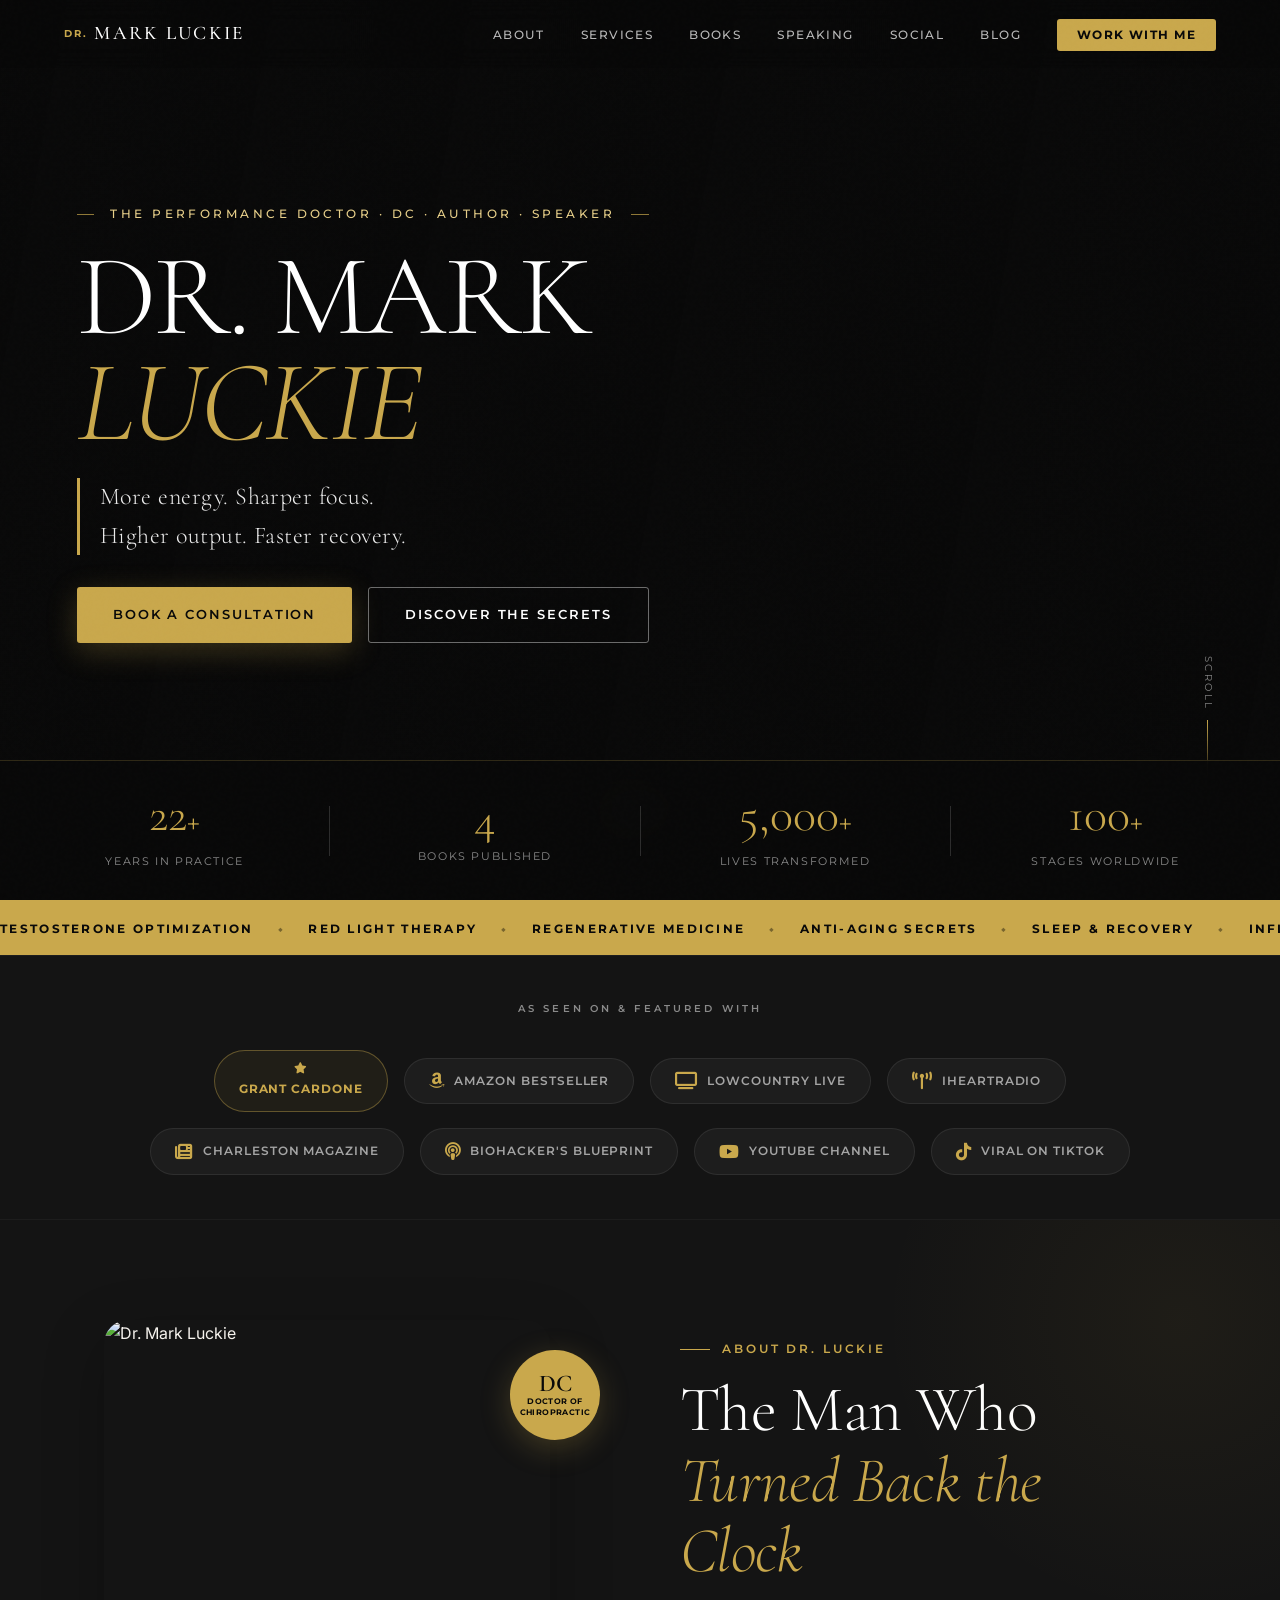
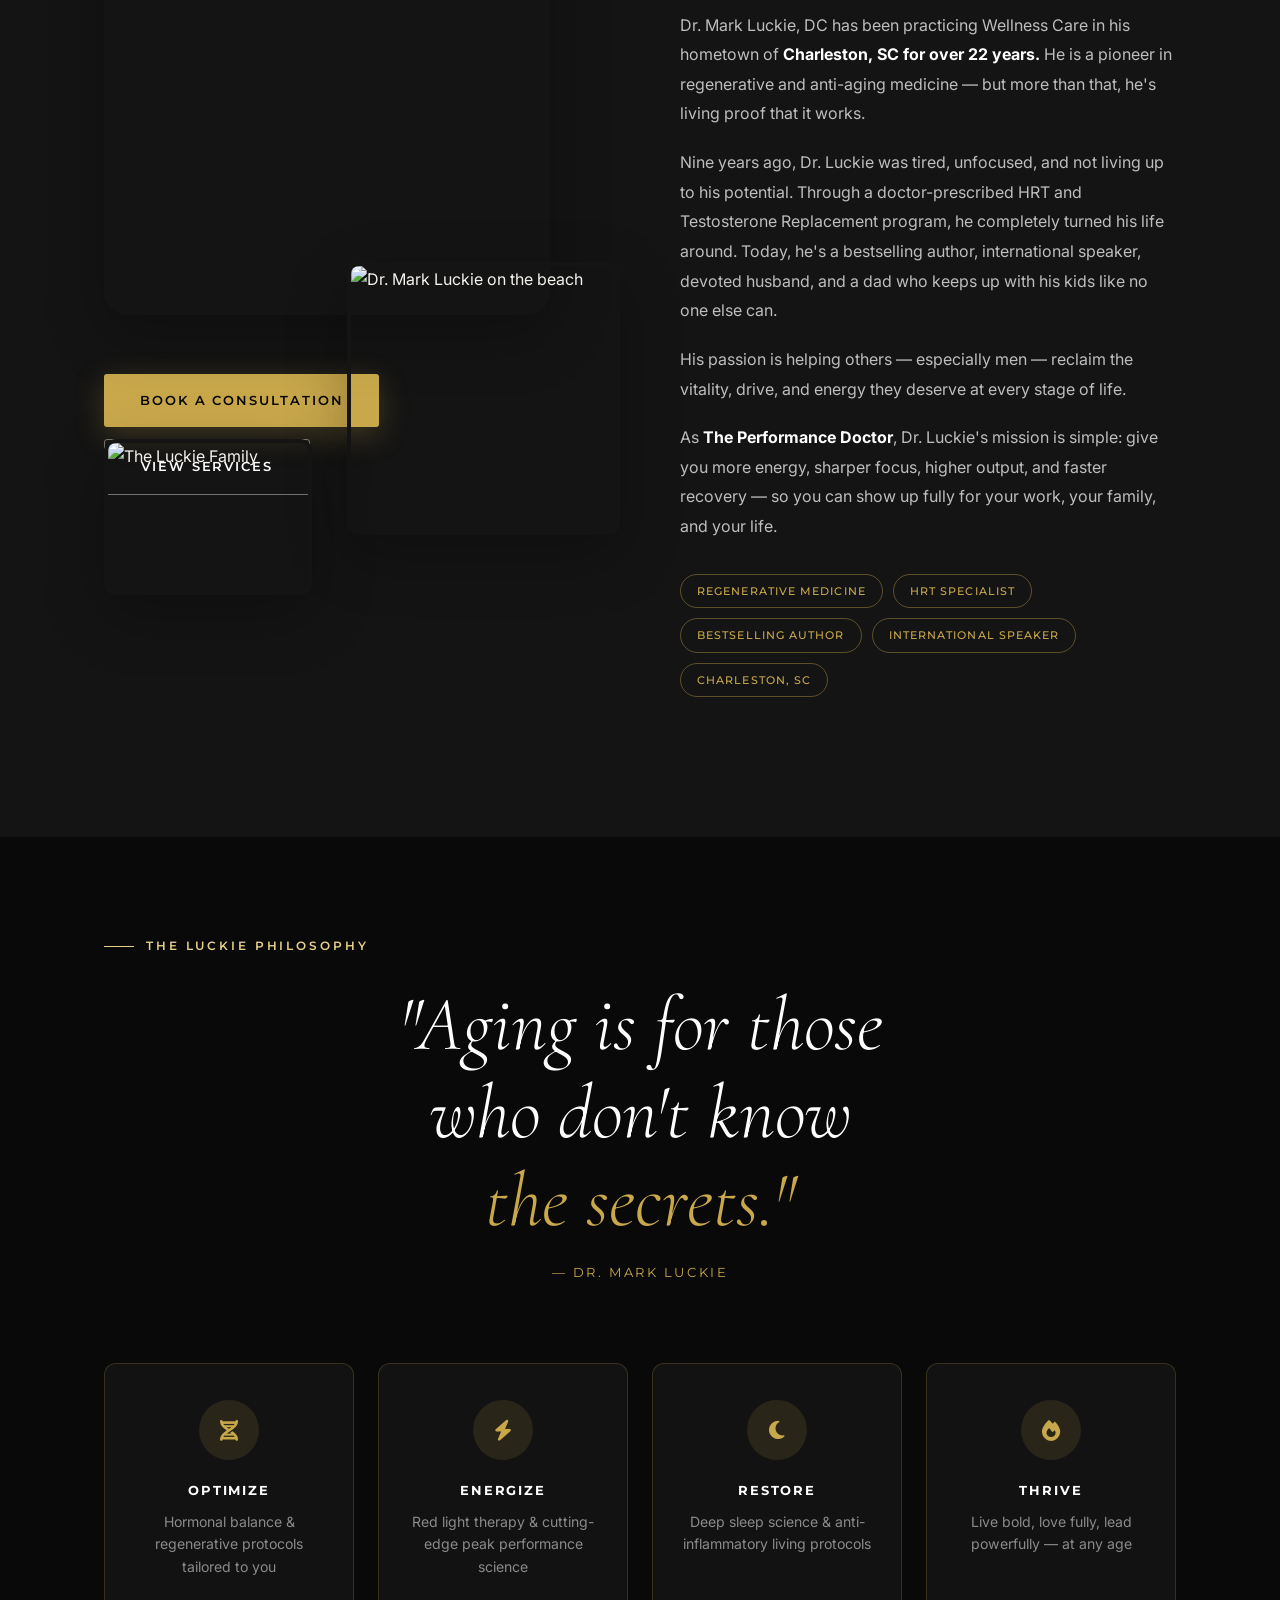
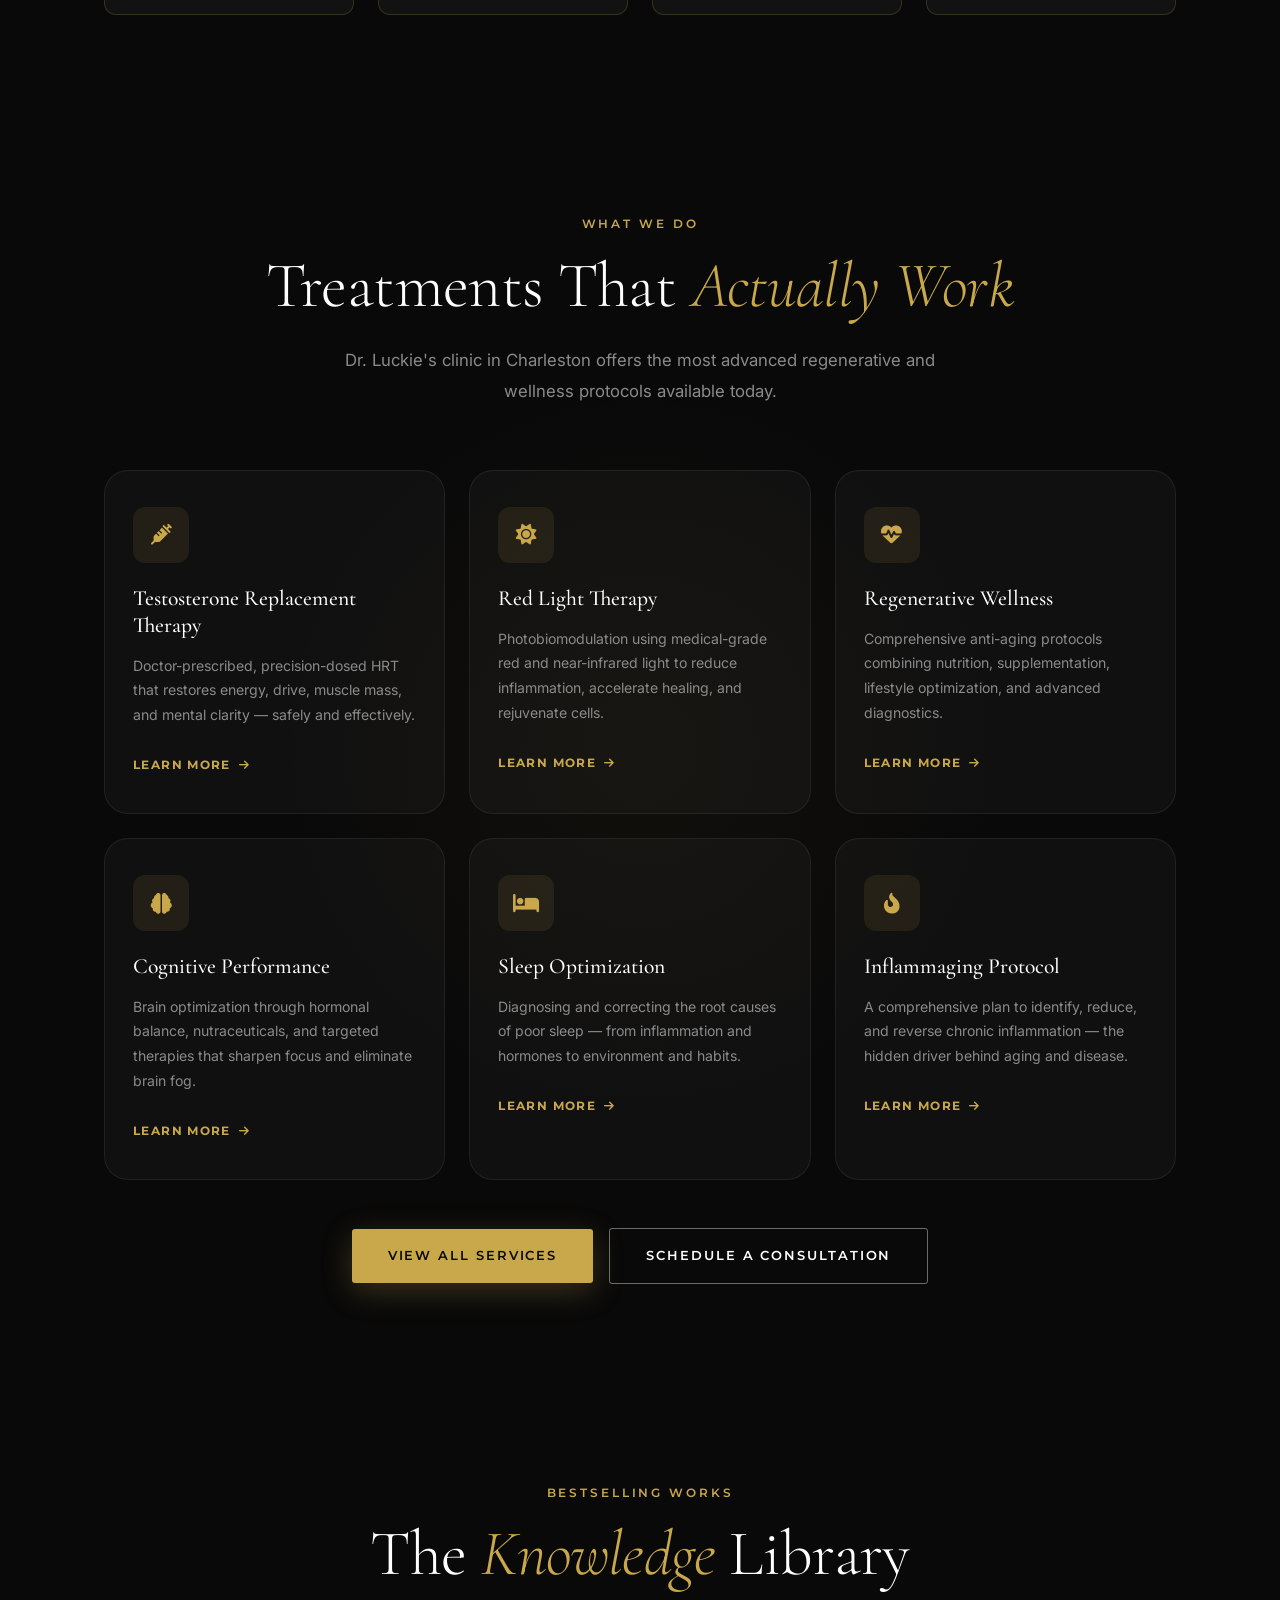
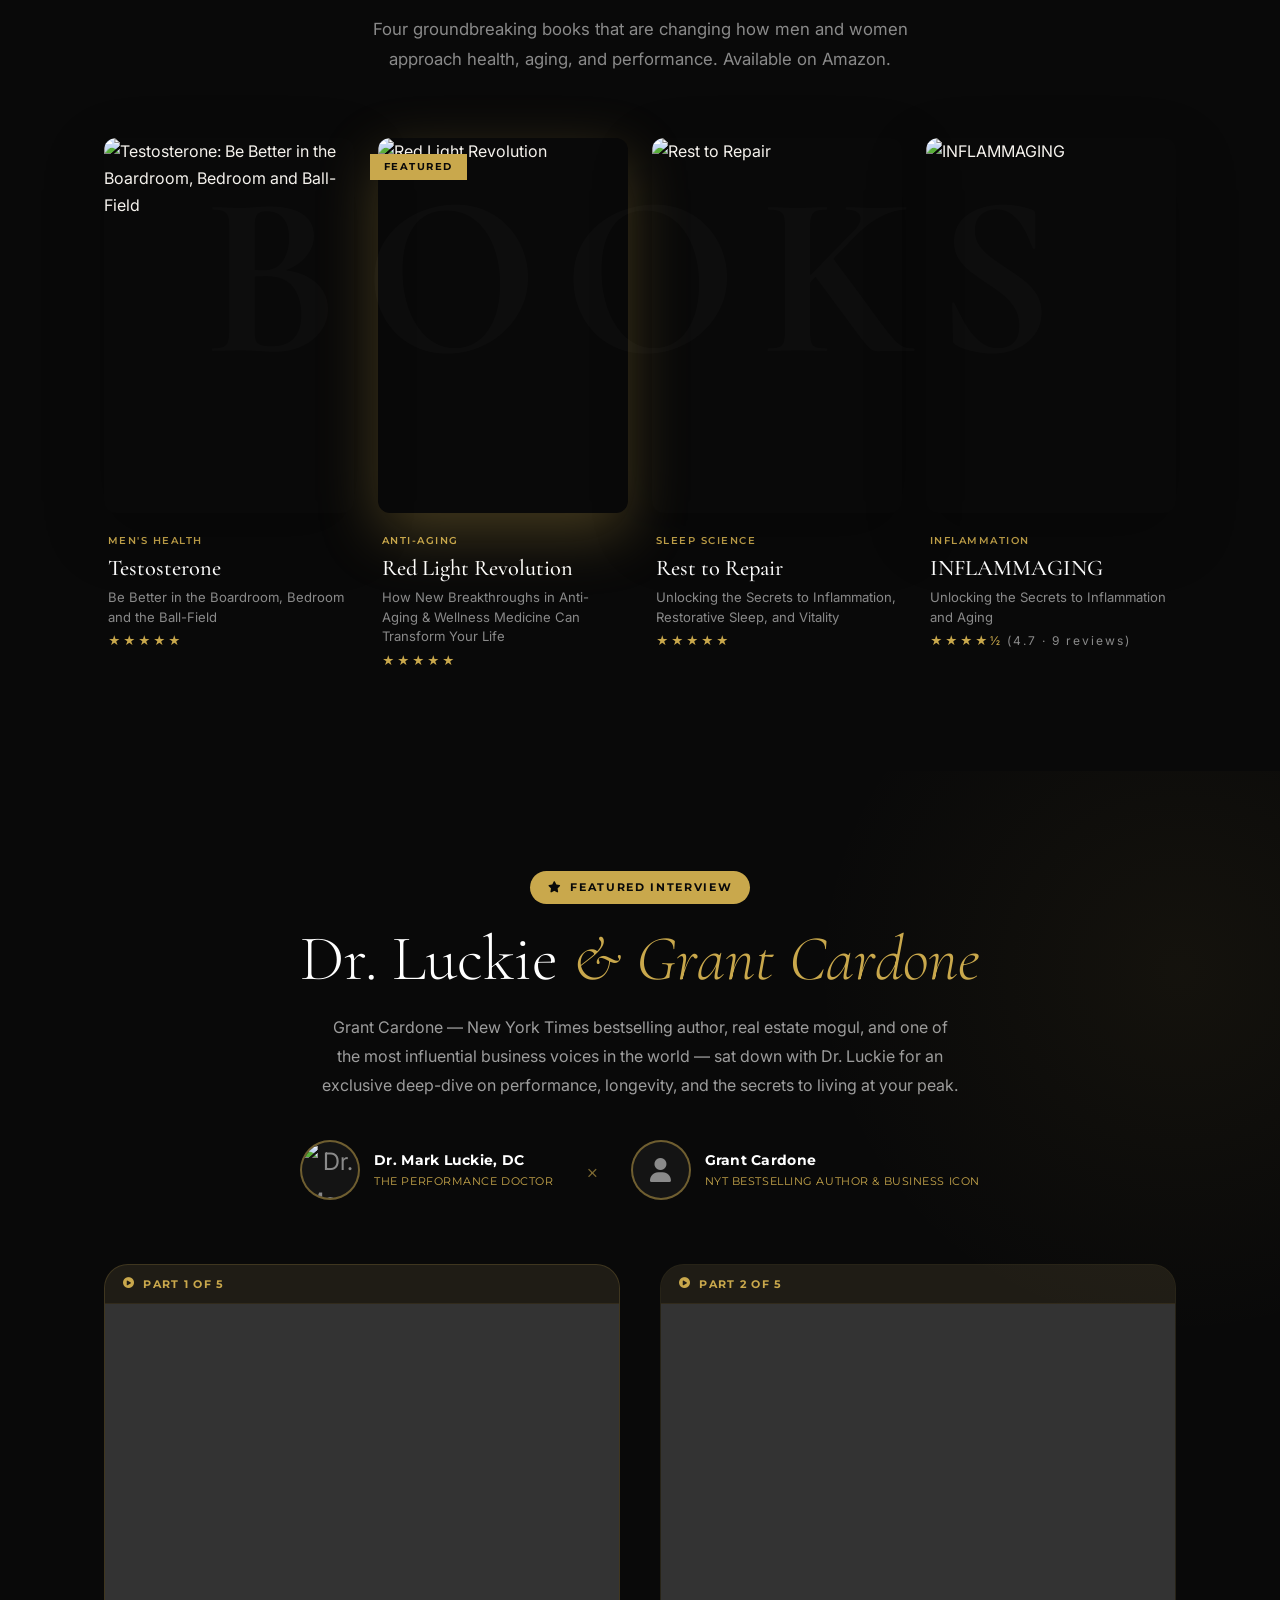
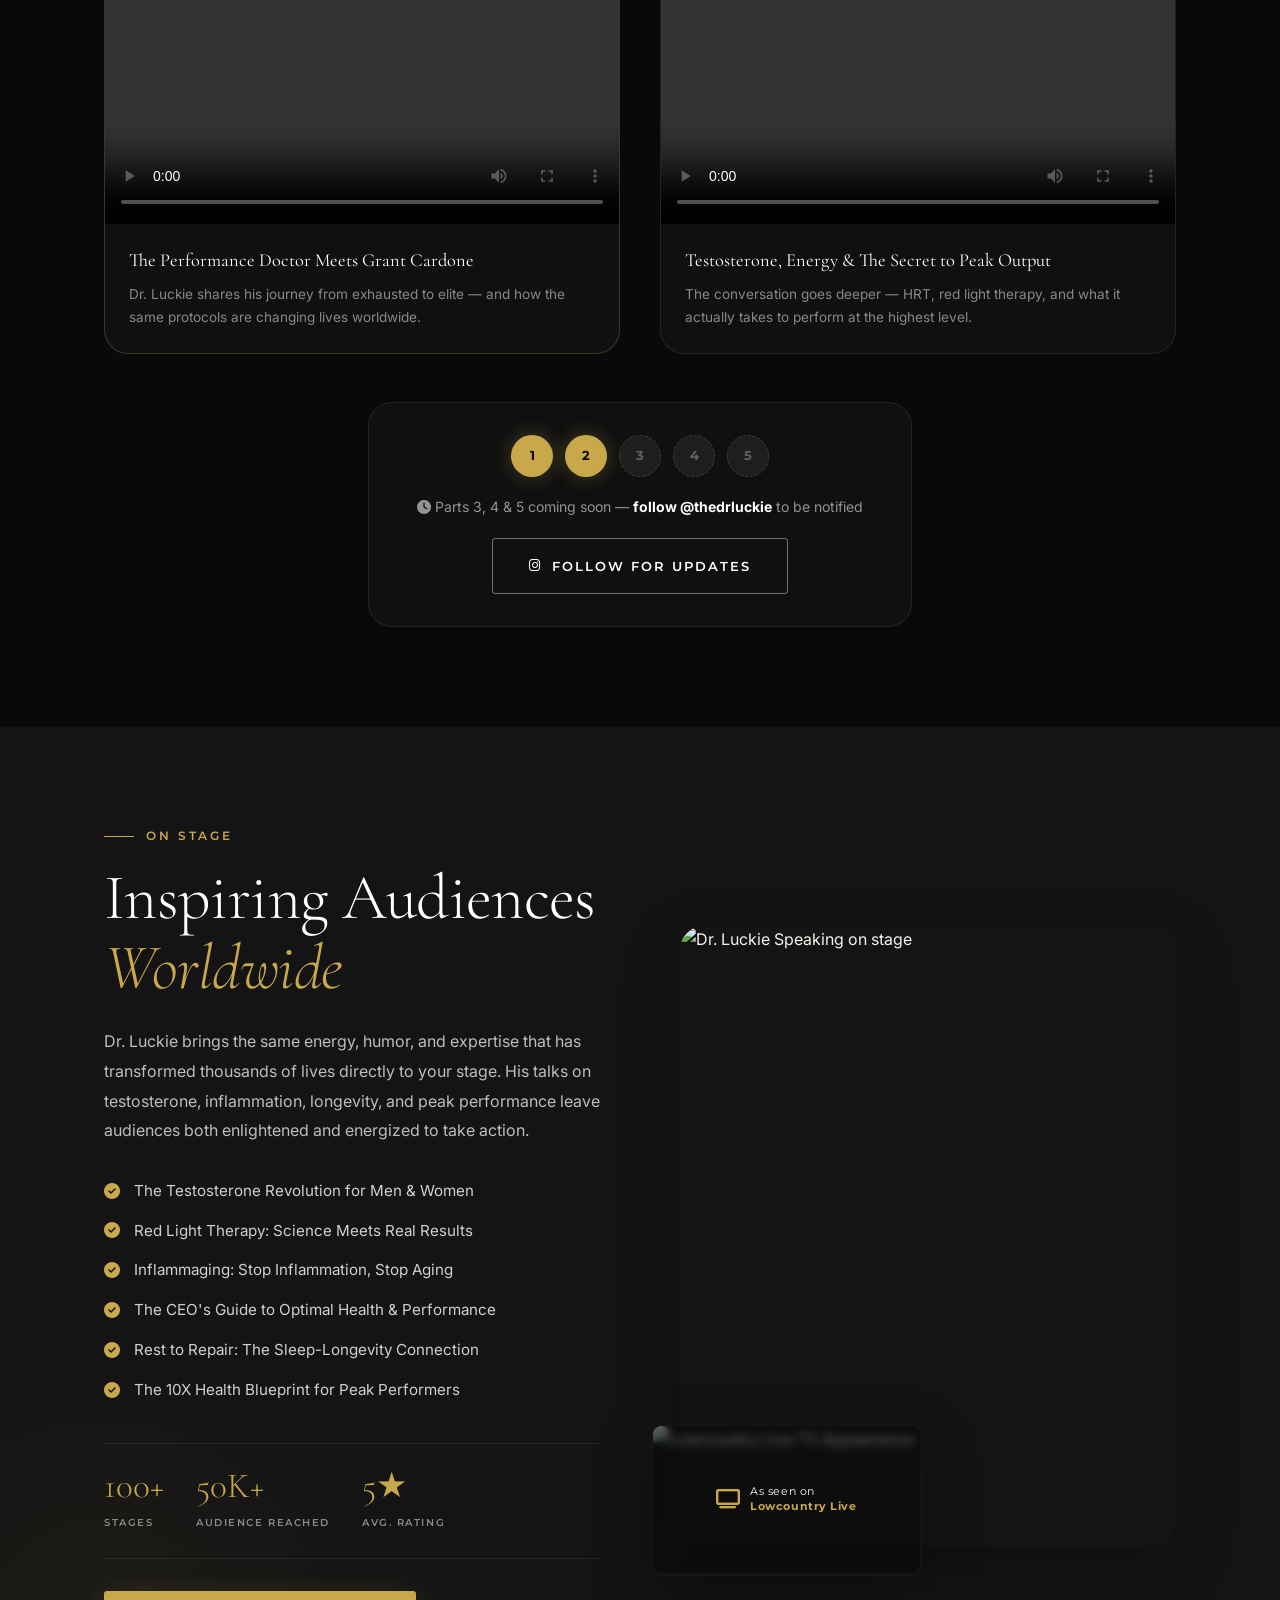
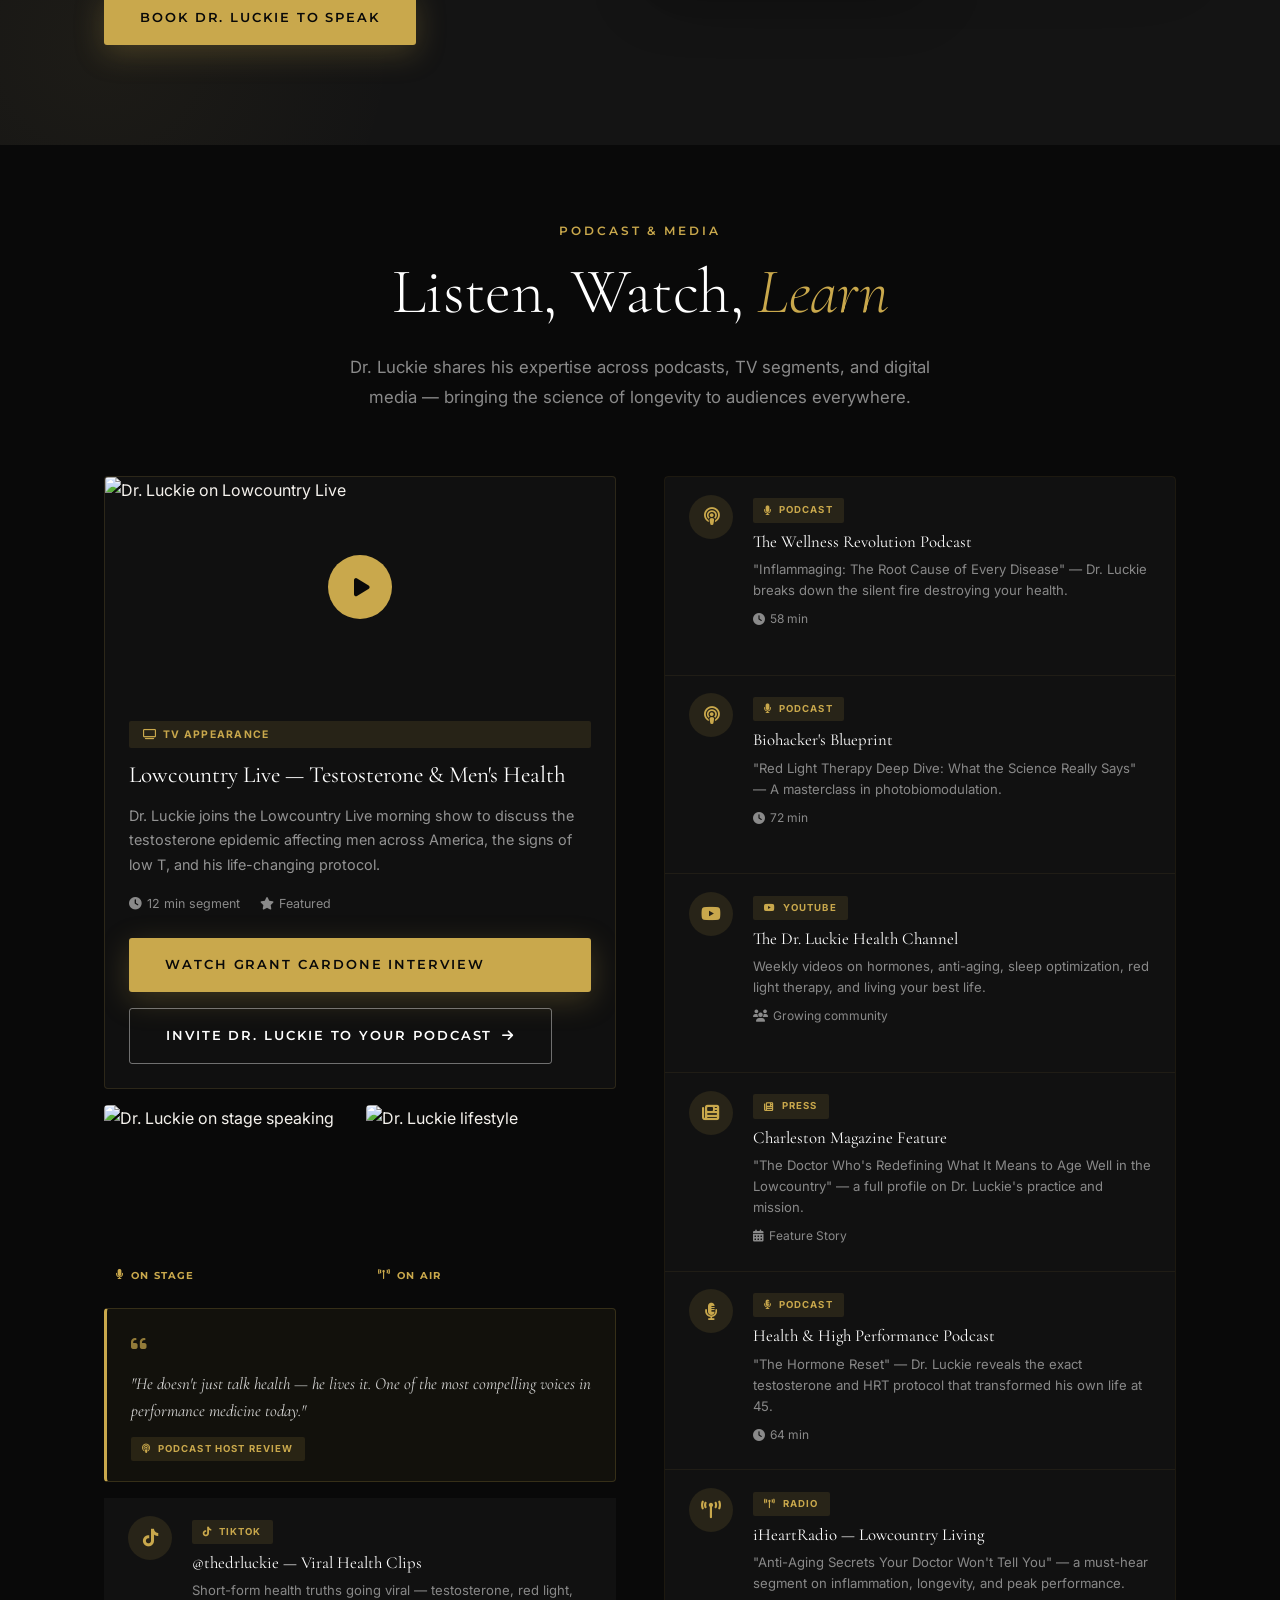
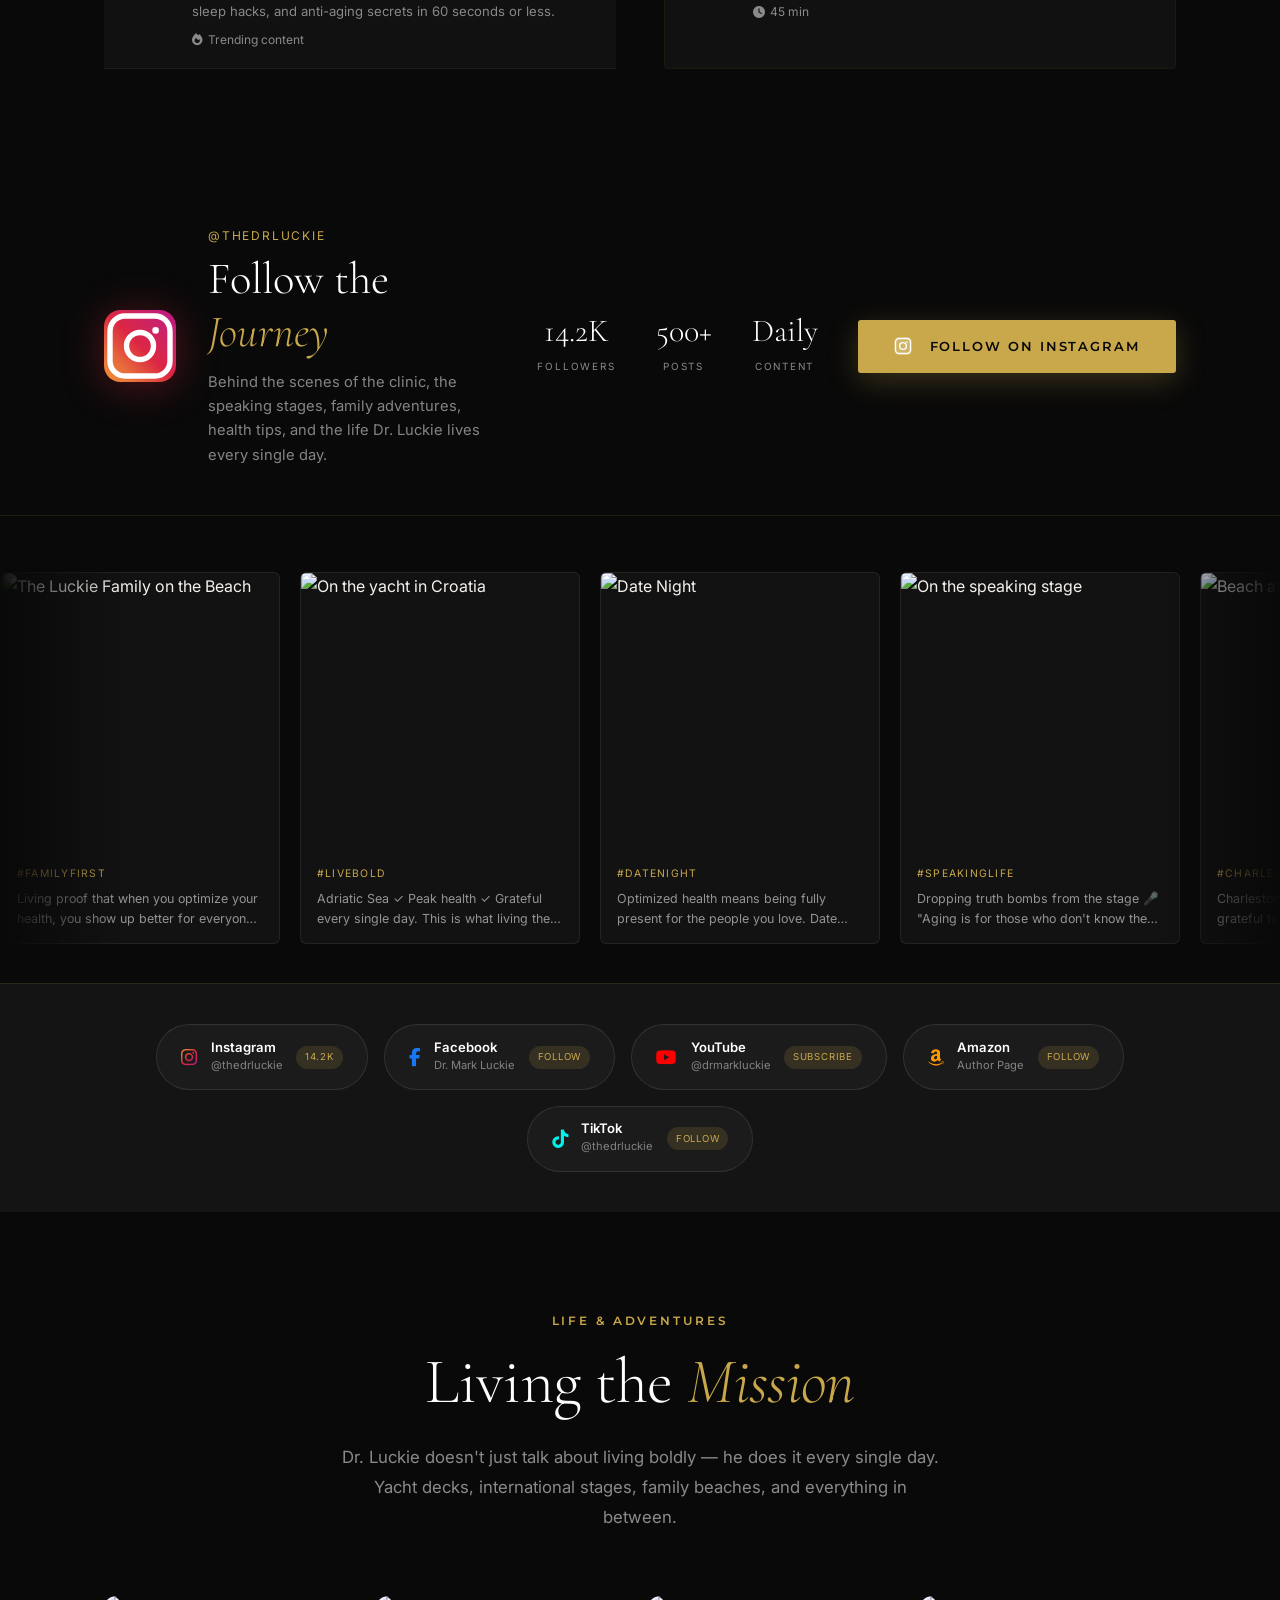
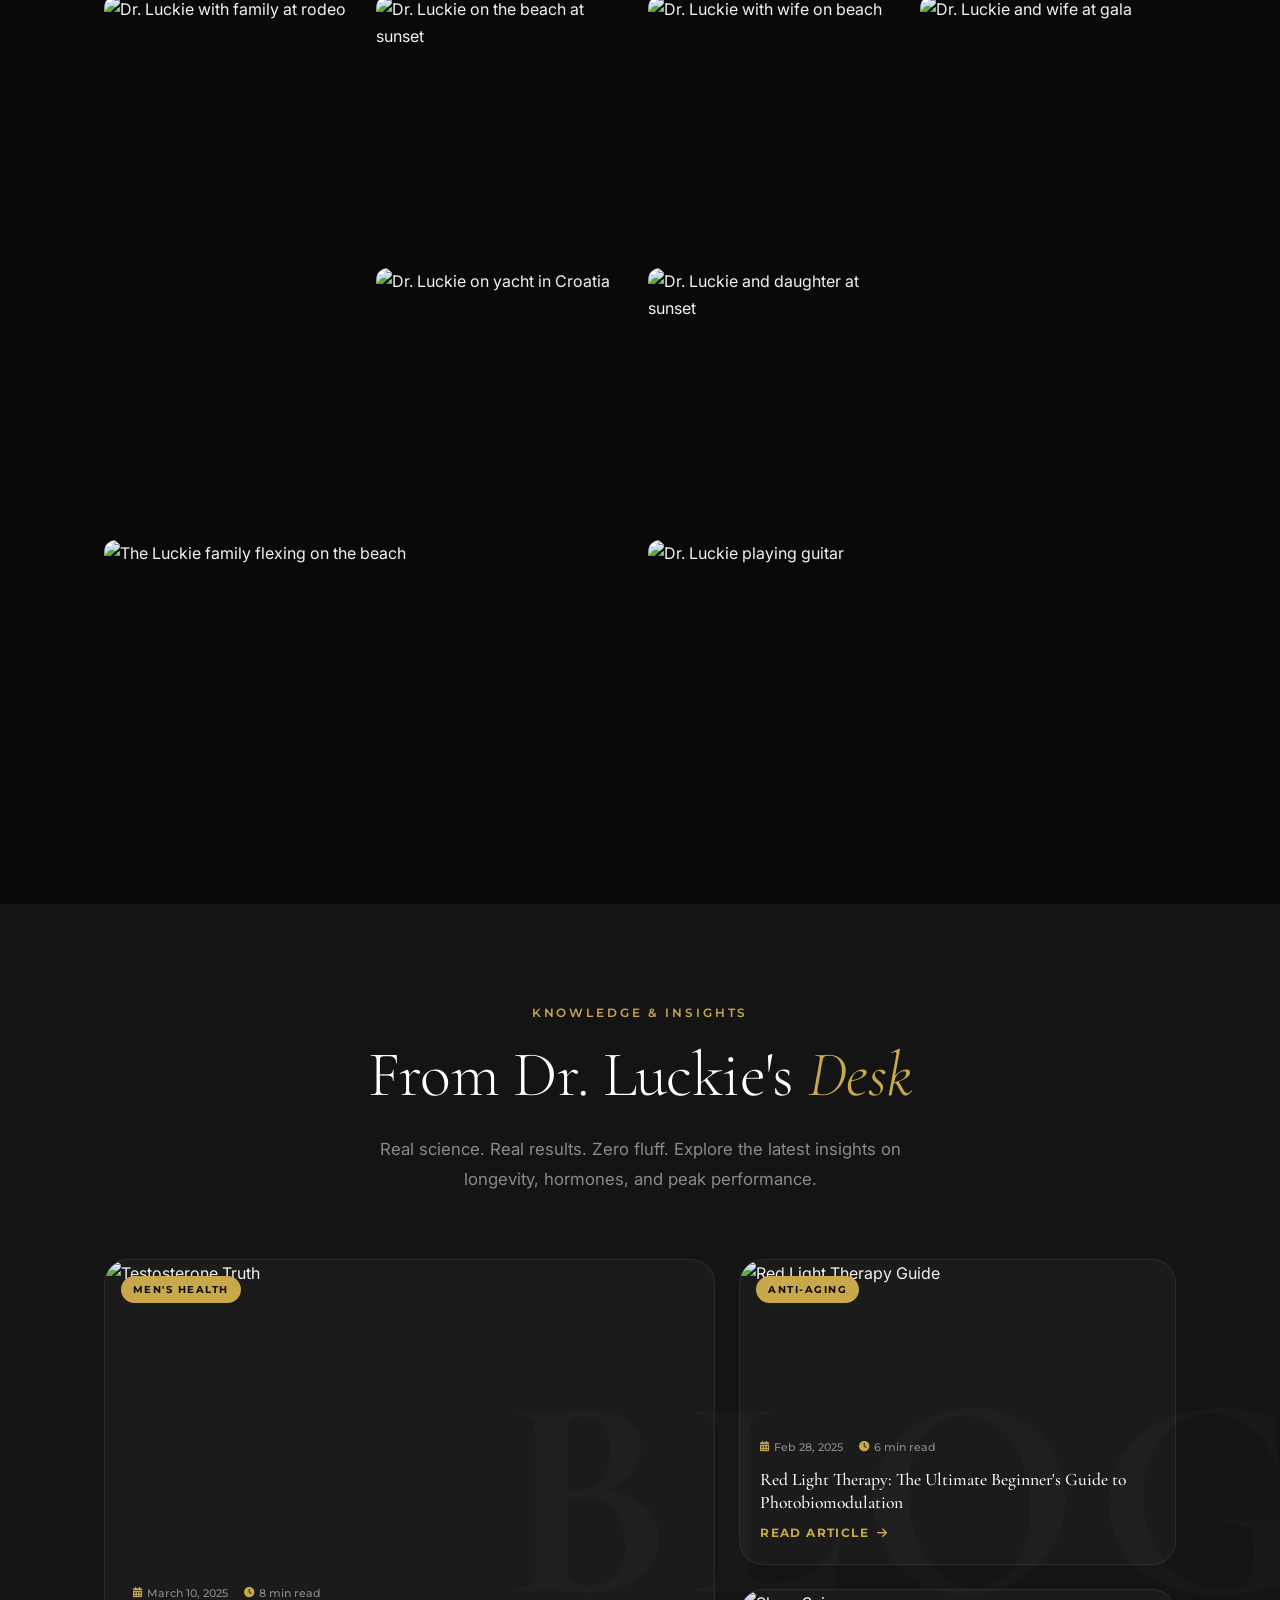
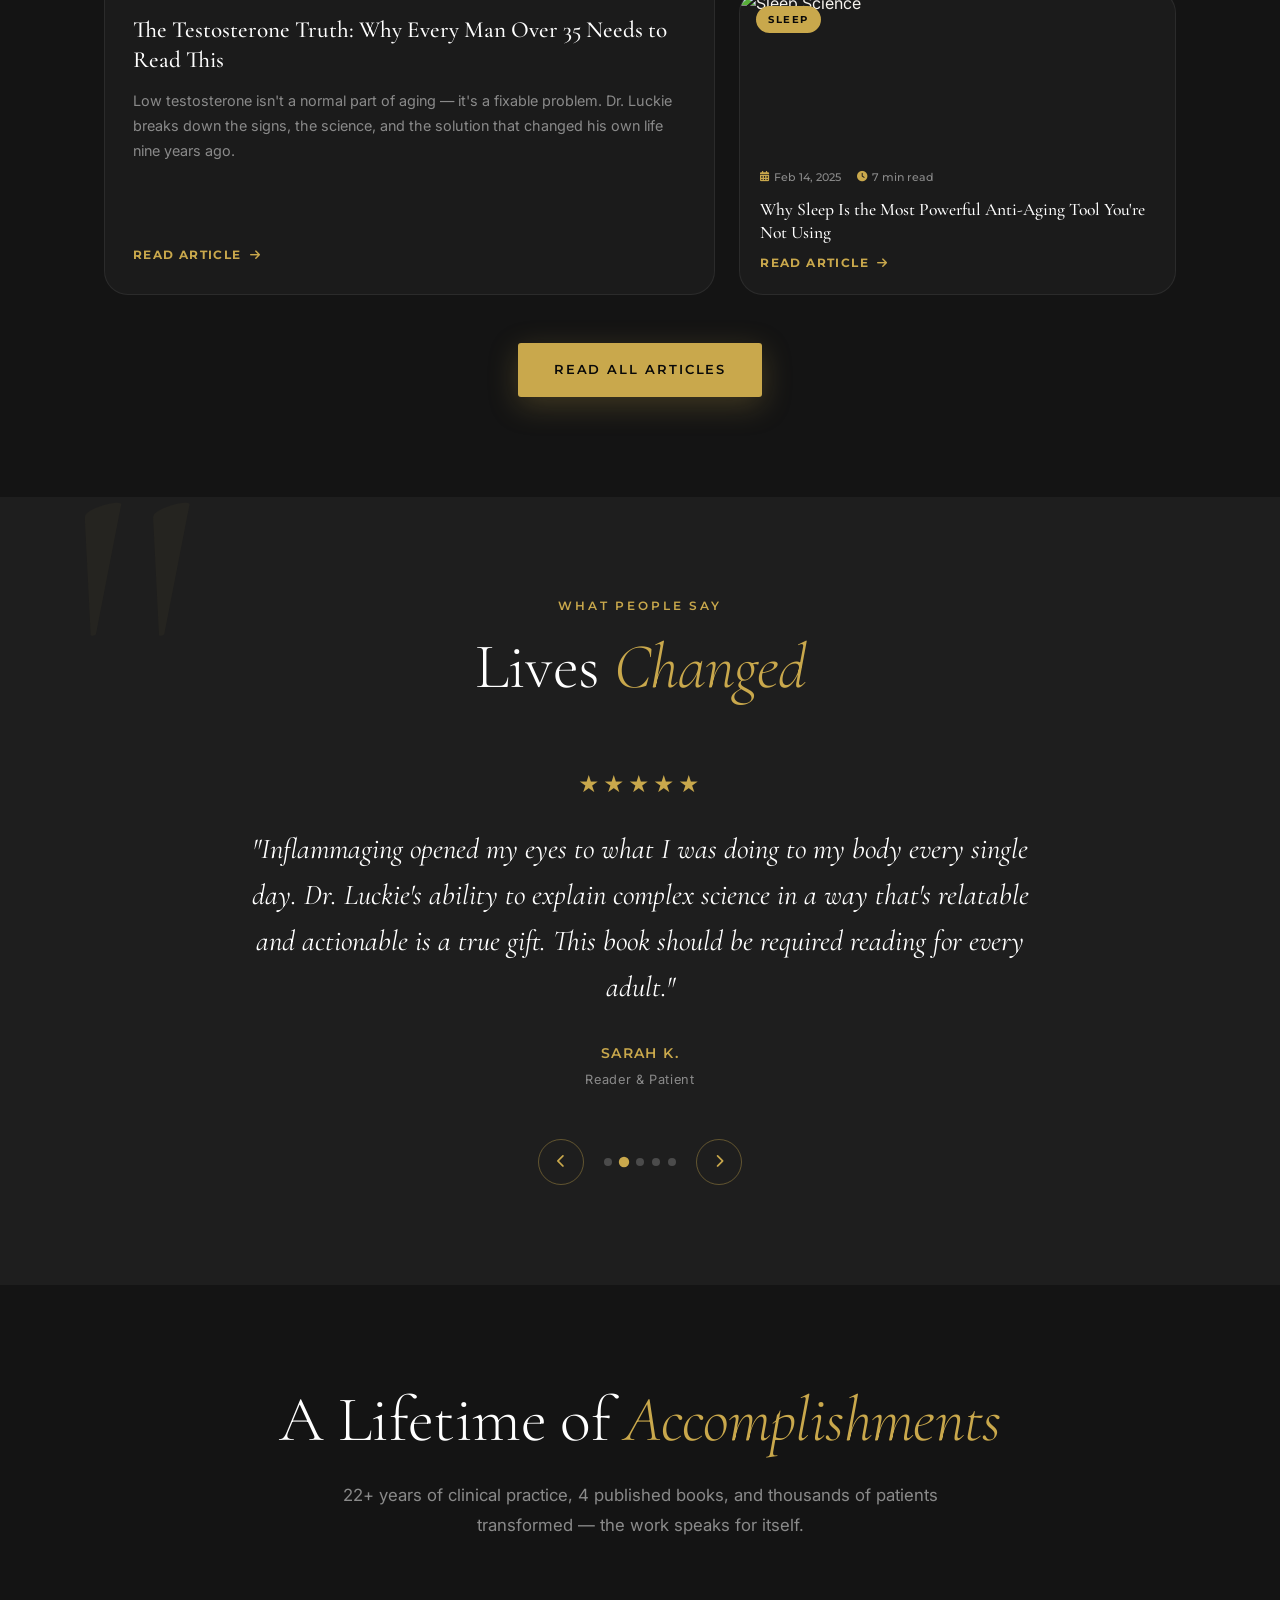
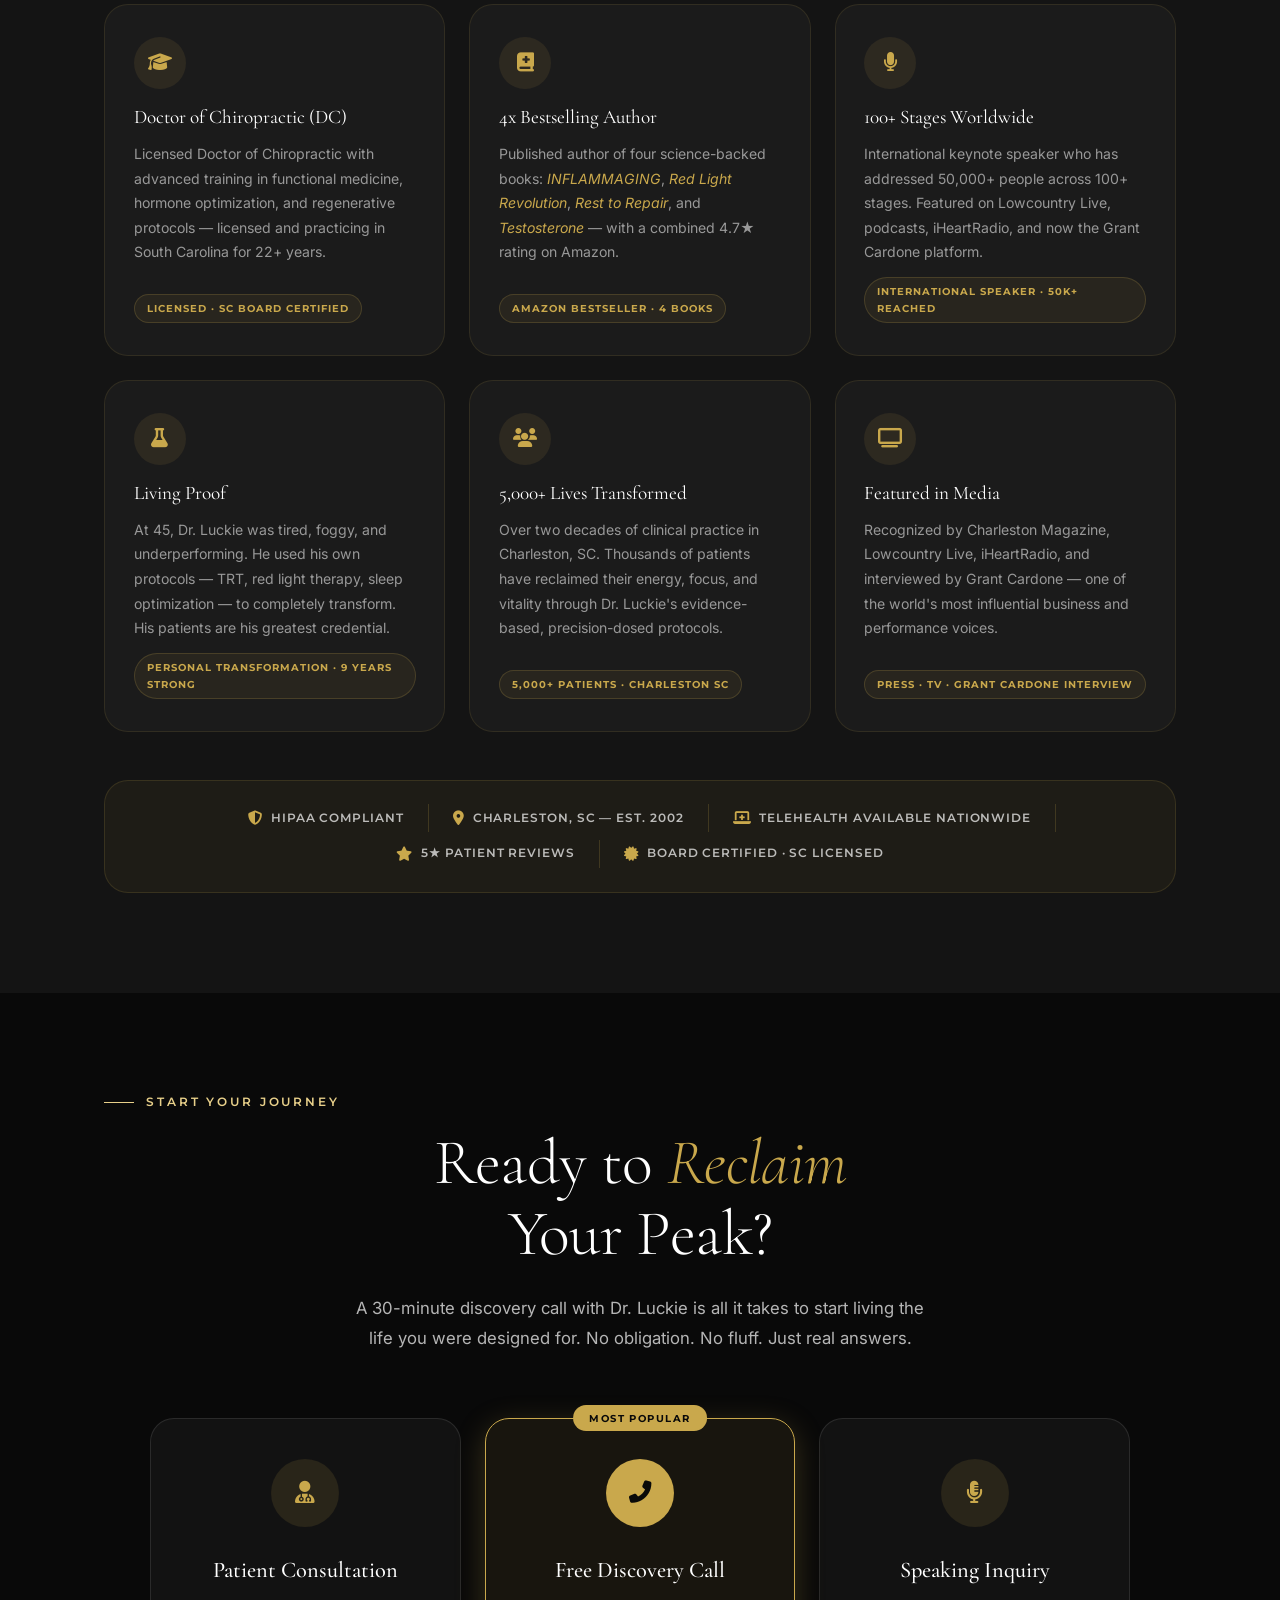
==== index.html @ be4bec5b "Add files via upload" ====
<!DOCTYPE html>
<html lang="en">
<head>
  <meta charset="UTF-8" />
  <meta name="viewport" content="width=device-width, initial-scale=1.0" />

  <!-- ═══ PRIMARY SEO — INTERNATIONAL PERSONAL BRAND ═══ -->
  <title>Dr. Mark Luckie, DC — The Performance Doctor | Testosterone · Anti-Aging · Speaker · Author</title>
  <meta name="description" content="Dr. Mark Luckie, DC — The Performance Doctor. Bestselling author of 4 books, international keynote speaker, and regenerative medicine expert. Helping high-performers worldwide reclaim energy, focus & vitality through testosterone optimization, red light therapy & anti-aging science." />
  <meta name="keywords" content="Dr Mark Luckie, performance doctor, testosterone optimization, anti-aging expert, regenerative medicine, red light therapy, inflammaging, HRT specialist, health speaker, wellness author, Dr Luckie books, INFLAMMAGING, Grant Cardone interview" />
  <meta name="author" content="Dr. Mark Luckie, DC" />
  <meta name="robots" content="index, follow, max-snippet:-1, max-image-preview:large, max-video-preview:-1" />
  <meta name="theme-color" content="#090909" />

  <!-- ═══ OPEN GRAPH ═══ -->
  <meta property="og:type" content="website" />
  <meta property="og:url" content="https://www.drmarkluckie.com/" />
  <meta property="og:title" content="Dr. Mark Luckie, DC — The Performance Doctor" />
  <meta property="og:description" content="Bestselling author · International speaker · Regenerative medicine expert. Helping high-performers worldwide get more energy, sharper focus, higher output & faster recovery." />
  <meta property="og:image" content="https://www.genspark.ai/api/files/s/E9tn7e26" />
  <meta property="og:image:width" content="1200" />
  <meta property="og:image:height" content="630" />
  <meta property="og:image:alt" content="Dr. Mark Luckie, DC — The Performance Doctor" />
  <meta property="og:site_name" content="Dr. Mark Luckie — The Performance Doctor" />
  <meta property="og:locale" content="en_US" />

  <!-- ═══ TWITTER CARD ═══ -->
  <meta name="twitter:card" content="summary_large_image" />
  <meta name="twitter:site" content="@thedrluckie" />
  <meta name="twitter:creator" content="@thedrluckie" />
  <meta name="twitter:title" content="Dr. Mark Luckie, DC — The Performance Doctor" />
  <meta name="twitter:description" content="More energy. Sharper focus. Higher output. Faster recovery. 4 bestselling books · 100+ international stages · Featured with Grant Cardone. @thedrluckie" />
  <meta name="twitter:image" content="https://www.genspark.ai/api/files/s/E9tn7e26" />
  <meta name="twitter:image:alt" content="Dr. Mark Luckie, DC — The Performance Doctor" />

  <!-- ═══ CANONICAL ═══ -->
  <link rel="canonical" href="https://www.drmarkluckie.com/" />

  <!-- ═══ FAVICON & ICONS ═══ -->
  <link rel="icon" type="image/svg+xml" href="data:image/svg+xml,<svg xmlns='http://www.w3.org/2000/svg' viewBox='0 0 100 100'><rect width='100' height='100' rx='12' fill='%23090909'/><text y='.9em' font-size='80' x='10' fill='%23C9A84C' font-family='serif' font-style='italic'>L</text></svg>" />
  <link rel="apple-touch-icon" href="data:image/svg+xml,<svg xmlns='http://www.w3.org/2000/svg' viewBox='0 0 100 100'><rect width='100' height='100' rx='12' fill='%23090909'/><text y='.9em' font-size='80' x='10' fill='%23C9A84C' font-family='serif' font-style='italic'>L</text></svg>" />

  <!-- ═══ STRUCTURED DATA — PERSON (International Personal Brand / EEAT) ═══ -->
  <script type="application/ld+json">
  {
    "@context": "https://schema.org",
    "@type": "Person",
    "@id": "https://www.drmarkluckie.com/#person",
    "name": "Dr. Mark Luckie",
    "givenName": "Mark",
    "familyName": "Luckie",
    "honorificPrefix": "Dr.",
    "honorificSuffix": "DC",
    "jobTitle": "Performance Doctor, Bestselling Author & International Keynote Speaker",
    "description": "Dr. Mark Luckie, DC is a Doctor of Chiropractic, bestselling author of 4 books, and an international keynote speaker who has addressed 50,000+ people across 100+ stages worldwide. He specializes in testosterone optimization, hormone replacement therapy, red light therapy, regenerative medicine, and anti-aging science. Featured by Grant Cardone and recognized globally as The Performance Doctor.",
    "url": "https://www.drmarkluckie.com",
    "image": {
      "@type": "ImageObject",
      "url": "https://www.genspark.ai/api/files/s/E9tn7e26",
      "width": 800,
      "height": 1000
    },
    "address": {
      "@type": "PostalAddress",
      "addressLocality": "Charleston",
      "addressRegion": "SC",
      "addressCountry": "US"
    },
    "knowsAbout": [
      "Testosterone Replacement Therapy",
      "Hormone Replacement Therapy",
      "Red Light Therapy",
      "Photobiomodulation",
      "Regenerative Medicine",
      "Anti-Aging Medicine",
      "Inflammaging",
      "Sleep Optimization",
      "Cognitive Performance",
      "Longevity Science",
      "Peak Performance",
      "Biohacking",
      "Chiropractic Care"
    ],
    "hasCredential": [
      {
        "@type": "EducationalOccupationalCredential",
        "credentialCategory": "Doctor of Chiropractic (DC)",
        "recognizedBy": { "@type": "Organization", "name": "State of South Carolina Board of Chiropractic Examiners" }
      }
    ],
    "hasOccupation": [
      {
        "@type": "Occupation",
        "name": "Keynote Speaker",
        "description": "International keynote speaker on testosterone optimization, anti-aging, longevity, and peak performance. 100+ stages, 50,000+ audience members worldwide."
      },
      {
        "@type": "Occupation",
        "name": "Author",
        "description": "Bestselling author of 4 books on regenerative medicine, inflammaging, red light therapy, and sleep science."
      },
      {
        "@type": "Occupation",
        "name": "Doctor of Chiropractic",
        "description": "22+ years clinical practice specializing in performance medicine, hormone optimization, and regenerative wellness."
      }
    ],
    "sameAs": [
      "https://www.instagram.com/thedrluckie/",
      "https://www.tiktok.com/@thedrluckie",
      "https://www.youtube.com/@thedrluckie",
      "https://www.facebook.com/thedrluckie",
      "https://www.amazon.com/author/markluckie",
      "https://www.drmarkluckie.com"
    ]
  }
  </script>

  <!-- ═══ STRUCTURED DATA — WEBSITE (enables Sitelinks search box) ═══ -->
  <script type="application/ld+json">
  {
    "@context": "https://schema.org",
    "@type": "WebSite",
    "@id": "https://www.drmarkluckie.com/#website",
    "name": "Dr. Mark Luckie — The Performance Doctor",
    "url": "https://www.drmarkluckie.com",
    "description": "Official website of Dr. Mark Luckie, DC — The Performance Doctor. Bestselling author, international speaker, regenerative medicine expert.",
    "author": { "@id": "https://www.drmarkluckie.com/#person" },
    "potentialAction": {
      "@type": "SearchAction",
      "target": { "@type": "EntryPoint", "urlTemplate": "https://www.drmarkluckie.com/blog.html?search={search_term_string}" },
      "query-input": "required name=search_term_string"
    }
  }
  </script>

  <!-- ═══ STRUCTURED DATA — LOCAL MEDICAL BUSINESS ═══ -->
  <script type="application/ld+json">
  {
    "@context": "https://schema.org",
    "@type": "MedicalBusiness",
    "@id": "https://www.drmarkluckie.com/#practice",
    "name": "Dr. Mark Luckie — The Performance Doctor",
    "description": "Charleston's premier regenerative medicine and performance health practice. Specializing in testosterone optimization, HRT, red light therapy, anti-aging protocols, and cognitive performance.",
    "url": "https://www.drmarkluckie.com",
    "telephone": "",
    "email": "hello@drmarkluckie.com",
    "image": "https://www.genspark.ai/api/files/s/E9tn7e26",
    "priceRange": "$$-$$$",
    "address": {
      "@type": "PostalAddress",
      "addressLocality": "Charleston",
      "addressRegion": "SC",
      "postalCode": "29401",
      "addressCountry": "US"
    },
    "geo": {
      "@type": "GeoCoordinates",
      "latitude": 32.7765,
      "longitude": -79.9311
    },
    "areaServed": [
      { "@type": "City", "name": "Charleston" },
      { "@type": "State", "name": "South Carolina" },
      { "@type": "Country", "name": "United States" }
    ],
    "medicalSpecialty": [
      "Regenerative Medicine",
      "Hormone Replacement Therapy",
      "Anti-Aging Medicine",
      "Chiropractic"
    ],
    "hasOfferCatalog": {
      "@type": "OfferCatalog",
      "name": "Performance Medicine Services",
      "itemListElement": [
        { "@type": "Offer", "itemOffered": { "@type": "MedicalProcedure", "name": "Testosterone Replacement Therapy (TRT)" } },
        { "@type": "Offer", "itemOffered": { "@type": "MedicalProcedure", "name": "Red Light Therapy" } },
        { "@type": "Offer", "itemOffered": { "@type": "MedicalProcedure", "name": "Regenerative Wellness Protocols" } },
        { "@type": "Offer", "itemOffered": { "@type": "MedicalProcedure", "name": "Cognitive Performance Optimization" } },
        { "@type": "Offer", "itemOffered": { "@type": "MedicalProcedure", "name": "Sleep Optimization" } },
        { "@type": "Offer", "itemOffered": { "@type": "MedicalProcedure", "name": "Inflammaging Protocol" } }
      ]
    },
    "openingHoursSpecification": [
      { "@type": "OpeningHoursSpecification", "dayOfWeek": ["Monday","Tuesday","Wednesday","Thursday","Friday"], "opens": "09:00", "closes": "17:00" }
    ]
  }
  </script>

  <!-- ═══ STRUCTURED DATA — BOOKS ═══ -->
  <script type="application/ld+json">
  {
    "@context": "https://schema.org",
    "@type": "ItemList",
    "name": "Books by Dr. Mark Luckie",
    "itemListElement": [
      {
        "@type": "ListItem", "position": 1,
        "item": {
          "@type": "Book",
          "name": "INFLAMMAGING: Unlocking the Secrets to Inflammation and Aging",
          "author": { "@type": "Person", "name": "Dr. Mark Luckie" },
          "url": "https://www.amazon.com/INFLAMMAGING-Unlocking-Secrets-Inflammation-Aging/dp/B0CW1GF8LG",
          "aggregateRating": { "@type": "AggregateRating", "ratingValue": "4.7", "reviewCount": "9" }
        }
      },
      {
        "@type": "ListItem", "position": 2,
        "item": { "@type": "Book", "name": "Red Light Revolution", "author": { "@type": "Person", "name": "Dr. Mark Luckie" } }
      },
      {
        "@type": "ListItem", "position": 3,
        "item": { "@type": "Book", "name": "Rest to Repair", "author": { "@type": "Person", "name": "Dr. Mark Luckie" } }
      },
      {
        "@type": "ListItem", "position": 4,
        "item": { "@type": "Book", "name": "Testosterone: Be Better in the Boardroom, Bedroom & Beyond", "author": { "@type": "Person", "name": "Dr. Mark Luckie" } }
      }
    ]
  }
  </script>

  <!-- ═══ STRUCTURED DATA — FAQ (boosts search rich results) ═══ -->
  <script type="application/ld+json">
  {
    "@context": "https://schema.org",
    "@type": "FAQPage",
    "mainEntity": [
      {
        "@type": "Question",
        "name": "What does Dr. Mark Luckie specialize in?",
        "acceptedAnswer": { "@type": "Answer", "text": "Dr. Mark Luckie, DC specializes in testosterone replacement therapy (TRT), hormone replacement therapy (HRT), red light therapy, regenerative medicine, anti-aging protocols, sleep optimization, and cognitive performance enhancement. He practices in Charleston, SC with 22+ years of experience." }
      },
      {
        "@type": "Question",
        "name": "Where is Dr. Mark Luckie located?",
        "acceptedAnswer": { "@type": "Answer", "text": "Dr. Mark Luckie's practice is located in Charleston, South Carolina. He also offers telehealth consultations for patients across the United States." }
      },
      {
        "@type": "Question",
        "name": "What is Inflammaging?",
        "acceptedAnswer": { "@type": "Answer", "text": "Inflammaging is the chronic, low-grade inflammation that silently accelerates aging. Dr. Luckie coined the connection in his bestselling book INFLAMMAGING and has developed a comprehensive protocol to identify, reduce, and reverse its effects on energy, cognition, and longevity." }
      },
      {
        "@type": "Question",
        "name": "Has Dr. Mark Luckie written any books?",
        "acceptedAnswer": { "@type": "Answer", "text": "Yes — Dr. Luckie is the bestselling author of 4 books: INFLAMMAGING, Red Light Revolution, Rest to Repair, and Testosterone: Be Better in the Boardroom, Bedroom & Beyond. All are available on Amazon." }
      },
      {
        "@type": "Question",
        "name": "How can I book a consultation with Dr. Luckie?",
        "acceptedAnswer": { "@type": "Answer", "text": "You can book a consultation directly through his website at drmarkluckie.com, by emailing hello@drmarkluckie.com, or by calling his Charleston, SC office. Telehealth appointments are also available." }
      }
    ]
  }
  </script>

  <!-- ═══ STRUCTURED DATA — BREADCRUMB ═══ -->
  <script type="application/ld+json">
  {
    "@context": "https://schema.org",
    "@type": "BreadcrumbList",
    "itemListElement": [
      { "@type": "ListItem", "position": 1, "name": "Home", "item": "https://www.drmarkluckie.com/" }
    ]
  }
  </script>

  <!-- ═══ PERFORMANCE & PRELOADS ═══ -->
  <link rel="preconnect" href="https://fonts.googleapis.com" />
  <link rel="preconnect" href="https://fonts.gstatic.com" crossorigin />
  <link rel="preconnect" href="https://cdn.jsdelivr.net" crossorigin />
  <link rel="dns-prefetch" href="https://www.genspark.ai" />

  <!-- ═══ FONTS ═══ -->
  <link href="https://fonts.googleapis.com/css2?family=Cormorant+Garamond:ital,wght@0,300;0,400;0,500;0,600;1,300;1,400&family=Inter:wght@300;400;500;600&family=Montserrat:wght@300;400;500;600;700;800;900&display=swap" rel="stylesheet" />

  <!-- ═══ ICONS ═══ -->
  <link rel="stylesheet" href="https://cdn.jsdelivr.net/npm/@fortawesome/fontawesome-free@6.4.0/css/all.min.css" />

  <!-- ═══ STYLES ═══ -->
  <link rel="stylesheet" href="css/style.css" />
  <link rel="stylesheet" href="css/extras.css" />
  <link rel="stylesheet" href="css/sections.css" />

  <!-- ═══ GA4 — replace G-XXXXXXXXXX with real Measurement ID ═══ -->
  <!-- <script async src="https://www.googletagmanager.com/gtag/js?id=G-XXXXXXXXXX"></script>
  <script>window.dataLayer=window.dataLayer||[];function gtag(){dataLayer.push(arguments);}gtag('js',new Date());gtag('config','G-XXXXXXXXXX');</script> -->

  <noscript><style>.page-loader{display:none!important;} body{overflow:auto!important;} [data-reveal]{opacity:1!important;transform:none!important;}</style></noscript>
</head>
<body>

  <!-- Page Loader -->
  <div class="page-loader" id="pageLoader">
    <div class="loader-logo">
      <span class="logo-dr">DR.</span>
      <span class="logo-name">MARK LUCKIE</span>
    </div>
    <div class="loader-line"></div>
    <span class="loader-text">Loading Experience...</span>
  </div>

  <!-- Custom Cursor -->
  <div class="cursor-dot" id="cursorDot"></div>
  <div class="cursor-ring" id="cursorRing"></div>

  <!-- Reading Progress Bar -->
  <div class="progress-bar" id="progressBar"></div>

  <!-- Back to Top -->
  <a href="#hero" class="back-to-top" id="backToTop" aria-label="Back to top">
    <i class="fas fa-chevron-up"></i>
  </a>

  <!-- ══════════════════════════════════════
       NAVIGATION
  ══════════════════════════════════════ -->
  <nav id="navbar">
    <div class="nav-inner">
      <a href="index.html" class="nav-logo">
        <span class="logo-dr">DR.</span>
        <span class="logo-name">MARK LUCKIE</span>
      </a>
      <button class="hamburger" id="hamburger" aria-label="Menu">
        <span></span><span></span><span></span>
      </button>
      <ul class="nav-links" id="navLinks">
        <li><a href="#about" class="nav-link">About</a></li>
        <li><a href="services.html" class="nav-link">Services</a></li>
        <li><a href="#books" class="nav-link">Books</a></li>
        <li><a href="#speaking" class="nav-link">Speaking</a></li>
        <li><a href="#social" class="nav-link">Social</a></li>
        <li><a href="blog.html" class="nav-link">Blog</a></li>
        <li><a href="#contact" class="nav-link nav-cta">Work With Me</a></li>
      </ul>
    </div>
  </nav>

  <!-- ══════════════════════════════════════
       HERO
  ══════════════════════════════════════ -->
  <section id="hero">
    <div class="hero-bg-slider">
      <div class="hero-slide active"  style="background-image: url('https://www.genspark.ai/api/files/s/V58eDbTd'); background-position: center 35%;"></div>
      <div class="hero-slide"         style="background-image: url('https://www.genspark.ai/api/files/s/iq3dw4zw'); background-position: center 30%;"></div>
      <div class="hero-slide"         style="background-image: url('https://www.genspark.ai/api/files/s/j1sz9nSj'); background-position: center 25%;"></div>
    </div>
    <div class="hero-overlay"></div>

    <div class="hero-content">
      <div class="hero-eyebrow">
        <span class="eyebrow-line"></span>
        <span class="eyebrow-text">The Performance Doctor · DC · Author · Speaker</span>
        <span class="eyebrow-line"></span>
      </div>
      <h1 class="hero-title">
        <span class="title-line line-1">DR. MARK</span>
        <span class="title-line line-2">LUCKIE</span>
      </h1>
      <p class="hero-quote">More energy. Sharper focus.<br>Higher output. Faster recovery.</p>
      <div class="hero-actions">
        <a href="#booking" class="btn btn-primary">Book a Consultation</a>
        <a href="#about" class="btn btn-ghost">Discover the Secrets</a>
      </div>
    </div>

    <div class="hero-scroll-indicator">
      <span>SCROLL</span>
      <div class="scroll-line"></div>
    </div>

    <!-- Slide dots -->
    <div class="hero-slide-dots" id="heroSlideDots">
      <span class="hero-dot active"></span>
      <span class="hero-dot"></span>
      <span class="hero-dot"></span>
    </div>

    <div class="hero-stats">
      <div class="stat-item">
        <span class="stat-num" data-target="22">0</span><span class="stat-suffix">+</span>
        <span class="stat-label">Years in Practice</span>
      </div>
      <div class="stat-divider"></div>
      <div class="stat-item">
        <span class="stat-num" data-target="4">0</span>
        <span class="stat-label">Books Published</span>
      </div>
      <div class="stat-divider"></div>
      <div class="stat-item">
        <span class="stat-num" data-target="5000">0</span><span class="stat-suffix">+</span>
        <span class="stat-label">Lives Transformed</span>
      </div>
      <div class="stat-divider"></div>
      <div class="stat-item">
        <span class="stat-num" data-target="100">0</span><span class="stat-suffix">+</span>
        <span class="stat-label">Stages Worldwide</span>
      </div>
    </div>
  </section>

  <!-- ══════════════════════════════════════
       MARQUEE TICKER
  ══════════════════════════════════════ -->
  <div class="marquee-bar">
    <div class="marquee-track">
      <span>Testosterone Optimization</span><span class="dot">◆</span>
      <span>Red Light Therapy</span><span class="dot">◆</span>
      <span>Regenerative Medicine</span><span class="dot">◆</span>
      <span>Anti-Aging Secrets</span><span class="dot">◆</span>
      <span>Sleep &amp; Recovery</span><span class="dot">◆</span>
      <span>Inflammaging</span><span class="dot">◆</span>
      <span>Peak Performance</span><span class="dot">◆</span>
      <span>HRT Specialist</span><span class="dot">◆</span>
      <span>Charleston SC</span><span class="dot">◆</span>
      <span>Testosterone Optimization</span><span class="dot">◆</span>
      <span>Red Light Therapy</span><span class="dot">◆</span>
      <span>Regenerative Medicine</span><span class="dot">◆</span>
      <span>Anti-Aging Secrets</span><span class="dot">◆</span>
      <span>Sleep &amp; Recovery</span><span class="dot">◆</span>
      <span>Inflammaging</span><span class="dot">◆</span>
      <span>Peak Performance</span><span class="dot">◆</span>
      <span>HRT Specialist</span><span class="dot">◆</span>
      <span>Charleston SC</span><span class="dot">◆</span>
    </div>
  </div>

  <!-- ══════════════════════════════════════
       PRESS / AS SEEN IN BAR
  ══════════════════════════════════════ -->
  <section id="press">
    <div class="container">
      <p class="press-label">As Seen On &amp; Featured With</p>
      <div class="press-logos">
        <div class="press-logo-item press-logo-featured">
          <i class="fas fa-star" style="color:var(--gold);font-size:0.7rem;margin-bottom:2px;"></i>
          <span>Grant Cardone</span>
        </div>
        <div class="press-logo-item">
          <i class="fab fa-amazon"></i>
          <span>Amazon Bestseller</span>
        </div>
        <div class="press-logo-item">
          <i class="fas fa-tv"></i>
          <span>Lowcountry Live</span>
        </div>
        <div class="press-logo-item">
          <i class="fas fa-broadcast-tower"></i>
          <span>iHeartRadio</span>
        </div>
        <div class="press-logo-item">
          <i class="fas fa-newspaper"></i>
          <span>Charleston Magazine</span>
        </div>
        <div class="press-logo-item">
          <i class="fas fa-podcast"></i>
          <span>Biohacker's Blueprint</span>
        </div>
        <div class="press-logo-item">
          <i class="fab fa-youtube"></i>
          <span>YouTube Channel</span>
        </div>
        <div class="press-logo-item">
          <i class="fab fa-tiktok"></i>
          <span>Viral on TikTok</span>
        </div>
      </div>
    </div>
  </section>

  <!-- ══════════════════════════════════════
       ABOUT
  ══════════════════════════════════════ -->
  <section id="about">
    <div class="container">
      <div class="about-grid">
        <div class="about-images" data-reveal="left">
          <div class="about-img-main">
            <img src="https://www.genspark.ai/api/files/s/E9tn7e26" alt="Dr. Mark Luckie" loading="lazy" />
          </div>
          <div class="about-img-accent">
            <img src="https://www.genspark.ai/api/files/s/ddJz3WIt" alt="Dr. Mark Luckie on the beach" loading="lazy" />
          </div>
          <div class="about-img-third">
            <img src="https://www.genspark.ai/api/files/s/334FqKIB" alt="The Luckie Family" loading="lazy" />
          </div>
          <div class="about-img-badge">
            <span>DC</span>
            <span class="badge-label">Doctor of<br>Chiropractic</span>
          </div>
          <div class="about-img-actions">
            <a href="#booking" class="btn btn-primary">Book a Consultation</a>
            <a href="services.html" class="btn btn-ghost">View Services</a>
          </div>
        </div>

        <div class="about-content" data-reveal="right">
          <div class="section-label">About Dr. Luckie</div>
          <h2 class="section-title">The Man Who<br /><em>Turned Back the Clock</em></h2>
          <div class="about-body">
            <p>Dr. Mark Luckie, DC has been practicing Wellness Care in his hometown of <strong>Charleston, SC for over 22 years.</strong> He is a pioneer in regenerative and anti-aging medicine — but more than that, he's living proof that it works.</p>
            <p>Nine years ago, Dr. Luckie was tired, unfocused, and not living up to his potential. Through a doctor-prescribed HRT and Testosterone Replacement program, he completely turned his life around. Today, he's a bestselling author, international speaker, devoted husband, and a dad who keeps up with his kids like no one else can.</p>
            <p>His passion is helping others — especially men — reclaim the vitality, drive, and energy they deserve at every stage of life.</p>
            <p>As <strong>The Performance Doctor</strong>, Dr. Luckie's mission is simple: give you more energy, sharper focus, higher output, and faster recovery — so you can show up fully for your work, your family, and your life.</p>
          </div>
          <div class="about-tags">
            <span class="tag">Regenerative Medicine</span>
            <span class="tag">HRT Specialist</span>
            <span class="tag">Bestselling Author</span>
            <span class="tag">International Speaker</span>
            <span class="tag">Charleston, SC</span>
          </div>
        </div>
      </div>
    </div>
  </section>

  <!-- ══════════════════════════════════════
       PHILOSOPHY / QUOTE BREAK
  ══════════════════════════════════════ -->
  <section id="philosophy">
    <div class="philosophy-bg" style="background-image: url('https://www.genspark.ai/api/files/s/4VgGio6P')"></div>
    <div class="philosophy-overlay"></div>
    <div class="container">
      <div class="philosophy-content" data-reveal="up">
        <div class="section-label light">The Luckie Philosophy</div>
        <blockquote class="mega-quote">
          "Aging is for those<br />who don't know<br /><em>the secrets."</em>
        </blockquote>
        <p class="philosophy-sub">— Dr. Mark Luckie</p>
        <div class="philosophy-pillars">
          <div class="pillar">
            <div class="pillar-icon"><i class="fas fa-dna"></i></div>
            <h4>Optimize</h4>
            <p>Hormonal balance &amp; regenerative protocols tailored to you</p>
          </div>
          <div class="pillar">
            <div class="pillar-icon"><i class="fas fa-bolt"></i></div>
            <h4>Energize</h4>
            <p>Red light therapy &amp; cutting-edge peak performance science</p>
          </div>
          <div class="pillar">
            <div class="pillar-icon"><i class="fas fa-moon"></i></div>
            <h4>Restore</h4>
            <p>Deep sleep science &amp; anti-inflammatory living protocols</p>
          </div>
          <div class="pillar">
            <div class="pillar-icon"><i class="fas fa-fire"></i></div>
            <h4>Thrive</h4>
            <p>Live bold, love fully, lead powerfully — at any age</p>
          </div>
        </div>
      </div>
    </div>
  </section>

  <!-- ══════════════════════════════════════
       SERVICES SNAPSHOT
  ══════════════════════════════════════ -->
  <section id="services-snap">
    <div class="container">
      <div class="section-header" data-reveal="up">
        <div class="section-label">What We Do</div>
        <h2 class="section-title">Treatments That <em>Actually Work</em></h2>
        <p class="section-sub">Dr. Luckie's clinic in Charleston offers the most advanced regenerative and wellness protocols available today.</p>
      </div>
      <div class="services-grid">
        <div class="service-card" data-reveal="up" data-delay="0">
          <div class="service-icon"><i class="fas fa-syringe"></i></div>
          <h3>Testosterone Replacement Therapy</h3>
          <p>Doctor-prescribed, precision-dosed HRT that restores energy, drive, muscle mass, and mental clarity — safely and effectively.</p>
          <a href="services.html#trt" class="service-link">Learn More <i class="fas fa-arrow-right"></i></a>
        </div>
        <div class="service-card" data-reveal="up" data-delay="80">
          <div class="service-icon"><i class="fas fa-sun"></i></div>
          <h3>Red Light Therapy</h3>
          <p>Photobiomodulation using medical-grade red and near-infrared light to reduce inflammation, accelerate healing, and rejuvenate cells.</p>
          <a href="services.html#rlt" class="service-link">Learn More <i class="fas fa-arrow-right"></i></a>
        </div>
        <div class="service-card" data-reveal="up" data-delay="160">
          <div class="service-icon"><i class="fas fa-heartbeat"></i></div>
          <h3>Regenerative Wellness</h3>
          <p>Comprehensive anti-aging protocols combining nutrition, supplementation, lifestyle optimization, and advanced diagnostics.</p>
          <a href="services.html#regenerative" class="service-link">Learn More <i class="fas fa-arrow-right"></i></a>
        </div>
        <div class="service-card" data-reveal="up" data-delay="240">
          <div class="service-icon"><i class="fas fa-brain"></i></div>
          <h3>Cognitive Performance</h3>
          <p>Brain optimization through hormonal balance, nutraceuticals, and targeted therapies that sharpen focus and eliminate brain fog.</p>
          <a href="services.html#cognitive" class="service-link">Learn More <i class="fas fa-arrow-right"></i></a>
        </div>
        <div class="service-card" data-reveal="up" data-delay="320">
          <div class="service-icon"><i class="fas fa-bed"></i></div>
          <h3>Sleep Optimization</h3>
          <p>Diagnosing and correcting the root causes of poor sleep — from inflammation and hormones to environment and habits.</p>
          <a href="services.html#sleep" class="service-link">Learn More <i class="fas fa-arrow-right"></i></a>
        </div>
        <div class="service-card" data-reveal="up" data-delay="400">
          <div class="service-icon"><i class="fas fa-fire-alt"></i></div>
          <h3>Inflammaging Protocol</h3>
          <p>A comprehensive plan to identify, reduce, and reverse chronic inflammation — the hidden driver behind aging and disease.</p>
          <a href="services.html#inflammaging" class="service-link">Learn More <i class="fas fa-arrow-right"></i></a>
        </div>
      </div>
      <div class="services-cta" data-reveal="up">
        <a href="services.html" class="btn btn-primary">View All Services</a>
        <a href="#booking" class="btn btn-ghost">Schedule a Consultation</a>
      </div>
    </div>
  </section>

  <!-- ══════════════════════════════════════
       BOOKS
  ══════════════════════════════════════ -->
  <section id="books">
    <div class="container">
      <div class="section-header" data-reveal="up">
        <div class="section-label">Bestselling Works</div>
        <h2 class="section-title">The <em>Knowledge</em> Library</h2>
        <p class="section-sub">Four groundbreaking books that are changing how men and women approach health, aging, and performance. Available on Amazon.</p>
      </div>

      <div class="books-grid">
        <div class="book-card" data-reveal="up" data-delay="0">
          <div class="book-cover-wrap">
            <img src="https://www.genspark.ai/api/files/s/WQ1BdKvq" alt="Testosterone: Be Better in the Boardroom, Bedroom and Ball-Field" class="book-cover" loading="lazy" />
            <div class="book-overlay">
              <a href="https://amazon.com" target="_blank" rel="noopener" class="btn btn-sm btn-white"><i class="fab fa-amazon"></i> Buy on Amazon</a>
            </div>
          </div>
          <div class="book-info">
            <span class="book-tag">Men's Health</span>
            <h3>Testosterone</h3>
            <p>Be Better in the Boardroom, Bedroom and the Ball-Field</p>
            <div class="book-stars">★★★★★</div>
          </div>
        </div>

        <div class="book-card featured" data-reveal="up" data-delay="100">
          <div class="book-cover-wrap">
            <img src="https://www.genspark.ai/api/files/s/Rq657iJz" alt="Red Light Revolution" class="book-cover" loading="lazy" />
            <div class="book-overlay">
              <a href="https://amazon.com" target="_blank" rel="noopener" class="btn btn-sm btn-white"><i class="fab fa-amazon"></i> Buy on Amazon</a>
            </div>
          </div>
          <div class="book-info">
            <span class="book-tag">Anti-Aging</span>
            <h3>Red Light Revolution</h3>
            <p>How New Breakthroughs in Anti-Aging &amp; Wellness Medicine Can Transform Your Life</p>
            <div class="book-stars">★★★★★</div>
          </div>
        </div>

        <div class="book-card" data-reveal="up" data-delay="200">
          <div class="book-cover-wrap">
            <img src="https://www.genspark.ai/api/files/s/2E8Xk0Lb" alt="Rest to Repair" class="book-cover" loading="lazy" />
            <div class="book-overlay">
              <a href="https://amazon.com" target="_blank" rel="noopener" class="btn btn-sm btn-white"><i class="fab fa-amazon"></i> Buy on Amazon</a>
            </div>
          </div>
          <div class="book-info">
            <span class="book-tag">Sleep Science</span>
            <h3>Rest to Repair</h3>
            <p>Unlocking the Secrets to Inflammation, Restorative Sleep, and Vitality</p>
            <div class="book-stars">★★★★★</div>
          </div>
        </div>

        <div class="book-card" data-reveal="up" data-delay="300">
          <div class="book-cover-wrap">
            <img src="https://www.genspark.ai/api/files/s/qoc3GZsZ" alt="INFLAMMAGING" class="book-cover" loading="lazy" />
            <div class="book-overlay">
              <a href="https://www.amazon.com/INFLAMMAGING-Unlocking-Secrets-Inflammation-Aging/dp/B0CW1GF8LG" target="_blank" rel="noopener" class="btn btn-sm btn-white"><i class="fab fa-amazon"></i> Buy on Amazon</a>
            </div>
          </div>
          <div class="book-info">
            <span class="book-tag">Inflammation</span>
            <h3>INFLAMMAGING</h3>
            <p>Unlocking the Secrets to Inflammation and Aging</p>
            <div class="book-stars">★★★★½ <span style="color:var(--grey);font-size:0.75rem;">(4.7 · 9 reviews)</span></div>
          </div>
        </div>
      </div>
    </div>
  </section>

  <!-- ══════════════════════════════════════
       GRANT CARDONE INTERVIEW
  ══════════════════════════════════════ -->
  <section class="cardone-section" id="video">
    <div class="cardone-bg-accent"></div>
    <div class="container">

      <!-- Header -->
      <div class="cardone-header" data-reveal="up">
        <div class="cardone-eyebrow">
          <span class="cardone-badge"><i class="fas fa-star"></i> Featured Interview</span>
        </div>
        <h2 class="cardone-title">Dr. Luckie <em>&amp; Grant Cardone</em></h2>
        <p class="cardone-sub">Grant Cardone — New York Times bestselling author, real estate mogul, and one of the most influential business voices in the world — sat down with Dr. Luckie for an exclusive deep-dive on performance, longevity, and the secrets to living at your peak.</p>
        <div class="cardone-guest-strip">
          <div class="cardone-guest">
            <div class="cardone-guest-avatar cardone-avatar-luckie">
              <img src="https://www.genspark.ai/api/files/s/E9tn7e26" alt="Dr. Mark Luckie" />
            </div>
            <div class="cardone-guest-info">
              <strong>Dr. Mark Luckie, DC</strong>
              <span>The Performance Doctor</span>
            </div>
          </div>
          <div class="cardone-vs">×</div>
          <div class="cardone-guest">
            <div class="cardone-guest-avatar cardone-avatar-cardone">
              <i class="fas fa-user"></i>
            </div>
            <div class="cardone-guest-info">
              <strong>Grant Cardone</strong>
              <span>NYT Bestselling Author &amp; Business Icon</span>
            </div>
          </div>
        </div>
      </div>

      <!-- Video Grid -->
      <div class="cardone-videos" data-reveal="up">

        <!-- Video 1 -->
        <div class="cardone-video-card featured" data-reveal="left">
          <div class="cardone-video-label"><i class="fas fa-play-circle"></i> Part 1 of 5</div>
          <div class="cardone-video-wrap">
            <video controls playsinline webkit-playsinline preload="metadata">
              <source src="https://www.genspark.ai/api/files/s/xqT0lr5L" type="video/quicktime" />
              <source src="https://www.genspark.ai/api/files/s/xqT0lr5L" type="video/mp4" />
              Your browser does not support the video tag.
            </video>
          </div>
          <div class="cardone-video-meta">
            <h3>The Performance Doctor Meets Grant Cardone</h3>
            <p>Dr. Luckie shares his journey from exhausted to elite — and how the same protocols are changing lives worldwide.</p>
          </div>
        </div>

        <!-- Video 2 -->
        <div class="cardone-video-card" data-reveal="right">
          <div class="cardone-video-label"><i class="fas fa-play-circle"></i> Part 2 of 5</div>
          <div class="cardone-video-wrap">
            <video controls playsinline webkit-playsinline preload="metadata">
              <source src="https://www.genspark.ai/api/files/s/6ckR5Ae4" type="video/quicktime" />
              <source src="https://www.genspark.ai/api/files/s/6ckR5Ae4" type="video/mp4" />
              Your browser does not support the video tag.
            </video>
          </div>
          <div class="cardone-video-meta">
            <h3>Testosterone, Energy &amp; The Secret to Peak Output</h3>
            <p>The conversation goes deeper — HRT, red light therapy, and what it actually takes to perform at the highest level.</p>
          </div>
        </div>

      </div>

      <!-- More Coming -->
      <div class="cardone-more" data-reveal="up">
        <div class="cardone-more-inner">
          <div class="cardone-more-parts">
            <div class="cardone-part-dot active"><span>1</span></div>
            <div class="cardone-part-dot active"><span>2</span></div>
            <div class="cardone-part-dot coming"><span>3</span></div>
            <div class="cardone-part-dot coming"><span>4</span></div>
            <div class="cardone-part-dot coming"><span>5</span></div>
          </div>
          <p class="cardone-more-text"><i class="fas fa-clock"></i> Parts 3, 4 &amp; 5 coming soon — <strong>follow @thedrluckie</strong> to be notified</p>
          <a href="https://www.instagram.com/thedrluckie/" target="_blank" rel="noopener" class="btn btn-ghost cardone-ig-btn">
            <i class="fab fa-instagram"></i> Follow for Updates
          </a>
        </div>
      </div>

    </div>
  </section>

  <!-- ══════════════════════════════════════
       SPEAKING
  ══════════════════════════════════════ -->
  <section id="speaking">
    <div class="container">
      <div class="speaking-grid">
        <div class="speaking-content" data-reveal="left">
          <div class="section-label">On Stage</div>
          <h2 class="section-title">Inspiring Audiences<br /><em>Worldwide</em></h2>
          <p>Dr. Luckie brings the same energy, humor, and expertise that has transformed thousands of lives directly to your stage. His talks on testosterone, inflammation, longevity, and peak performance leave audiences both enlightened and energized to take action.</p>

          <div class="speaking-topics">
            <div class="topic-item"><i class="fas fa-check-circle"></i><span>The Testosterone Revolution for Men &amp; Women</span></div>
            <div class="topic-item"><i class="fas fa-check-circle"></i><span>Red Light Therapy: Science Meets Real Results</span></div>
            <div class="topic-item"><i class="fas fa-check-circle"></i><span>Inflammaging: Stop Inflammation, Stop Aging</span></div>
            <div class="topic-item"><i class="fas fa-check-circle"></i><span>The CEO's Guide to Optimal Health &amp; Performance</span></div>
            <div class="topic-item"><i class="fas fa-check-circle"></i><span>Rest to Repair: The Sleep-Longevity Connection</span></div>
            <div class="topic-item"><i class="fas fa-check-circle"></i><span>The 10X Health Blueprint for Peak Performers</span></div>
          </div>

          <div class="speaking-stats">
            <div class="speaking-stat"><span class="s-num">100+</span><span class="s-label">Stages</span></div>
            <div class="speaking-stat"><span class="s-num">50K+</span><span class="s-label">Audience Reached</span></div>
            <div class="speaking-stat"><span class="s-num">5★</span><span class="s-label">Avg. Rating</span></div>
          </div>

          <a href="#contact" class="btn btn-primary">Book Dr. Luckie to Speak</a>
        </div>

        <div class="speaking-images" data-reveal="right">
          <div class="speaking-img-main">
            <img src="https://www.genspark.ai/api/files/s/4VgGio6P" alt="Dr. Luckie Speaking on stage" loading="lazy" />
          </div>
          <div class="speaking-img-media">
            <img src="https://www.genspark.ai/api/files/s/dIsd02kc" alt="Lowcountry Live TV Appearance" loading="lazy" />
            <div class="media-badge">
              <i class="fas fa-tv"></i>
              <span>As seen on<br /><strong>Lowcountry Live</strong></span>
            </div>
          </div>
        </div>
      </div>
    </div>
  </section>

  <!-- ══════════════════════════════════════
       PODCAST / MEDIA APPEARANCES
  ══════════════════════════════════════ -->
  <section id="podcast">
    <div class="container">
      <div class="section-header" data-reveal="up">
        <div class="section-label">Podcast &amp; Media</div>
        <h2 class="section-title">Listen, Watch, <em>Learn</em></h2>
        <p class="section-sub">Dr. Luckie shares his expertise across podcasts, TV segments, and digital media — bringing the science of longevity to audiences everywhere.</p>
      </div>
      <div class="podcast-grid">

        <!-- LEFT: Featured TV card + media photo strip + CTA -->
        <div class="podcast-left-col" data-reveal="left">

          <!-- Featured TV Appearance -->
          <div class="podcast-featured">
            <div class="podcast-featured-img">
              <img src="https://www.genspark.ai/api/files/s/dIsd02kc" alt="Dr. Luckie on Lowcountry Live" loading="lazy" />
              <div class="podcast-play-btn"><i class="fas fa-play"></i></div>
            </div>
            <div class="podcast-featured-body">
              <span class="podcast-platform-badge"><i class="fas fa-tv"></i> TV Appearance</span>
              <h3>Lowcountry Live — Testosterone & Men's Health</h3>
              <p>Dr. Luckie joins the Lowcountry Live morning show to discuss the testosterone epidemic affecting men across America, the signs of low T, and his life-changing protocol.</p>
              <div class="podcast-meta">
                <span><i class="fas fa-clock"></i> 12 min segment</span>
                <span><i class="fas fa-star"></i> Featured</span>
              </div>
              <a href="#video" class="btn btn-primary">Watch Grant Cardone Interview</a>
              <a href="#contact" class="btn btn-ghost" style="margin-top:1rem;">Invite Dr. Luckie to Your Podcast <i class="fas fa-arrow-right"></i></a>
            </div>
          </div>

          <!-- On-Air Photo Strip: 2 side-by-side lifestyle/media shots -->
          <div class="podcast-photo-strip">
            <div class="podcast-photo-cell">
              <img src="https://www.genspark.ai/api/files/s/4VgGio6P" alt="Dr. Luckie on stage speaking" loading="lazy" />
              <div class="podcast-photo-label"><i class="fas fa-microphone"></i> On Stage</div>
            </div>
            <div class="podcast-photo-cell">
              <img src="https://www.genspark.ai/api/files/s/iq3dw4zw" alt="Dr. Luckie lifestyle" loading="lazy" />
              <div class="podcast-photo-label"><i class="fas fa-broadcast-tower"></i> On Air</div>
            </div>
          </div>

          <!-- Pull Quote / Social Proof Card -->
          <div class="podcast-quote-card">
            <div class="podcast-quote-icon"><i class="fas fa-quote-left"></i></div>
            <p>"He doesn't just talk health — he lives it. One of the most compelling voices in performance medicine today."</p>
            <div class="podcast-quote-source">
              <span class="podcast-platform-badge small"><i class="fas fa-podcast"></i> Podcast Host Review</span>
            </div>
          </div>

          <!-- TikTok + social reach bar -->
          <div class="podcast-item podcast-item-tiktok">
            <div class="podcast-item-icon"><i class="fab fa-tiktok"></i></div>
            <div class="podcast-item-body">
              <span class="podcast-platform-badge small"><i class="fab fa-tiktok"></i> TikTok</span>
              <h4>@thedrluckie — Viral Health Clips</h4>
              <p>Short-form health truths going viral — testosterone, red light, sleep hacks, and anti-aging secrets in 60 seconds or less.</p>
              <div class="podcast-item-meta"><span><i class="fas fa-fire"></i> Trending content</span></div>
            </div>
          </div>

        </div>

        <!-- RIGHT: 6 podcast/media items filling the column -->
        <div class="podcast-list" data-reveal="right">
          <div class="podcast-item">
            <div class="podcast-item-icon"><i class="fas fa-podcast"></i></div>
            <div class="podcast-item-body">
              <span class="podcast-platform-badge small"><i class="fas fa-microphone"></i> Podcast</span>
              <h4>The Wellness Revolution Podcast</h4>
              <p>"Inflammaging: The Root Cause of Every Disease" — Dr. Luckie breaks down the silent fire destroying your health.</p>
              <div class="podcast-item-meta"><span><i class="fas fa-clock"></i> 58 min</span></div>
            </div>
          </div>
          <div class="podcast-item">
            <div class="podcast-item-icon"><i class="fas fa-podcast"></i></div>
            <div class="podcast-item-body">
              <span class="podcast-platform-badge small"><i class="fas fa-microphone"></i> Podcast</span>
              <h4>Biohacker's Blueprint</h4>
              <p>"Red Light Therapy Deep Dive: What the Science Really Says" — A masterclass in photobiomodulation.</p>
              <div class="podcast-item-meta"><span><i class="fas fa-clock"></i> 72 min</span></div>
            </div>
          </div>
          <div class="podcast-item">
            <div class="podcast-item-icon"><i class="fab fa-youtube"></i></div>
            <div class="podcast-item-body">
              <span class="podcast-platform-badge small"><i class="fab fa-youtube"></i> YouTube</span>
              <h4>The Dr. Luckie Health Channel</h4>
              <p>Weekly videos on hormones, anti-aging, sleep optimization, red light therapy, and living your best life.</p>
              <div class="podcast-item-meta"><span><i class="fas fa-users"></i> Growing community</span></div>
            </div>
          </div>
          <div class="podcast-item">
            <div class="podcast-item-icon"><i class="fas fa-newspaper"></i></div>
            <div class="podcast-item-body">
              <span class="podcast-platform-badge small"><i class="fas fa-newspaper"></i> Press</span>
              <h4>Charleston Magazine Feature</h4>
              <p>"The Doctor Who's Redefining What It Means to Age Well in the Lowcountry" — a full profile on Dr. Luckie's practice and mission.</p>
              <div class="podcast-item-meta"><span><i class="fas fa-calendar-alt"></i> Feature Story</span></div>
            </div>
          </div>
          <div class="podcast-item">
            <div class="podcast-item-icon"><i class="fas fa-microphone-alt"></i></div>
            <div class="podcast-item-body">
              <span class="podcast-platform-badge small"><i class="fas fa-microphone-alt"></i> Podcast</span>
              <h4>Health &amp; High Performance Podcast</h4>
              <p>"The Hormone Reset" — Dr. Luckie reveals the exact testosterone and HRT protocol that transformed his own life at 45.</p>
              <div class="podcast-item-meta"><span><i class="fas fa-clock"></i> 64 min</span></div>
            </div>
          </div>
          <div class="podcast-item">
            <div class="podcast-item-icon"><i class="fas fa-broadcast-tower"></i></div>
            <div class="podcast-item-body">
              <span class="podcast-platform-badge small"><i class="fas fa-broadcast-tower"></i> Radio</span>
              <h4>iHeartRadio — Lowcountry Living</h4>
              <p>"Anti-Aging Secrets Your Doctor Won't Tell You" — a must-hear segment on inflammation, longevity, and peak performance.</p>
              <div class="podcast-item-meta"><span><i class="fas fa-clock"></i> 45 min</span></div>
            </div>
          </div>
        </div>

      </div>
    </div>
  </section>

  <!-- ══════════════════════════════════════
       INSTAGRAM / SOCIAL WALL
  ══════════════════════════════════════ -->
  <section id="social">
    <div class="social-wall-header">
      <div class="container">
        <div class="social-wall-top" data-reveal="up">
          <div class="social-wall-brand">
            <div class="social-wall-ig-logo">
              <svg viewBox="0 0 24 24" fill="none" xmlns="http://www.w3.org/2000/svg"><rect width="24" height="24" rx="5.5" fill="url(#ig-grad)"/><circle cx="12" cy="12" r="4.5" stroke="white" stroke-width="1.8"/><circle cx="17.2" cy="6.8" r="1.1" fill="white"/><rect x="2" y="2" width="20" height="20" rx="5" stroke="white" stroke-width="1.8"/><defs><linearGradient id="ig-grad" x1="0" y1="24" x2="24" y2="0" gradientUnits="userSpaceOnUse"><stop offset="0%" stop-color="#f09433"/><stop offset="25%" stop-color="#e6683c"/><stop offset="50%" stop-color="#dc2743"/><stop offset="75%" stop-color="#cc2366"/><stop offset="100%" stop-color="#bc1888"/></linearGradient></defs></svg>
            </div>
            <div class="social-wall-info">
              <span class="social-wall-handle">@thedrluckie</span>
              <h2>Follow the <em>Journey</em></h2>
              <p>Behind the scenes of the clinic, the speaking stages, family adventures, health tips, and the life Dr. Luckie lives every single day.</p>
            </div>
          </div>
          <div class="social-wall-stats">
            <div class="sw-stat">
              <span class="sw-num" id="igFollowers">14.2K</span>
              <span class="sw-label">Followers</span>
            </div>
            <div class="sw-stat">
              <span class="sw-num">500+</span>
              <span class="sw-label">Posts</span>
            </div>
            <div class="sw-stat">
              <span class="sw-num">Daily</span>
              <span class="sw-label">Content</span>
            </div>
            <a href="https://www.instagram.com/thedrluckie/" target="_blank" rel="noopener" class="btn btn-primary sw-follow-btn">
              <svg width="18" height="18" viewBox="0 0 24 24" fill="none" style="margin-right:8px;flex-shrink:0;"><rect width="24" height="24" rx="5.5" fill="white" fill-opacity="0.15"/><circle cx="12" cy="12" r="4.5" stroke="white" stroke-width="1.8"/><circle cx="17.2" cy="6.8" r="1.1" fill="white"/><rect x="2" y="2" width="20" height="20" rx="5" stroke="white" stroke-width="1.8"/></svg>
              Follow on Instagram
            </a>
          </div>
        </div>
      </div>
    </div>

    <!-- ─── Live Feed Attempt (Behold widget — free, no backend needed) ─── -->
    <!-- 
      TO ACTIVATE THE LIVE FEED:
      1. Go to https://behold.so (free plan available)
      2. Connect @thedrluckie Instagram account
      3. Get your Feed ID
      4. Replace 'YOUR_FEED_ID' below with the actual ID
      5. The live scrolling grid will automatically populate
    -->
    <div class="ig-live-feed-wrap" id="igLiveFeed">
      <!-- Behold.so embed — replace YOUR_FEED_ID with real ID from behold.so -->
      <div id="behold-feed-placeholder" style="display:none;">
        <script src="https://w.behold.so/widget.js" type="module"></script>
        <behold-widget feed-id="YOUR_FEED_ID"></behold-widget>
      </div>

      <!-- Curated Post Grid (always visible, live feed overlays when active) -->
      <div class="ig-posts-scroll-track" id="igScrollTrack">
        <div class="ig-posts-row" id="igRow1">
          <!-- Row 1 — 8 cards, auto-scrolling left -->
          <div class="ig-post-card" data-reveal="up">
            <div class="ig-post-img-wrap">
              <img src="https://www.genspark.ai/api/files/s/334FqKIB" alt="The Luckie Family on the Beach" loading="lazy" />
              <div class="ig-post-overlay">
                <div class="ig-post-actions">
                  <span><i class="fas fa-heart"></i> 847</span>
                  <span><i class="fas fa-comment"></i> 62</span>
                </div>
              </div>
            </div>
            <div class="ig-post-caption">
              <span class="ig-post-tag">#FamilyFirst</span>
              <p>Living proof that when you optimize your health, you show up better for everyone who matters. 💪❤️ #thedrluckie</p>
            </div>
          </div>

          <div class="ig-post-card ig-post-reel">
            <div class="ig-post-img-wrap">
              <img src="https://www.genspark.ai/api/files/s/V58eDbTd" alt="On the yacht in Croatia" loading="lazy" />
              <div class="ig-post-overlay">
                <div class="ig-reel-badge"><i class="fas fa-play"></i> Reel</div>
                <div class="ig-post-actions">
                  <span><i class="fas fa-heart"></i> 1.2K</span>
                  <span><i class="fas fa-comment"></i> 94</span>
                </div>
              </div>
            </div>
            <div class="ig-post-caption">
              <span class="ig-post-tag">#LiveBold</span>
              <p>Adriatic Sea ✓ Peak health ✓ Grateful every single day. This is what living the mission looks like. 🌊 #AgingBackwards</p>
            </div>
          </div>

          <div class="ig-post-card">
            <div class="ig-post-img-wrap">
              <img src="https://www.genspark.ai/api/files/s/dg5qXtqM" alt="Date Night" loading="lazy" />
              <div class="ig-post-overlay">
                <div class="ig-post-actions">
                  <span><i class="fas fa-heart"></i> 956</span>
                  <span><i class="fas fa-comment"></i> 78</span>
                </div>
              </div>
            </div>
            <div class="ig-post-caption">
              <span class="ig-post-tag">#DateNight</span>
              <p>Optimized health means being fully present for the people you love. Date nights hit different when you're living your best life. ❤️</p>
            </div>
          </div>

          <div class="ig-post-card ig-post-reel">
            <div class="ig-post-img-wrap">
              <img src="https://www.genspark.ai/api/files/s/4VgGio6P" alt="On the speaking stage" loading="lazy" />
              <div class="ig-post-overlay">
                <div class="ig-reel-badge"><i class="fas fa-play"></i> Reel</div>
                <div class="ig-post-actions">
                  <span><i class="fas fa-heart"></i> 2.1K</span>
                  <span><i class="fas fa-comment"></i> 143</span>
                </div>
              </div>
            </div>
            <div class="ig-post-caption">
              <span class="ig-post-tag">#SpeakingLife</span>
              <p>Dropping truth bombs from the stage 🎤 "Aging is for those who don't know the SECRETS!" — @thedrluckie</p>
            </div>
          </div>

          <div class="ig-post-card">
            <div class="ig-post-img-wrap">
              <img src="https://www.genspark.ai/api/files/s/SrXiR5ZA" alt="Beach at sunset" loading="lazy" />
              <div class="ig-post-overlay">
                <div class="ig-post-actions">
                  <span><i class="fas fa-heart"></i> 718</span>
                  <span><i class="fas fa-comment"></i> 41</span>
                </div>
              </div>
            </div>
            <div class="ig-post-caption">
              <span class="ig-post-tag">#Charleston</span>
              <p>Charleston sunsets are unmatched. So grateful to call this beautiful place home. 🌅 #CharlestonSC #LowcountryLife</p>
            </div>
          </div>

          <div class="ig-post-card ig-post-carousel">
            <div class="ig-post-img-wrap">
              <img src="https://www.genspark.ai/api/files/s/E9tn7e26" alt="Dr. Luckie headshot" loading="lazy" />
              <div class="ig-post-overlay">
                <div class="ig-carousel-badge"><i class="fas fa-images"></i></div>
                <div class="ig-post-actions">
                  <span><i class="fas fa-heart"></i> 1.4K</span>
                  <span><i class="fas fa-comment"></i> 112</span>
                </div>
              </div>
            </div>
            <div class="ig-post-caption">
              <span class="ig-post-tag">#TRT</span>
              <p>9 years ago I was exhausted, foggy, and running on empty. Today I'm living proof that hormonal optimization WORKS. Swipe for my story 👉</p>
            </div>
          </div>

          <div class="ig-post-card">
            <div class="ig-post-img-wrap">
              <img src="https://www.genspark.ai/api/files/s/ogwz3s8H" alt="Family at the rodeo" loading="lazy" />
              <div class="ig-post-overlay">
                <div class="ig-post-actions">
                  <span><i class="fas fa-heart"></i> 629</span>
                  <span><i class="fas fa-comment"></i> 55</span>
                </div>
              </div>
            </div>
            <div class="ig-post-caption">
              <span class="ig-post-tag">#FamilyAdventures</span>
              <p>Making memories that last a lifetime 🤠 Being present for these moments is WHY we optimize our health. #GratefulDad</p>
            </div>
          </div>

          <div class="ig-post-card ig-post-reel">
            <div class="ig-post-img-wrap">
              <img src="https://www.genspark.ai/api/files/s/gjEG2mzH" alt="Playing guitar" loading="lazy" />
              <div class="ig-post-overlay">
                <div class="ig-reel-badge"><i class="fas fa-play"></i> Reel</div>
                <div class="ig-post-actions">
                  <span><i class="fas fa-heart"></i> 883</span>
                  <span><i class="fas fa-comment"></i> 67</span>
                </div>
              </div>
            </div>
            <div class="ig-post-caption">
              <span class="ig-post-tag">#RockStarDoctor</span>
              <p>Doctors can shred too 🎸 Life is too short to do just one thing. Optimize everything — including your hobbies. #DrLuckie</p>
            </div>
          </div>

          <!-- Duplicate for seamless infinite scroll -->
          <div class="ig-post-card">
            <div class="ig-post-img-wrap">
              <img src="https://www.genspark.ai/api/files/s/j1sz9nSj" alt="Sunset with daughter" loading="lazy" />
              <div class="ig-post-overlay">
                <div class="ig-post-actions">
                  <span><i class="fas fa-heart"></i> 1.1K</span>
                  <span><i class="fas fa-comment"></i> 89</span>
                </div>
              </div>
            </div>
            <div class="ig-post-caption">
              <span class="ig-post-tag">#GoldenMoments</span>
              <p>Golden hour, golden girl 🌅 This right here is the whole point. #DadLife #LiveBold</p>
            </div>
          </div>

          <div class="ig-post-card">
            <div class="ig-post-img-wrap">
              <img src="https://www.genspark.ai/api/files/s/iq3dw4zw" alt="Couple on the beach" loading="lazy" />
              <div class="ig-post-overlay">
                <div class="ig-post-actions">
                  <span><i class="fas fa-heart"></i> 774</span>
                  <span><i class="fas fa-comment"></i> 48</span>
                </div>
              </div>
            </div>
            <div class="ig-post-caption">
              <span class="ig-post-tag">#LoveAndLife</span>
              <p>This is what peak vitality looks like ❤️ When your health is optimized, every moment is more vibrant. #AgingBackwards</p>
            </div>
          </div>

          <div class="ig-post-card ig-post-reel">
            <div class="ig-post-img-wrap">
              <img src="https://www.genspark.ai/api/files/s/ddJz3WIt" alt="Dr. Luckie on the beach" loading="lazy" />
              <div class="ig-post-overlay">
                <div class="ig-reel-badge"><i class="fas fa-play"></i> Reel</div>
                <div class="ig-post-actions">
                  <span><i class="fas fa-heart"></i> 1.8K</span>
                  <span><i class="fas fa-comment"></i> 156</span>
                </div>
              </div>
            </div>
            <div class="ig-post-caption">
              <span class="ig-post-tag">#AgingBackwards</span>
              <p>This is 50+. Let that sink in. 💥 "Aging is for those who don't know the secrets." — Book your free call today 🔗 in bio</p>
            </div>
          </div>

          <div class="ig-post-card">
            <div class="ig-post-img-wrap">
              <img src="https://www.genspark.ai/api/files/s/dIsd02kc" alt="TV Appearance Lowcountry Live" loading="lazy" />
              <div class="ig-post-overlay">
                <div class="ig-carousel-badge"><i class="fas fa-tv"></i></div>
                <div class="ig-post-actions">
                  <span><i class="fas fa-heart"></i> 523</span>
                  <span><i class="fas fa-comment"></i> 37</span>
                </div>
              </div>
            </div>
            <div class="ig-post-caption">
              <span class="ig-post-tag">#LowcountryLive</span>
              <p>Dropping testosterone truth bombs on live TV 📺 So honored to bring this message to the Lowcountry! #CharlestonTV</p>
            </div>
          </div>
        </div>
      </div>
    </div>

    <!-- Follow CTA Strip -->
    <div class="ig-follow-strip">
      <div class="container">
        <div class="ig-follow-strip-inner">
          <div class="ig-platform-links">
            <a href="https://www.instagram.com/thedrluckie/" target="_blank" rel="noopener" class="ig-platform-link instagram">
              <i class="fab fa-instagram"></i>
              <div><strong>Instagram</strong><span>@thedrluckie</span></div>
              <span class="follow-badge">14.2K</span>
            </a>
            <a href="https://facebook.com/drmarkluckie" target="_blank" rel="noopener" class="ig-platform-link facebook">
              <i class="fab fa-facebook-f"></i>
              <div><strong>Facebook</strong><span>Dr. Mark Luckie</span></div>
              <span class="follow-badge">Follow</span>
            </a>
            <a href="https://youtube.com/@drmarkluckie" target="_blank" rel="noopener" class="ig-platform-link youtube">
              <i class="fab fa-youtube"></i>
              <div><strong>YouTube</strong><span>@drmarkluckie</span></div>
              <span class="follow-badge">Subscribe</span>
            </a>
            <a href="https://www.amazon.com/author/markluckie" target="_blank" rel="noopener" class="ig-platform-link amazon">
              <i class="fab fa-amazon"></i>
              <div><strong>Amazon</strong><span>Author Page</span></div>
              <span class="follow-badge">Follow</span>
            </a>
            <a href="https://www.tiktok.com/@thedrluckie" target="_blank" rel="noopener" class="ig-platform-link tiktok">
              <i class="fab fa-tiktok"></i>
              <div><strong>TikTok</strong><span>@thedrluckie</span></div>
              <span class="follow-badge">Follow</span>
            </a>
          </div>
        </div>
      </div>
    </div>
  </section>

  <!-- ══════════════════════════════════════
       GALLERY / LIFE SECTION
  ══════════════════════════════════════ -->
  <section id="media">
    <div class="container">
      <div class="section-header" data-reveal="up">
        <div class="section-label">Life &amp; Adventures</div>
        <h2 class="section-title">Living the <em>Mission</em></h2>
        <p class="section-sub">Dr. Luckie doesn't just talk about living boldly — he does it every single day. Yacht decks, international stages, family beaches, and everything in between.</p>
      </div>

      <div class="gallery-masonry">
        <div class="gallery-item g-tall" data-reveal="up" data-delay="0">
          <img src="https://www.genspark.ai/api/files/s/ogwz3s8H" alt="Dr. Luckie with family at rodeo" loading="lazy" />
          <div class="gallery-caption">Family First</div>
        </div>
        <div class="gallery-item" data-reveal="up" data-delay="100">
          <img src="https://www.genspark.ai/api/files/s/SrXiR5ZA" alt="Dr. Luckie on the beach at sunset" loading="lazy" />
          <div class="gallery-caption">Sunset Vibes</div>
        </div>
        <div class="gallery-item" data-reveal="up" data-delay="150">
          <img src="https://www.genspark.ai/api/files/s/iq3dw4zw" alt="Dr. Luckie with wife on beach" loading="lazy" />
          <div class="gallery-caption">Love &amp; Life</div>
        </div>
        <div class="gallery-item g-tall" data-reveal="up" data-delay="200">
          <img src="https://www.genspark.ai/api/files/s/dg5qXtqM" alt="Dr. Luckie and wife at gala" loading="lazy" />
          <div class="gallery-caption">Date Night</div>
        </div>
        <div class="gallery-item" data-reveal="up" data-delay="250">
          <img src="https://www.genspark.ai/api/files/s/V58eDbTd" alt="Dr. Luckie on yacht in Croatia" loading="lazy" />
          <div class="gallery-caption">On the Water</div>
        </div>
        <div class="gallery-item" data-reveal="up" data-delay="300">
          <img src="https://www.genspark.ai/api/files/s/j1sz9nSj" alt="Dr. Luckie and daughter at sunset" loading="lazy" />
          <div class="gallery-caption">Golden Moments</div>
        </div>
        <div class="gallery-item g-wide" data-reveal="up" data-delay="350">
          <img src="https://www.genspark.ai/api/files/s/334FqKIB" alt="The Luckie family flexing on the beach" loading="lazy" />
          <div class="gallery-caption">The Luckie Family</div>
        </div>
        <div class="gallery-item" data-reveal="up" data-delay="400">
          <img src="https://www.genspark.ai/api/files/s/gjEG2mzH" alt="Dr. Luckie playing guitar" loading="lazy" />
          <div class="gallery-caption">Rock Star Doctor</div>
        </div>
      </div>
    </div>
  </section>

  <!-- ══════════════════════════════════════
       BLOG PREVIEW
  ══════════════════════════════════════ -->
  <section id="blog-preview">
    <div class="container">
      <div class="section-header" data-reveal="up">
        <div class="section-label">Knowledge &amp; Insights</div>
        <h2 class="section-title">From Dr. Luckie's <em>Desk</em></h2>
        <p class="section-sub">Real science. Real results. Zero fluff. Explore the latest insights on longevity, hormones, and peak performance.</p>
      </div>

      <div class="blog-preview-grid">
        <article class="blog-card blog-card--featured" data-reveal="left">
          <a href="blog/testosterone-truth.html" class="blog-card-img-wrap">
            <img src="https://www.genspark.ai/api/files/s/WQ1BdKvq" alt="Testosterone Truth" loading="lazy" />
            <span class="blog-card-category">Men's Health</span>
          </a>
          <div class="blog-card-body">
            <div class="blog-card-meta"><span><i class="fas fa-calendar-alt"></i> March 10, 2025</span><span><i class="fas fa-clock"></i> 8 min read</span></div>
            <h3><a href="blog/testosterone-truth.html">The Testosterone Truth: Why Every Man Over 35 Needs to Read This</a></h3>
            <p>Low testosterone isn't a normal part of aging — it's a fixable problem. Dr. Luckie breaks down the signs, the science, and the solution that changed his own life nine years ago.</p>
            <a href="blog/testosterone-truth.html" class="blog-read-more">Read Article <i class="fas fa-arrow-right"></i></a>
          </div>
        </article>

        <div class="blog-preview-sidebar">
          <article class="blog-card blog-card--small" data-reveal="right" data-delay="0">
            <a href="blog/red-light-therapy-guide.html" class="blog-card-img-wrap">
              <img src="https://www.genspark.ai/api/files/s/Rq657iJz" alt="Red Light Therapy Guide" loading="lazy" />
              <span class="blog-card-category">Anti-Aging</span>
            </a>
            <div class="blog-card-body">
              <div class="blog-card-meta"><span><i class="fas fa-calendar-alt"></i> Feb 28, 2025</span><span><i class="fas fa-clock"></i> 6 min read</span></div>
              <h3><a href="blog/red-light-therapy-guide.html">Red Light Therapy: The Ultimate Beginner's Guide to Photobiomodulation</a></h3>
              <a href="blog/red-light-therapy-guide.html" class="blog-read-more">Read Article <i class="fas fa-arrow-right"></i></a>
            </div>
          </article>

          <article class="blog-card blog-card--small" data-reveal="right" data-delay="100">
            <a href="blog/sleep-science.html" class="blog-card-img-wrap">
              <img src="https://www.genspark.ai/api/files/s/2E8Xk0Lb" alt="Sleep Science" loading="lazy" />
              <span class="blog-card-category">Sleep</span>
            </a>
            <div class="blog-card-body">
              <div class="blog-card-meta"><span><i class="fas fa-calendar-alt"></i> Feb 14, 2025</span><span><i class="fas fa-clock"></i> 7 min read</span></div>
              <h3><a href="blog/sleep-science.html">Why Sleep Is the Most Powerful Anti-Aging Tool You're Not Using</a></h3>
              <a href="blog/sleep-science.html" class="blog-read-more">Read Article <i class="fas fa-arrow-right"></i></a>
            </div>
          </article>
        </div>
      </div>

      <div class="blog-preview-cta" data-reveal="up">
        <a href="blog.html" class="btn btn-primary">Read All Articles</a>
      </div>
    </div>
  </section>

  <!-- ══════════════════════════════════════
       TESTIMONIALS
  ══════════════════════════════════════ -->
  <section id="testimonials">
    <div class="container">
      <div class="section-header" data-reveal="up">
        <div class="section-label">What People Say</div>
        <h2 class="section-title">Lives <em>Changed</em></h2>
      </div>
      <div class="testimonials-carousel">
        <div class="testimonial active">
          <div class="testimonial-stars">★★★★★</div>
          <p class="testimonial-text">"Dr. Luckie literally changed my life. I came to him exhausted, overweight, and feeling like I was 80 years old at 52. Today I feel better than I did at 35. His approach to HRT and regenerative medicine is unlike anything else out there."</p>
          <div class="testimonial-author">
            <strong>Michael R.</strong>
            <span>Patient · Charleston, SC</span>
          </div>
        </div>
        <div class="testimonial">
          <div class="testimonial-stars">★★★★★</div>
          <p class="testimonial-text">"Inflammaging opened my eyes to what I was doing to my body every single day. Dr. Luckie's ability to explain complex science in a way that's relatable and actionable is a true gift. This book should be required reading for every adult."</p>
          <div class="testimonial-author">
            <strong>Sarah K.</strong>
            <span>Reader &amp; Patient</span>
          </div>
        </div>
        <div class="testimonial">
          <div class="testimonial-stars">★★★★★</div>
          <p class="testimonial-text">"We booked Dr. Luckie to keynote our executive wellness retreat and the feedback was overwhelmingly positive. He was engaging, funny, science-backed, and left our 400 attendees wanting more. He is a truly phenomenal speaker."</p>
          <div class="testimonial-author">
            <strong>James W.</strong>
            <span>Event Organizer · Fortune 500 Company</span>
          </div>
        </div>
        <div class="testimonial">
          <div class="testimonial-stars">★★★★★</div>
          <p class="testimonial-text">"I was skeptical about TRT at first. Dr. Luckie took the time to educate me, run thorough labs, and design a protocol specifically for me. Six months later I've lost 24 pounds, my wife says I'm a new man, and I feel absolutely unstoppable."</p>
          <div class="testimonial-author">
            <strong>David T.</strong>
            <span>Patient · 48 years old</span>
          </div>
        </div>
        <div class="testimonial">
          <div class="testimonial-stars">★★★★★</div>
          <p class="testimonial-text">"Dr. Luckie's red light therapy protocol completely transformed my recovery after knee surgery. I was back on the golf course in half the expected time. The science is real and his passion for patient outcomes is unmatched."</p>
          <div class="testimonial-author">
            <strong>Robert M.</strong>
            <span>Patient · Golf Enthusiast</span>
          </div>
        </div>
        <div class="testimonial-nav">
          <button class="t-prev" aria-label="Previous"><i class="fas fa-chevron-left"></i></button>
          <div class="t-dots">
            <span class="t-dot active"></span>
            <span class="t-dot"></span>
            <span class="t-dot"></span>
            <span class="t-dot"></span>
            <span class="t-dot"></span>
          </div>
          <button class="t-next" aria-label="Next"><i class="fas fa-chevron-right"></i></button>
        </div>
      </div>
    </div>
  </section>


  <!-- ══════════════════════════════════════
       TRUST / EEAT CREDENTIALS SECTION
  ══════════════════════════════════════ -->
  <section id="credentials">
    <div class="container">
      <div class="section-header" data-reveal="up">
        <h2 class="section-title">A Lifetime of <em>Accomplishments</em></h2>
        <p class="section-sub">22+ years of clinical practice, 4 published books, and thousands of patients transformed — the work speaks for itself.</p>
      </div>

      <div class="cred-grid" data-reveal="up">

        <!-- Credential 1 -->
        <div class="cred-card">
          <div class="cred-icon"><i class="fas fa-graduation-cap"></i></div>
          <h3>Doctor of Chiropractic (DC)</h3>
          <p>Licensed Doctor of Chiropractic with advanced training in functional medicine, hormone optimization, and regenerative protocols — licensed and practicing in South Carolina for 22+ years.</p>
          <span class="cred-badge">Licensed · SC Board Certified</span>
        </div>

        <!-- Credential 2 -->
        <div class="cred-card">
          <div class="cred-icon"><i class="fas fa-book-medical"></i></div>
          <h3>4x Bestselling Author</h3>
          <p>Published author of four science-backed books: <em>INFLAMMAGING</em>, <em>Red Light Revolution</em>, <em>Rest to Repair</em>, and <em>Testosterone</em> — with a combined 4.7★ rating on Amazon.</p>
          <span class="cred-badge">Amazon Bestseller · 4 Books</span>
        </div>

        <!-- Credential 3 -->
        <div class="cred-card">
          <div class="cred-icon"><i class="fas fa-microphone"></i></div>
          <h3>100+ Stages Worldwide</h3>
          <p>International keynote speaker who has addressed 50,000+ people across 100+ stages. Featured on Lowcountry Live, podcasts, iHeartRadio, and now the Grant Cardone platform.</p>
          <span class="cred-badge">International Speaker · 50K+ Reached</span>
        </div>

        <!-- Credential 4 -->
        <div class="cred-card">
          <div class="cred-icon"><i class="fas fa-flask"></i></div>
          <h3>Living Proof</h3>
          <p>At 45, Dr. Luckie was tired, foggy, and underperforming. He used his own protocols — TRT, red light therapy, sleep optimization — to completely transform. His patients are his greatest credential.</p>
          <span class="cred-badge">Personal Transformation · 9 Years Strong</span>
        </div>

        <!-- Credential 5 -->
        <div class="cred-card">
          <div class="cred-icon"><i class="fas fa-users"></i></div>
          <h3>5,000+ Lives Transformed</h3>
          <p>Over two decades of clinical practice in Charleston, SC. Thousands of patients have reclaimed their energy, focus, and vitality through Dr. Luckie's evidence-based, precision-dosed protocols.</p>
          <span class="cred-badge">5,000+ Patients · Charleston SC</span>
        </div>

        <!-- Credential 6 -->
        <div class="cred-card">
          <div class="cred-icon"><i class="fas fa-tv"></i></div>
          <h3>Featured in Media</h3>
          <p>Recognized by Charleston Magazine, Lowcountry Live, iHeartRadio, and interviewed by Grant Cardone — one of the world's most influential business and performance voices.</p>
          <span class="cred-badge">Press · TV · Grant Cardone Interview</span>
        </div>

      </div>

      <!-- Trust Bar -->
      <div class="cred-trust-bar" data-reveal="up">
        <div class="cred-trust-item"><i class="fas fa-shield-alt"></i><span>HIPAA Compliant</span></div>
        <div class="cred-trust-divider"></div>
        <div class="cred-trust-item"><i class="fas fa-map-marker-alt"></i><span>Charleston, SC — Est. 2002</span></div>
        <div class="cred-trust-divider"></div>
        <div class="cred-trust-item"><i class="fas fa-laptop-medical"></i><span>Telehealth Available Nationwide</span></div>
        <div class="cred-trust-divider"></div>
        <div class="cred-trust-item"><i class="fas fa-star"></i><span>5★ Patient Reviews</span></div>
        <div class="cred-trust-divider"></div>
        <div class="cred-trust-item"><i class="fas fa-certificate"></i><span>Board Certified · SC Licensed</span></div>
      </div>
    </div>
  </section>

  <!-- ══════════════════════════════════════
       BOOKING / CTA SECTION
  ══════════════════════════════════════ -->
  <section id="booking">
    <div class="booking-bg" style="background-image: url('https://www.genspark.ai/api/files/s/E9tn7e26')"></div>
    <div class="booking-overlay"></div>
    <div class="container">
      <div class="booking-content" data-reveal="up">
        <div class="section-label light">Start Your Journey</div>
        <h2 class="section-title light">Ready to <em>Reclaim</em><br />Your Peak?</h2>
        <p class="booking-desc">A 30-minute discovery call with Dr. Luckie is all it takes to start living the life you were designed for. No obligation. No fluff. Just real answers.</p>
        <div class="booking-options">
          <div class="booking-option">
            <div class="booking-option-icon"><i class="fas fa-user-md"></i></div>
            <h4>Patient Consultation</h4>
            <p>For those seeking personalized regenerative medicine protocols in Charleston, SC or via telehealth.</p>
            <a href="#contact" class="btn btn-primary">Book Now</a>
          </div>
          <div class="booking-option booking-option--featured">
            <div class="booking-option-badge">Most Popular</div>
            <div class="booking-option-icon"><i class="fas fa-phone-alt"></i></div>
            <h4>Free Discovery Call</h4>
            <p>30 minutes with Dr. Luckie. Ask anything. Learn everything. Discover what's possible for your health.</p>
            <a href="#contact" class="btn btn-primary">Schedule Free Call</a>
          </div>
          <div class="booking-option">
            <div class="booking-option-icon"><i class="fas fa-microphone-alt"></i></div>
            <h4>Speaking Inquiry</h4>
            <p>Bring Dr. Luckie to your event, conference, or corporate wellness program for a keynote that moves people.</p>
            <a href="#contact" class="btn btn-primary">Inquire Now</a>
          </div>
        </div>
      </div>
    </div>
  </section>

  <!-- ══════════════════════════════════════
       CONTACT
  ══════════════════════════════════════ -->
  <section id="contact">
    <div class="contact-bg" style="background-image: url('https://www.genspark.ai/api/files/s/YuXa87Fn')"></div>
    <div class="contact-overlay"></div>
    <div class="container">
      <div class="contact-grid">
        <div class="contact-content" data-reveal="left">
          <div class="section-label light">Get In Touch</div>
          <h2 class="section-title light">Let's Start the<br /><em>Conversation</em></h2>
          <p class="contact-desc">Whether you're seeking a consultation, booking a speaking engagement, connecting about media — or simply want to learn more — Dr. Luckie personally responds to every message.</p>
          <div class="contact-details">
            <div class="contact-detail-item">
              <i class="fas fa-map-marker-alt"></i>
              <span>Charleston, South Carolina</span>
            </div>
            <div class="contact-detail-item">
              <i class="fas fa-envelope"></i>
              <span>hello@drmarkluckie.com</span>
            </div>
            <div class="contact-detail-item">
              <i class="fas fa-globe"></i>
              <span>Telehealth available nationwide</span>
            </div>
          </div>
          <div class="social-links">
            <a href="https://www.instagram.com/thedrluckie/" target="_blank" rel="noopener" class="social-link" aria-label="Instagram"><i class="fab fa-instagram"></i></a>
            <a href="https://www.facebook.com/thedrluckie" target="_blank" rel="noopener" class="social-link" aria-label="Facebook"><i class="fab fa-facebook-f"></i></a>
            <a href="https://www.youtube.com/@thedrluckie" target="_blank" rel="noopener" class="social-link" aria-label="YouTube"><i class="fab fa-youtube"></i></a>
            <a href="https://www.tiktok.com/@thedrluckie" target="_blank" rel="noopener" class="social-link" aria-label="TikTok"><i class="fab fa-tiktok"></i></a>
            <a href="https://www.amazon.com/author/markluckie" target="_blank" rel="noopener" class="social-link" aria-label="Amazon"><i class="fab fa-amazon"></i></a>
          </div>
        </div>

        <div class="contact-form-wrap" data-reveal="right">
          <form class="contact-form" id="contactForm">
            <div class="form-row">
              <div class="form-group">
                <label for="fname">First Name</label>
                <input type="text" id="fname" name="fname" placeholder="John" required />
              </div>
              <div class="form-group">
                <label for="lname">Last Name</label>
                <input type="text" id="lname" name="lname" placeholder="Smith" required />
              </div>
            </div>
            <div class="form-group">
              <label for="email">Email Address</label>
              <input type="email" id="email" name="email" placeholder="john@example.com" required />
            </div>
            <div class="form-group">
              <label for="phone">Phone Number</label>
              <input type="tel" id="phone" name="phone" placeholder="(843) 555-0000" />
            </div>
            <div class="form-group">
              <label for="interest">I'm interested in...</label>
              <select id="interest" name="interest">
                <option value="">Select an option</option>
                <option value="consultation">Patient Consultation</option>
                <option value="telehealth">Telehealth Appointment</option>
                <option value="speaking">Speaking Engagement</option>
                <option value="books">Books &amp; Resources</option>
                <option value="media">Media / Press</option>
                <option value="discovery">Free Discovery Call</option>
                <option value="other">Other</option>
              </select>
            </div>
            <div class="form-group">
              <label for="message">Your Message</label>
              <textarea id="message" name="message" placeholder="Tell me a bit about yourself and how I can help..." rows="4" required></textarea>
            </div>
            <button type="submit" class="btn btn-primary btn-full" id="submitBtn">
              Send Message <i class="fas fa-paper-plane"></i>
            </button>
            <div class="form-success" id="formSuccess">
              <i class="fas fa-check-circle"></i> Thank you! Dr. Luckie will personally be in touch within 24 hours.
            </div>
          </form>
        </div>
      </div>
    </div>
  </section>

  <!-- ══════════════════════════════════════
       FOOTER
  ══════════════════════════════════════ -->
  <footer id="footer">
    <div class="container">
      <div class="footer-grid">
        <div class="footer-brand">
          <a href="index.html" class="footer-logo">
            <span class="logo-dr">DR.</span>
            <span class="logo-name">MARK LUCKIE</span>
          </a>
          <p>Helping men and women perform at their peak through the science of hormones, recovery, and regenerative medicine. Based in Charleston, SC — serving patients worldwide.</p>
          <div class="social-links">
            <a href="https://www.instagram.com/thedrluckie/" target="_blank" rel="noopener" class="social-link" aria-label="Instagram"><i class="fab fa-instagram"></i></a>
            <a href="https://www.facebook.com/thedrluckie" target="_blank" rel="noopener" class="social-link" aria-label="Facebook"><i class="fab fa-facebook-f"></i></a>
            <a href="https://www.youtube.com/@thedrluckie" target="_blank" rel="noopener" class="social-link" aria-label="YouTube"><i class="fab fa-youtube"></i></a>
            <a href="https://www.tiktok.com/@thedrluckie" target="_blank" rel="noopener" class="social-link" aria-label="TikTok"><i class="fab fa-tiktok"></i></a>
            <a href="https://www.amazon.com/author/markluckie" target="_blank" rel="noopener" class="social-link" aria-label="Amazon"><i class="fab fa-amazon"></i></a>
          </div>
        </div>
        <div class="footer-links-col">
          <h4>Navigate</h4>
          <ul>
            <li><a href="#about">About</a></li>
            <li><a href="services.html">Services</a></li>
            <li><a href="#books">Books</a></li>
            <li><a href="#speaking">Speaking</a></li>
            <li><a href="blog.html">Blog</a></li>
            <li><a href="#contact">Contact</a></li>
          </ul>
        </div>
        <div class="footer-links-col">
          <h4>Books</h4>
          <ul>
            <li><a href="https://www.amazon.com/author/markluckie" target="_blank" rel="noopener">Testosterone</a></li>
            <li><a href="https://www.amazon.com/author/markluckie" target="_blank" rel="noopener">Red Light Revolution</a></li>
            <li><a href="https://www.amazon.com/author/markluckie" target="_blank" rel="noopener">Rest to Repair</a></li>
            <li><a href="https://www.amazon.com/INFLAMMAGING-Unlocking-Secrets-Inflammation-Aging/dp/B0CW1GF8LG" target="_blank" rel="noopener">INFLAMMAGING</a></li>
          </ul>
        </div>
        <div class="footer-newsletter">
          <h4>Join the Movement</h4>
          <p>Get Dr. Luckie's latest health insights, tips, and exclusive content — delivered to your inbox weekly.</p>
          <form class="newsletter-form" id="newsletterForm">
            <input type="email" placeholder="Your email address" required />
            <button type="submit"><i class="fas fa-arrow-right"></i></button>
          </form>
          <p class="newsletter-note">No spam. Unsubscribe anytime. Just pure value.</p>
        </div>
      </div>
      <div class="footer-bottom">
        <p>&copy; <span id="footerYear">2026</span> Dr. Mark Luckie. All rights reserved. Charleston, SC.</p>
        <div class="footer-bottom-links">
          <a href="#">Privacy Policy</a>
          <a href="#">Terms of Use</a>
          <a href="#">Disclaimer</a>
        </div>
        <p class="footer-disclaimer">Information provided is for educational purposes only and does not constitute medical advice. Always consult a qualified healthcare professional before making changes to your health regimen.</p>
      </div>
    </div>
  </footer>

  <!-- Lightbox -->
  <div class="lightbox" id="lightbox">
    <button class="lightbox-close" id="lightboxClose"><i class="fas fa-times"></i></button>
    <img src="" alt="" id="lightboxImg" />
  </div>

  <!-- EmailJS -->
  <script src="https://cdn.jsdelivr.net/npm/@emailjs/browser@4/dist/email.min.js"></script>
  <script src="js/main.js"></script>
</body>
</html>
---- css/style.css ----
/* ═══════════════════════════════════════════════════
   DR. MARK LUCKIE — LUXURY PERSONAL BRAND WEBSITE
   Design System: Apple-meets-luxury editorial
═══════════════════════════════════════════════════ */

/* ── DESIGN TOKENS ── */
:root {
  --gold:        #C9A84C;
  --gold-light:  #E8D08A;
  --gold-dark:   #8B6914;
  --black:       #090909;
  --charcoal:    #141414;
  --slate:       #1E1E1E;
  --mid-grey:    #3A3A3A;
  --grey:        #8A8A8A;
  --light-grey:  #D0D0D0;
  --off-white:   #F5F2ED;
  --white:       #FFFFFF;

  --font-display: 'Cormorant Garamond', serif;
  --font-ui:      'Montserrat', sans-serif;
  --font-body:    'Inter', sans-serif;

  --nav-h:       68px;
  --radius:      12px;
  --radius-lg:   24px;
  --transition:  0.45s cubic-bezier(0.25, 0.46, 0.45, 0.94);
  --transition-fast: 0.22s ease;

  --shadow-sm:   0 2px 12px rgba(0,0,0,0.08);
  --shadow-md:   0 8px 40px rgba(0,0,0,0.15);
  --shadow-lg:   0 20px 60px rgba(0,0,0,0.25);
  --shadow-gold: 0 8px 30px rgba(201,168,76,0.25);
}

/* ── RESET & BASE ── */
*, *::before, *::after { box-sizing: border-box; margin: 0; padding: 0; }

html {
  scroll-behavior: smooth;
  font-size: 16px;
  -webkit-font-smoothing: antialiased;
  -moz-osx-font-smoothing: grayscale;
}

body {
  background: var(--black);
  color: var(--off-white);
  font-family: var(--font-body);
  line-height: 1.7;
  overflow-x: hidden;
}

img { display: block; width: 100%; height: 100%; object-fit: cover; }
a  { text-decoration: none; color: inherit; }
ul { list-style: none; }
button { cursor: pointer; border: none; background: none; font-family: inherit; }
select, input, textarea { font-family: inherit; }

/* ── SCROLLBAR ── */
::-webkit-scrollbar { width: 6px; }
::-webkit-scrollbar-track { background: var(--black); }
::-webkit-scrollbar-thumb { background: var(--gold); border-radius: 3px; }

/* ── CONTAINER ── */
.container {
  width: min(100%, 1200px);
  margin-inline: auto;
  padding-inline: clamp(20px, 5vw, 80px);
}

/* ── TYPOGRAPHY ── */
.section-label {
  font-family: var(--font-ui);
  font-size: 0.72rem;
  font-weight: 600;
  letter-spacing: 0.25em;
  text-transform: uppercase;
  color: var(--gold);
  margin-bottom: 1rem;
  display: flex;
  align-items: center;
  gap: 12px;
}
.section-label::before {
  content: '';
  display: block;
  width: 30px;
  height: 1px;
  background: var(--gold);
}
.section-label.light { color: var(--gold-light); }
.section-label.light::before { background: var(--gold-light); }

.section-title {
  font-family: var(--font-display);
  font-size: clamp(2.4rem, 5vw, 4.2rem);
  font-weight: 300;
  line-height: 1.1;
  letter-spacing: -0.01em;
  color: var(--white);
  margin-bottom: 1.5rem;
}
.section-title em {
  font-style: italic;
  color: var(--gold);
}
.section-title.light { color: var(--white); }

.section-sub {
  font-size: 1.05rem;
  color: var(--grey);
  max-width: 600px;
  line-height: 1.8;
}

.section-header {
  text-align: center;
  margin-bottom: 4rem;
}
.section-header .section-label {
  justify-content: center;
}
.section-header .section-label::before { display: none; }
.section-header .section-sub { margin-inline: auto; }

/* ── BUTTONS ── */
.btn {
  display: inline-flex;
  align-items: center;
  gap: 10px;
  font-family: var(--font-ui);
  font-size: 0.8rem;
  font-weight: 600;
  letter-spacing: 0.15em;
  text-transform: uppercase;
  padding: 16px 36px;
  border-radius: 3px;
  transition: var(--transition);
  position: relative;
  overflow: hidden;
}
.btn::after {
  content: '';
  position: absolute;
  inset: 0;
  background: rgba(255,255,255,0.08);
  opacity: 0;
  transition: var(--transition-fast);
}
.btn:hover::after { opacity: 1; }

.btn-primary {
  background: var(--gold);
  color: var(--black);
  box-shadow: var(--shadow-gold);
}
.btn-primary:hover {
  background: var(--gold-light);
  transform: translateY(-2px);
  box-shadow: 0 12px 40px rgba(201,168,76,0.4);
}

.btn-ghost {
  background: transparent;
  color: var(--white);
  border: 1px solid rgba(255,255,255,0.4);
}
.btn-ghost:hover {
  border-color: var(--gold);
  color: var(--gold);
  transform: translateY(-2px);
}

.btn-white {
  background: var(--white);
  color: var(--black);
}
.btn-white:hover { background: var(--gold-light); }

.btn-sm { padding: 10px 22px; font-size: 0.72rem; }
.btn-full { width: 100%; justify-content: center; }

/* ══════════════════════════════════════
   NAVIGATION
══════════════════════════════════════ */
#navbar {
  position: fixed;
  top: 0; left: 0; right: 0;
  z-index: 1000;
  height: var(--nav-h);
  transition: background var(--transition), box-shadow var(--transition);
  background: rgba(9,9,9,0.65);
  backdrop-filter: blur(12px);
}
#navbar.scrolled {
  background: rgba(9,9,9,0.92);
  backdrop-filter: blur(20px);
  box-shadow: 0 1px 0 rgba(201,168,76,0.2);
}
.nav-inner {
  display: flex;
  align-items: center;
  justify-content: space-between;
  height: 100%;
  padding-inline: clamp(20px, 5vw, 80px);
}
.nav-logo {
  display: flex;
  align-items: center;
  gap: 6px;
  line-height: 1;
}
.logo-dr {
  font-family: var(--font-ui);
  font-size: 0.65rem;
  font-weight: 700;
  letter-spacing: 0.2em;
  color: var(--gold);
  line-height: 1;
}
.logo-name {
  font-family: var(--font-display);
  font-size: 1.2rem;
  font-weight: 500;
  letter-spacing: 0.12em;
  color: var(--white);
  line-height: 1;
}
.nav-links {
  display: flex;
  align-items: center;
  gap: 36px;
}
.nav-link {
  font-family: var(--font-ui);
  font-size: 0.74rem;
  font-weight: 500;
  letter-spacing: 0.12em;
  text-transform: uppercase;
  color: rgba(255,255,255,0.72);
  transition: color var(--transition-fast);
  position: relative;
}
.nav-link::after {
  content: '';
  position: absolute;
  bottom: -4px; left: 0;
  width: 0; height: 1px;
  background: var(--gold);
  transition: width var(--transition);
}
.nav-link:hover { color: var(--white); }
.nav-link:hover::after { width: 100%; }

.nav-link.nav-cta {
  background: var(--gold);
  color: var(--black);
  padding: 9px 20px;
  border-radius: 3px;
  font-weight: 700;
  white-space: nowrap;
  flex-shrink: 0;
}
.nav-link.nav-cta::after { display: none; }
.nav-link.nav-cta:hover {
  background: var(--gold-light);
  color: var(--black);
}

.hamburger {
  display: none;
  flex-direction: column;
  gap: 5px;
  padding: 8px;
}
.hamburger span {
  display: block;
  width: 24px; height: 1.5px;
  background: var(--white);
  transition: var(--transition);
}
.hamburger.active span:nth-child(1) { transform: translateY(6.5px) rotate(45deg); }
.hamburger.active span:nth-child(2) { opacity: 0; }
.hamburger.active span:nth-child(3) { transform: translateY(-6.5px) rotate(-45deg); }

/* ══════════════════════════════════════
   HERO
══════════════════════════════════════ */
#hero {
  position: relative;
  height: 100svh;
  min-height: 700px;
  display: flex;
  align-items: center;
  overflow: hidden;
}

.hero-bg-slider {
  position: absolute;
  inset: 0;
  z-index: 0;
}
.hero-slide {
  position: absolute;
  inset: 0;
  background-size: cover;
  background-position: center 30%;
  opacity: 0;
  transform: scale(1);
  transition: opacity 1.6s ease;
  will-change: opacity;
}
.hero-slide.active {
  opacity: 1;
  transform: scale(1);
}

.hero-overlay {
  position: absolute;
  inset: 0;
  background: linear-gradient(
    100deg,
    rgba(9,9,9,0.82) 0%,
    rgba(9,9,9,0.50) 40%,
    rgba(9,9,9,0.20) 100%
  );
  z-index: 1;
}

.hero-content {
  position: relative;
  z-index: 2;
  padding-inline: clamp(24px, 6vw, 120px);
  padding-top: calc(var(--nav-h) + 20px);
  padding-bottom: 140px;
  max-width: 900px;
}

.hero-eyebrow {
  display: flex;
  align-items: center;
  gap: 16px;
  margin-bottom: 1.2rem;
  opacity: 0;
  transform: translateY(20px);
  animation: fadeUp 0.9s ease 0.3s forwards;
}
.eyebrow-text {
  font-family: var(--font-ui);
  font-size: 0.72rem;
  font-weight: 500;
  letter-spacing: 0.3em;
  text-transform: uppercase;
  color: var(--gold-light);
  white-space: nowrap;
}
.eyebrow-line {
  flex: 1;
  max-width: 60px;
  height: 1px;
  background: var(--gold);
  opacity: 0.7;
}

.hero-title {
  font-family: var(--font-display);
  font-weight: 300;
  line-height: 0.92;
  margin-bottom: 1.4rem;
}
.title-line {
  display: block;
  color: var(--white);
  opacity: 0;
  transform: translateY(40px);
}
.title-line.line-1 {
  font-size: clamp(3.2rem, 9vw, 9rem);
  letter-spacing: -0.02em;
  animation: fadeUp 1s ease 0.5s forwards;
}
.title-line.line-2 {
  font-size: clamp(3.2rem, 9vw, 9rem);
  letter-spacing: -0.02em;
  color: var(--gold);
  font-style: italic;
  animation: fadeUp 1s ease 0.7s forwards;
}

.hero-quote {
  font-family: var(--font-display);
  font-style: normal;
  font-size: clamp(1rem, 2vw, 1.5rem);
  font-weight: 300;
  color: rgba(255,255,255,0.92);
  margin-bottom: 2rem;
  opacity: 0;
  transform: translateY(20px);
  animation: fadeUp 0.9s ease 0.9s forwards;
  border-left: 3px solid var(--gold);
  padding-left: 20px;
  line-height: 1.6;
  letter-spacing: 0.02em;
}

.hero-actions {
  display: flex;
  flex-wrap: wrap;
  gap: 16px;
  opacity: 0;
  transform: translateY(20px);
  animation: fadeUp 0.9s ease 1.1s forwards;
}

.hero-scroll-indicator {
  position: absolute;
  bottom: 120px;
  right: clamp(24px, 5vw, 80px);
  z-index: 2;
  display: flex;
  flex-direction: column;
  align-items: center;
  gap: 10px;
  opacity: 0;
  animation: fadeIn 0.9s ease 1.4s forwards;
}
.hero-scroll-indicator span {
  font-family: var(--font-ui);
  font-size: 0.6rem;
  letter-spacing: 0.25em;
  color: rgba(255,255,255,0.5);
  writing-mode: vertical-rl;
}
.scroll-line {
  width: 1px;
  height: 60px;
  background: linear-gradient(to bottom, var(--gold), transparent);
  animation: scrollPulse 2s ease-in-out infinite;
}

.hero-stats {
  position: absolute;
  bottom: 0; left: 0; right: 0;
  z-index: 3;
  display: flex;
  align-items: center;
  justify-content: center;
  gap: 0;
  background: rgba(9,9,9,0.82);
  backdrop-filter: blur(20px);
  border-top: 1px solid rgba(201,168,76,0.2);
  padding: 22px 20px;
  opacity: 0;
  animation: fadeIn 0.9s ease 1.5s forwards;
}
.stat-item {
  flex: 1;
  text-align: center;
  padding: 8px 20px;
}
.stat-num {
  display: block;
  font-family: var(--font-display);
  font-size: clamp(1.8rem, 4vw, 3rem);
  font-weight: 300;
  color: var(--gold);
  line-height: 1;
}
.stat-suffix {
  font-family: var(--font-display);
  font-size: clamp(1.2rem, 2.5vw, 2rem);
  color: var(--gold);
}
.stat-label {
  display: block;
  font-family: var(--font-ui);
  font-size: 0.68rem;
  letter-spacing: 0.15em;
  text-transform: uppercase;
  color: var(--grey);
  margin-top: 4px;
}
.stat-divider {
  width: 1px;
  height: 50px;
  background: rgba(255,255,255,0.15);
}

/* Slide dots */
.hero-slide-dots {
  position: absolute;
  bottom: 90px;
  left: 50%;
  transform: translateX(-50%);
  z-index: 3;
  display: flex;
  gap: 8px;
  align-items: center;
}
.hero-dot {
  width: 6px; height: 6px;
  border-radius: 50%;
  background: rgba(255,255,255,0.35);
  transition: background 0.4s, transform 0.4s;
  cursor: pointer;
}
.hero-dot.active {
  background: var(--gold);
  transform: scale(1.4);
}

/* ══════════════════════════════════════
   MARQUEE
══════════════════════════════════════ */
.marquee-bar {
  background: var(--gold);
  overflow: hidden;
  white-space: nowrap;
  padding: 14px 0;
}
.marquee-track {
  display: inline-flex;
  align-items: center;
  gap: 24px;
  animation: marquee 30s linear infinite;
  white-space: nowrap;
}
.marquee-track span {
  font-family: var(--font-ui);
  font-size: 0.72rem;
  font-weight: 700;
  letter-spacing: 0.2em;
  text-transform: uppercase;
  color: var(--black);
}
.marquee-track .dot { font-size: 0.5rem; color: rgba(0,0,0,0.4); }

/* ══════════════════════════════════════
   ABOUT
══════════════════════════════════════ */
#about {
  padding: clamp(60px, 8vw, 100px) 0;
  background: var(--charcoal);
  position: relative;
  overflow: hidden;
}
#about::before {
  content: '';
  position: absolute;
  top: -200px; right: -200px;
  width: 600px; height: 600px;
  background: radial-gradient(circle, rgba(201,168,76,0.06) 0%, transparent 70%);
  pointer-events: none;
}

.about-grid {
  display: grid;
  grid-template-columns: 1fr 1fr;
  gap: 80px;
  align-items: start;
}

.about-images {
  position: relative;
  padding-bottom: 180px; /* room for overlapping photos + buttons */
}
.about-img-main {
  width: 90%;
  aspect-ratio: 3/4;
  border-radius: var(--radius-lg);
  overflow: hidden;
  box-shadow: var(--shadow-lg);
  position: relative;
  z-index: 1;
}
.about-img-accent {
  position: absolute;
  bottom: -40px;
  right: -20px;
  width: 55%;
  aspect-ratio: 1;
  border-radius: var(--radius);
  overflow: hidden;
  border: 4px solid var(--charcoal);
  box-shadow: var(--shadow-lg);
  z-index: 2;
}
.about-img-third {
  position: absolute;
  bottom: -100px;
  left: 0;
  width: 42%;
  aspect-ratio: 4/3;
  border-radius: var(--radius);
  overflow: hidden;
  border: 4px solid var(--charcoal);
  box-shadow: var(--shadow-lg);
  z-index: 2;
}
.about-img-third img {
  width: 100%;
  height: 100%;
  object-fit: cover;
  object-position: center top;
  display: block;
  transition: transform 0.5s ease;
}
.about-img-third:hover img { transform: scale(1.05); }
.about-img-badge {
  position: absolute;
  top: 30px; right: 0;
  z-index: 3;
  width: 90px; height: 90px;
  background: var(--gold);
  border-radius: 50%;
  display: flex;
  flex-direction: column;
  align-items: center;
  justify-content: center;
  box-shadow: var(--shadow-gold);
}
.about-img-badge span:first-child {
  font-family: var(--font-display);
  font-size: 1.5rem;
  font-weight: 600;
  color: var(--black);
  line-height: 1;
}
.badge-label {
  font-family: var(--font-ui);
  font-size: 0.5rem;
  font-weight: 700;
  letter-spacing: 0.05em;
  text-transform: uppercase;
  color: var(--black);
  text-align: center;
  line-height: 1.3;
}

/* Buttons anchored to the bottom of the image column */
.about-img-actions {
  position: absolute;
  bottom: 0;
  left: 0;
  width: 90%;
  display: flex;
  flex-wrap: wrap;
  gap: 12px;
  padding-top: 1.5rem;
}

.about-content { padding-top: 20px; }
.about-body {
  margin-bottom: 2rem;
}
.about-body p {
  color: rgba(255,255,255,0.72);
  margin-bottom: 1.2rem;
  line-height: 1.85;
}
.about-body strong { color: var(--white); }

.about-tags {
  display: flex;
  flex-wrap: wrap;
  gap: 10px;
  margin-bottom: 2.5rem;
}
.tag {
  font-family: var(--font-ui);
  font-size: 0.68rem;
  font-weight: 500;
  letter-spacing: 0.1em;
  text-transform: uppercase;
  color: var(--gold);
  border: 1px solid rgba(201,168,76,0.4);
  padding: 7px 16px;
  border-radius: 100px;
  transition: var(--transition-fast);
}
.tag:hover {
  background: rgba(201,168,76,0.1);
  border-color: var(--gold);
}

/* ══════════════════════════════════════
   PHILOSOPHY
══════════════════════════════════════ */
#philosophy {
  position: relative;
  padding: clamp(60px, 8vw, 100px) 0;
  overflow: hidden;
}
.philosophy-bg {
  position: absolute;
  inset: 0;
  background-size: cover;
  background-position: center 20%;
  filter: saturate(0.3);
}
.philosophy-overlay {
  position: absolute;
  inset: 0;
  background: linear-gradient(
    to bottom,
    rgba(9,9,9,0.88) 0%,
    rgba(9,9,9,0.75) 50%,
    rgba(9,9,9,0.88) 100%
  );
}
.philosophy-content {
  position: relative;
  z-index: 1;
  text-align: center;
}
.mega-quote {
  font-family: var(--font-display);
  font-style: italic;
  font-size: clamp(2.4rem, 6vw, 5.5rem);
  font-weight: 300;
  line-height: 1.15;
  color: var(--white);
  margin: 1.5rem 0 1rem;
}
.mega-quote em { color: var(--gold); }
.philosophy-sub {
  font-family: var(--font-ui);
  font-size: 0.8rem;
  letter-spacing: 0.2em;
  text-transform: uppercase;
  color: var(--gold);
  margin-bottom: 5rem;
}

.philosophy-pillars {
  display: grid;
  grid-template-columns: repeat(4, 1fr);
  gap: 24px;
  margin-top: 4rem;
}
.pillar {
  background: rgba(255,255,255,0.04);
  border: 1px solid rgba(201,168,76,0.2);
  border-radius: var(--radius);
  padding: 36px 24px;
  transition: var(--transition);
  text-align: center;
}
.pillar:hover {
  background: rgba(201,168,76,0.08);
  border-color: var(--gold);
  transform: translateY(-6px);
  box-shadow: var(--shadow-gold);
}
.pillar-icon {
  width: 60px; height: 60px;
  background: rgba(201,168,76,0.12);
  border-radius: 50%;
  display: flex;
  align-items: center;
  justify-content: center;
  margin: 0 auto 1.2rem;
  transition: var(--transition);
}
.pillar:hover .pillar-icon {
  background: var(--gold);
}
.pillar-icon i {
  font-size: 1.3rem;
  color: var(--gold);
  transition: color var(--transition-fast);
}
.pillar:hover .pillar-icon i { color: var(--black); }
.pillar h4 {
  font-family: var(--font-ui);
  font-size: 0.8rem;
  font-weight: 700;
  letter-spacing: 0.15em;
  text-transform: uppercase;
  color: var(--white);
  margin-bottom: 0.6rem;
}
.pillar p {
  font-size: 0.88rem;
  color: var(--grey);
  line-height: 1.6;
}

/* ══════════════════════════════════════
   BOOKS
══════════════════════════════════════ */
#books {
  padding: clamp(60px, 8vw, 100px) 0;
  background: var(--black);
  position: relative;
}
#books::after {
  content: 'BOOKS';
  position: absolute;
  top: 50%;
  left: 50%;
  transform: translate(-50%, -50%);
  font-family: var(--font-display);
  font-size: clamp(8rem, 18vw, 20rem);
  font-weight: 700;
  color: rgba(255,255,255,0.02);
  pointer-events: none;
  white-space: nowrap;
  letter-spacing: 0.1em;
}

.books-grid {
  display: grid;
  grid-template-columns: repeat(4, 1fr);
  gap: 24px;
}
.book-card {
  position: relative;
  transition: transform var(--transition);
}
.book-card:hover { transform: translateY(-12px); }

.book-cover-wrap {
  position: relative;
  aspect-ratio: 2/3;
  border-radius: var(--radius);
  overflow: hidden;
  box-shadow: var(--shadow-lg);
  margin-bottom: 1.2rem;
}
.book-cover {
  transition: transform 0.6s ease;
}
.book-card:hover .book-cover { transform: scale(1.05); }

.book-overlay {
  position: absolute;
  inset: 0;
  background: rgba(9,9,9,0.6);
  display: flex;
  align-items: center;
  justify-content: center;
  opacity: 0;
  transition: var(--transition);
}
.book-card:hover .book-overlay { opacity: 1; }

.book-card.featured .book-cover-wrap {
  box-shadow: 0 20px 60px rgba(201,168,76,0.3);
}
.book-card.featured::before {
  content: 'FEATURED';
  position: absolute;
  top: 16px; left: -8px;
  font-family: var(--font-ui);
  font-size: 0.6rem;
  font-weight: 700;
  letter-spacing: 0.15em;
  background: var(--gold);
  color: var(--black);
  padding: 5px 14px;
  z-index: 2;
}

.book-info { padding: 0 4px; }
.book-tag {
  font-family: var(--font-ui);
  font-size: 0.62rem;
  font-weight: 600;
  letter-spacing: 0.15em;
  text-transform: uppercase;
  color: var(--gold);
  display: block;
  margin-bottom: 6px;
}
.book-info h3 {
  font-family: var(--font-display);
  font-size: 1.4rem;
  font-weight: 500;
  color: var(--white);
  line-height: 1.2;
  margin-bottom: 6px;
}
.book-info p {
  font-size: 0.82rem;
  color: var(--grey);
  line-height: 1.5;
}

/* ══════════════════════════════════════
   SPEAKING
══════════════════════════════════════ */
#speaking {
  padding: clamp(60px, 8vw, 100px) 0;
  background: var(--charcoal);
  position: relative;
  overflow: hidden;
}
#speaking::before {
  content: '';
  position: absolute;
  bottom: -200px; left: -200px;
  width: 600px; height: 600px;
  background: radial-gradient(circle, rgba(201,168,76,0.05) 0%, transparent 70%);
  pointer-events: none;
}

.speaking-grid {
  display: grid;
  grid-template-columns: 1fr 1fr;
  gap: 80px;
  align-items: center;
}
.speaking-content p {
  color: rgba(255,255,255,0.72);
  margin-bottom: 2rem;
  line-height: 1.85;
}

.speaking-topics {
  margin-bottom: 2.5rem;
  display: flex;
  flex-direction: column;
  gap: 14px;
}
.topic-item {
  display: flex;
  align-items: center;
  gap: 14px;
  font-size: 0.95rem;
  color: rgba(255,255,255,0.8);
}
.topic-item i {
  color: var(--gold);
  font-size: 1rem;
  flex-shrink: 0;
}

.speaking-images {
  position: relative;
}
.speaking-img-main {
  width: 100%;
  aspect-ratio: 4/5;
  border-radius: var(--radius-lg);
  overflow: hidden;
  box-shadow: var(--shadow-lg);
  position: relative;
  z-index: 1;
}
.speaking-img-media {
  position: absolute;
  bottom: -30px;
  left: -30px;
  width: 55%;
  aspect-ratio: 16/9;
  border-radius: var(--radius);
  overflow: hidden;
  border: 3px solid var(--charcoal);
  box-shadow: var(--shadow-lg);
  z-index: 2;
}
.media-badge {
  position: absolute;
  inset: 0;
  background: rgba(9,9,9,0.6);
  backdrop-filter: blur(4px);
  display: flex;
  align-items: center;
  justify-content: center;
  gap: 10px;
  color: var(--white);
  font-size: 0.8rem;
}
.media-badge i { color: var(--gold); font-size: 1.2rem; }
.media-badge span {
  font-family: var(--font-ui);
  font-size: 0.7rem;
  letter-spacing: 0.05em;
  line-height: 1.4;
}
.media-badge strong { color: var(--gold); }

/* ══════════════════════════════════════
   GALLERY
══════════════════════════════════════ */
#media {
  padding: clamp(60px, 8vw, 100px) 0;
  background: var(--black);
}

.gallery-masonry {
  display: grid;
  grid-template-columns: repeat(4, 1fr);
  grid-template-rows: auto;
  gap: 16px;
}
.gallery-item {
  position: relative;
  border-radius: var(--radius);
  overflow: hidden;
  cursor: pointer;
  aspect-ratio: 1;
}
.gallery-item.g-tall { grid-row: span 2; aspect-ratio: auto; }
.gallery-item.g-wide { grid-column: span 2; aspect-ratio: 2/1; }

.gallery-item img {
  transition: transform 0.7s ease;
}
.gallery-item:hover img { transform: scale(1.07); }

.gallery-caption {
  position: absolute;
  bottom: 0; left: 0; right: 0;
  background: linear-gradient(to top, rgba(9,9,9,0.8), transparent);
  padding: 24px 16px 16px;
  font-family: var(--font-ui);
  font-size: 0.72rem;
  font-weight: 600;
  letter-spacing: 0.12em;
  text-transform: uppercase;
  color: var(--white);
  transform: translateY(100%);
  transition: transform var(--transition);
}
.gallery-item:hover .gallery-caption { transform: translateY(0); }

/* ══════════════════════════════════════
   TESTIMONIALS
══════════════════════════════════════ */
#testimonials {
  padding: clamp(60px, 8vw, 100px) 0;
  background: var(--slate);
  position: relative;
  overflow: hidden;
}
#testimonials::before {
  content: '"';
  position: absolute;
  top: -80px; left: 5%;
  font-family: var(--font-display);
  font-size: 30rem;
  color: rgba(201,168,76,0.04);
  line-height: 1;
  pointer-events: none;
}

.testimonials-carousel {
  max-width: 820px;
  margin: 0 auto;
  text-align: center;
  position: relative;
}
.testimonial {
  display: none;
  animation: fadeIn 0.6s ease;
}
.testimonial.active { display: block; }

.testimonial-stars {
  font-size: 1.3rem;
  color: var(--gold);
  letter-spacing: 4px;
  margin-bottom: 1.5rem;
}
.testimonial-text {
  font-family: var(--font-display);
  font-style: italic;
  font-size: clamp(1.2rem, 2.5vw, 1.8rem);
  color: var(--white);
  line-height: 1.6;
  margin-bottom: 2rem;
}
.testimonial-author {
  display: flex;
  flex-direction: column;
  gap: 4px;
  align-items: center;
}
.testimonial-author strong {
  font-family: var(--font-ui);
  font-size: 0.85rem;
  font-weight: 600;
  letter-spacing: 0.1em;
  text-transform: uppercase;
  color: var(--gold);
}
.testimonial-author span {
  font-size: 0.8rem;
  color: var(--grey);
  letter-spacing: 0.05em;
}

.testimonial-nav {
  display: flex;
  align-items: center;
  justify-content: center;
  gap: 20px;
  margin-top: 3rem;
}
.t-prev, .t-next {
  width: 46px; height: 46px;
  border-radius: 50%;
  border: 1px solid rgba(201,168,76,0.4);
  color: var(--gold);
  display: flex;
  align-items: center;
  justify-content: center;
  transition: var(--transition-fast);
  font-size: 0.85rem;
}
.t-prev:hover, .t-next:hover {
  background: var(--gold);
  color: var(--black);
  border-color: var(--gold);
}
.t-dots { display: flex; gap: 8px; }
.t-dot {
  width: 8px; height: 8px;
  border-radius: 50%;
  background: rgba(255,255,255,0.2);
  cursor: pointer;
  transition: var(--transition-fast);
}
.t-dot.active { background: var(--gold); transform: scale(1.3); }

/* ══════════════════════════════════════
   CONTACT
══════════════════════════════════════ */
#contact {
  position: relative;
  padding: clamp(60px, 8vw, 100px) 0;
  overflow: hidden;
}
.contact-bg {
  position: absolute;
  inset: 0;
  background-size: cover;
  background-position: center;
  filter: saturate(0.3);
}
.contact-overlay {
  position: absolute;
  inset: 0;
  background: linear-gradient(
    105deg,
    rgba(9,9,9,0.97) 0%,
    rgba(9,9,9,0.92) 55%,
    rgba(9,9,9,0.7) 100%
  );
}

.contact-grid {
  position: relative;
  z-index: 1;
  display: grid;
  grid-template-columns: 1fr 1fr;
  gap: 80px;
  align-items: start;
}

.contact-content .section-title { margin-bottom: 1.2rem; }
.contact-desc {
  color: rgba(255,255,255,0.65);
  margin-bottom: 2.5rem;
  line-height: 1.85;
}
.contact-details {
  display: flex;
  flex-direction: column;
  gap: 14px;
  margin-bottom: 2.5rem;
}
.contact-detail-item {
  display: flex;
  align-items: center;
  gap: 14px;
  color: rgba(255,255,255,0.75);
  font-size: 0.95rem;
}
.contact-detail-item i { color: var(--gold); font-size: 1rem; width: 20px; }

.social-links {
  display: flex;
  gap: 12px;
}
.social-link {
  width: 42px; height: 42px;
  border-radius: 50%;
  border: 1px solid rgba(255,255,255,0.2);
  display: flex;
  align-items: center;
  justify-content: center;
  color: rgba(255,255,255,0.7);
  font-size: 0.9rem;
  transition: var(--transition-fast);
}
.social-link:hover {
  background: var(--gold);
  border-color: var(--gold);
  color: var(--black);
  transform: translateY(-3px);
}

/* FORM */
.contact-form-wrap {
  background: rgba(255,255,255,0.03);
  border: 1px solid rgba(255,255,255,0.08);
  border-radius: var(--radius-lg);
  padding: 44px;
  backdrop-filter: blur(10px);
}
.contact-form {
  display: flex;
  flex-direction: column;
  gap: 20px;
}
.form-group {
  display: flex;
  flex-direction: column;
  gap: 8px;
}
.form-group label {
  font-family: var(--font-ui);
  font-size: 0.7rem;
  font-weight: 600;
  letter-spacing: 0.15em;
  text-transform: uppercase;
  color: var(--grey);
}
.form-group input,
.form-group select,
.form-group textarea {
  background: rgba(255,255,255,0.05);
  border: 1px solid rgba(255,255,255,0.1);
  border-radius: 6px;
  padding: 14px 18px;
  color: var(--white);
  font-size: 0.95rem;
  transition: border-color var(--transition-fast), background var(--transition-fast);
  resize: vertical;
  outline: none;
  appearance: none;
}
.form-group select option { background: var(--slate); color: var(--white); }
.form-group input:focus,
.form-group select:focus,
.form-group textarea:focus {
  border-color: var(--gold);
  background: rgba(201,168,76,0.05);
}
.form-group input::placeholder,
.form-group textarea::placeholder { color: rgba(255,255,255,0.3); }

.form-success {
  display: none;
  align-items: center;
  gap: 10px;
  background: rgba(201,168,76,0.12);
  border: 1px solid var(--gold);
  border-radius: 6px;
  padding: 14px 18px;
  color: var(--gold);
  font-size: 0.9rem;
  font-family: var(--font-ui);
}
.form-success.show { display: flex; animation: fadeIn 0.5s ease; }

/* ══════════════════════════════════════
   FOOTER
══════════════════════════════════════ */
#footer {
  background: var(--black);
  border-top: 1px solid rgba(201,168,76,0.15);
  padding: 80px 0 40px;
}

.footer-grid {
  display: grid;
  grid-template-columns: 2fr 1fr 1fr 2fr;
  gap: 60px;
  margin-bottom: 60px;
}

.footer-brand p {
  font-size: 0.88rem;
  color: var(--grey);
  line-height: 1.8;
  margin: 1.2rem 0 1.8rem;
  max-width: 280px;
}
.footer-logo { margin-bottom: 0; }

.footer-links-col h4 {
  font-family: var(--font-ui);
  font-size: 0.72rem;
  font-weight: 700;
  letter-spacing: 0.2em;
  text-transform: uppercase;
  color: var(--gold);
  margin-bottom: 1.5rem;
}
.footer-links-col ul { display: flex; flex-direction: column; gap: 12px; }
.footer-links-col a {
  font-size: 0.88rem;
  color: var(--grey);
  transition: color var(--transition-fast);
}
.footer-links-col a:hover { color: var(--white); padding-left: 4px; }

.footer-newsletter h4 {
  font-family: var(--font-ui);
  font-size: 0.72rem;
  font-weight: 700;
  letter-spacing: 0.2em;
  text-transform: uppercase;
  color: var(--gold);
  margin-bottom: 1rem;
}
.footer-newsletter p {
  font-size: 0.88rem;
  color: var(--grey);
  line-height: 1.7;
  margin-bottom: 1.5rem;
}
.newsletter-form {
  display: flex;
  gap: 0;
  border-radius: 6px;
  overflow: hidden;
  border: 1px solid rgba(255,255,255,0.15);
}
.newsletter-form input {
  flex: 1;
  background: rgba(255,255,255,0.05);
  border: none;
  padding: 14px 18px;
  color: var(--white);
  font-size: 0.88rem;
  outline: none;
}
.newsletter-form input::placeholder { color: rgba(255,255,255,0.3); }
.newsletter-form button {
  background: var(--gold);
  color: var(--black);
  padding: 14px 20px;
  font-size: 0.9rem;
  transition: background var(--transition-fast);
}
.newsletter-form button:hover { background: var(--gold-light); }

.footer-bottom {
  border-top: 1px solid rgba(255,255,255,0.06);
  padding-top: 30px;
  display: flex;
  flex-direction: column;
  gap: 8px;
}
.footer-bottom p { font-size: 0.8rem; color: rgba(255,255,255,0.35); }
.footer-disclaimer { font-size: 0.72rem !important; font-style: italic; }

/* ══════════════════════════════════════
   LIGHTBOX
══════════════════════════════════════ */
.lightbox {
  position: fixed;
  inset: 0;
  z-index: 9999;
  background: rgba(0,0,0,0.92);
  backdrop-filter: blur(10px);
  display: flex;
  align-items: center;
  justify-content: center;
  opacity: 0;
  pointer-events: none;
  transition: opacity var(--transition);
}
.lightbox.open {
  opacity: 1;
  pointer-events: all;
}
.lightbox img {
  max-width: 90vw;
  max-height: 90vh;
  width: auto;
  height: auto;
  object-fit: contain;
  border-radius: var(--radius);
  box-shadow: var(--shadow-lg);
}
.lightbox-close {
  position: absolute;
  top: 24px; right: 24px;
  width: 46px; height: 46px;
  border-radius: 50%;
  background: rgba(255,255,255,0.1);
  color: var(--white);
  display: flex;
  align-items: center;
  justify-content: center;
  font-size: 1.1rem;
  transition: var(--transition-fast);
}
.lightbox-close:hover { background: var(--gold); color: var(--black); }

/* ══════════════════════════════════════
   REVEAL ANIMATIONS
══════════════════════════════════════ */
[data-reveal] {
  opacity: 0;
  transition: opacity 0.9s ease, transform 0.9s ease;
}
[data-reveal="up"]    { transform: translateY(50px); }
[data-reveal="left"]  { transform: translateX(-60px); }
[data-reveal="right"] { transform: translateX(60px); }
[data-reveal].revealed {
  opacity: 1;
  transform: none;
}

/* ══════════════════════════════════════
   KEYFRAMES
══════════════════════════════════════ */
@keyframes fadeUp {
  to { opacity: 1; transform: translateY(0); }
}
@keyframes fadeIn {
  from { opacity: 0; }
  to   { opacity: 1; }
}
@keyframes marquee {
  from { transform: translateX(0); }
  to   { transform: translateX(-50%); }
}
@keyframes scrollPulse {
  0%, 100% { opacity: 1; transform: scaleY(1); }
  50%       { opacity: 0.3; transform: scaleY(0.6); }
}

/* ══════════════════════════════════════
   RESPONSIVE
══════════════════════════════════════ */
@media (max-width: 1100px) {
  .about-grid,
  .speaking-grid { grid-template-columns: 1fr; gap: 60px; }
  .about-images { max-width: 500px; margin: 0 auto; }
  .speaking-images { max-width: 500px; }
  .books-grid { grid-template-columns: repeat(2, 1fr); gap: 32px; }
  .philosophy-pillars { grid-template-columns: repeat(2, 1fr); }
  .footer-grid { grid-template-columns: 1fr 1fr; gap: 40px; }
  .gallery-masonry { grid-template-columns: repeat(3, 1fr); }
  .gallery-item.g-wide { grid-column: span 2; }
}

@media (max-width: 768px) {
  .hamburger { display: flex; z-index: 1001; }
  .nav-links {
    position: fixed;
    top: 0; right: -100%;
    width: 75vw; max-width: 320px;
    height: 100svh;
    background: rgba(14,14,14,0.98);
    backdrop-filter: blur(20px);
    flex-direction: column;
    justify-content: center;
    gap: 24px;
    padding: var(--nav-h) 40px 40px;
    transition: right var(--transition);
    border-left: 1px solid rgba(201,168,76,0.15);
  }
  .nav-links.open { right: 0; }
  .nav-link { font-size: 1rem; }
  .nav-link.nav-cta { width: 100%; text-align: center; }

  .hero-stats { flex-wrap: wrap; }
  .stat-divider { display: none; }
  .stat-item { flex: 0 0 50%; }

  .books-grid { grid-template-columns: repeat(2, 1fr); gap: 20px; }
  .contact-grid { grid-template-columns: 1fr; gap: 48px; }
  .contact-form-wrap { padding: 28px 20px; }
  .gallery-masonry { grid-template-columns: repeat(2, 1fr); }
  .gallery-item.g-tall { grid-row: span 1; aspect-ratio: 1; }
  .gallery-item.g-wide { grid-column: span 2; }
  .footer-grid { grid-template-columns: 1fr; gap: 40px; }
  .philosophy-pillars { grid-template-columns: 1fr 1fr; }
  .speaking-img-media { display: none; }
  .about-img-accent { width: 45%; right: -10px; }
  .about-img-third { display: none; }
  .about-img-actions { position: static; width: 100%; padding-top: 1rem; }
  .about-images { padding-bottom: 60px; }
}

@media (max-width: 480px) {
  .books-grid { grid-template-columns: 1fr; max-width: 300px; margin: 0 auto; }
  .hero-actions { flex-direction: column; }
  .hero-actions .btn { width: 100%; justify-content: center; }
  .gallery-masonry { grid-template-columns: 1fr 1fr; }
  .philosophy-pillars { grid-template-columns: 1fr; }
  .footer-grid { grid-template-columns: 1fr; }
  .stat-item { flex: 0 0 100%; }
}
---- css/extras.css ----
/* ══════════════════════════════════════════════
   ADDITIONAL POLISH & ENHANCEMENTS
   Cursor, page transitions, extra micro-details
══════════════════════════════════════════════ */

/* Custom cursor — disabled per user request, using normal browser cursor */
.cursor-dot,
.cursor-ring {
  display: none !important;
}

/* ── Page loader ── */
.page-loader {
  position: fixed;
  inset: 0;
  z-index: 99997;
  background: var(--black);
  display: flex;
  flex-direction: column;
  align-items: center;
  justify-content: center;
  gap: 24px;
  transition: opacity 0.8s ease, visibility 0.8s ease;
}
.page-loader.hidden {
  opacity: 0;
  visibility: hidden;
}
.loader-logo {
  display: flex;
  align-items: baseline;
  gap: 8px;
  opacity: 0;
  animation: fadeUp 0.7s ease 0.2s forwards;
}
.loader-line {
  width: 0;
  height: 1px;
  background: linear-gradient(to right, transparent, var(--gold), transparent);
  animation: expandLine 1.2s ease 0.4s forwards;
}
.loader-text {
  font-family: var(--font-ui);
  font-size: 0.65rem;
  letter-spacing: 0.35em;
  text-transform: uppercase;
  color: var(--grey);
  opacity: 0;
  animation: fadeIn 0.7s ease 0.6s forwards;
}
@keyframes expandLine {
  to { width: 200px; }
}

/* ── Smooth image reveal ── */
.img-reveal-wrap {
  overflow: hidden;
  position: relative;
}
.img-reveal-wrap::after {
  content: '';
  position: absolute;
  inset: 0;
  background: var(--gold-dark);
  transform: translateX(-101%);
  transition: transform 0.8s cubic-bezier(0.77, 0, 0.175, 1);
  z-index: 1;
}
.img-reveal-wrap.revealing::after {
  transform: translateX(0);
}
.img-reveal-wrap.revealed-done::after {
  transform: translateX(101%);
}

/* ── Number counter animation ── */
.stat-num {
  display: inline-block;
}

/* ── Hover underline links ── */
.hover-underline {
  position: relative;
  display: inline-block;
}
.hover-underline::after {
  content: '';
  position: absolute;
  bottom: -2px; left: 0;
  width: 0; height: 1px;
  background: var(--gold);
  transition: width 0.4s ease;
}
.hover-underline:hover::after { width: 100%; }

/* ── Gold line dividers ── */
.gold-divider {
  width: 60px;
  height: 2px;
  background: linear-gradient(to right, var(--gold), var(--gold-light));
  margin: 1.5rem 0;
  border-radius: 2px;
}
.gold-divider.centered { margin-inline: auto; }

/* ── Active nav state ── */
.nav-link.active-section {
  color: var(--gold) !important;
}
.nav-link.active-section::after { width: 100%; }

/* ── Floating label for form ── */
.form-group input:not(:placeholder-shown) + label,
.form-group textarea:not(:placeholder-shown) + label {
  color: var(--gold);
}

/* ── Magnetic button pulse ── */
.btn-primary {
  position: relative;
}
.btn-primary::before {
  content: '';
  position: absolute;
  inset: -4px;
  border-radius: 6px;
  background: rgba(201,168,76,0.3);
  opacity: 0;
  transition: opacity 0.3s ease;
  z-index: -1;
}
.btn-primary:hover::before { opacity: 1; }

/* ── Progress bar at top ── */
.progress-bar {
  position: fixed;
  top: 0; left: 0;
  height: 2px;
  background: linear-gradient(to right, var(--gold-dark), var(--gold), var(--gold-light));
  z-index: 9999;
  transform-origin: left;
  transform: scaleX(0);
  transition: transform 0.1s linear;
}

/* ── Back to top ── */
.back-to-top {
  position: fixed;
  bottom: 40px;
  right: 40px;
  z-index: 500;
  width: 48px; height: 48px;
  background: var(--gold);
  color: var(--black);
  border-radius: 50%;
  display: flex;
  align-items: center;
  justify-content: center;
  font-size: 1rem;
  box-shadow: var(--shadow-gold);
  opacity: 0;
  transform: translateY(20px);
  transition: opacity var(--transition), transform var(--transition);
  pointer-events: none;
}
.back-to-top.visible {
  opacity: 1;
  transform: translateY(0);
  pointer-events: all;
}
.back-to-top:hover { background: var(--gold-light); transform: translateY(-4px); }

/* ── Section number decorators ── */
.section-number {
  font-family: var(--font-display);
  font-size: 0.85rem;
  font-weight: 300;
  color: rgba(201,168,76,0.4);
  letter-spacing: 0.1em;
  margin-bottom: 0.5rem;
}

/* ── Book card star rating ── */
.book-stars {
  color: var(--gold);
  font-size: 0.75rem;
  letter-spacing: 2px;
  margin-top: 4px;
}

/* ── Glassmorphism cards ── */
.glass-card {
  background: rgba(255,255,255,0.03);
  backdrop-filter: blur(20px);
  border: 1px solid rgba(255,255,255,0.07);
  border-radius: var(--radius-lg);
}

/* ── Delay utilities ── */
[data-delay="0"]   { transition-delay: 0ms; }
[data-delay="100"] { transition-delay: 100ms; }
[data-delay="150"] { transition-delay: 150ms; }
[data-delay="200"] { transition-delay: 200ms; }
[data-delay="250"] { transition-delay: 250ms; }
[data-delay="300"] { transition-delay: 300ms; }
[data-delay="350"] { transition-delay: 350ms; }
[data-delay="400"] { transition-delay: 400ms; }

/* ── Noise texture overlay ── */
body::after {
  content: '';
  position: fixed;
  inset: 0;
  background-image: url("data:image/svg+xml,%3Csvg viewBox='0 0 256 256' xmlns='http://www.w3.org/2000/svg'%3E%3Cfilter id='noise'%3E%3CfeTurbulence type='fractalNoise' baseFrequency='0.9' numOctaves='4' stitchTiles='stitch'/%3E%3C/filter%3E%3Crect width='100%25' height='100%25' filter='url(%23noise)' opacity='0.03'/%3E%3C/svg%3E");
  pointer-events: none;
  z-index: 99990;
  opacity: 0.4;
}

/* ── Video section (legacy, kept for reference) ── */
.video-section {
  padding: clamp(60px, 10vw, 120px) 0;
  background: var(--charcoal);
}

/* ══════════════════════════════════════
   GRANT CARDONE INTERVIEW SECTION
══════════════════════════════════════ */
.cardone-section {
  background: var(--black);
  padding: clamp(60px, 8vw, 100px) 0;
  position: relative;
  overflow: hidden;
}
.cardone-bg-accent {
  position: absolute;
  top: -200px; right: -300px;
  width: 800px; height: 800px;
  background: radial-gradient(circle, rgba(201,168,76,0.06) 0%, transparent 65%);
  pointer-events: none;
}

/* Header */
.cardone-header {
  text-align: center;
  margin-bottom: 4rem;
}
.cardone-eyebrow {
  margin-bottom: 1.2rem;
}
.cardone-badge {
  display: inline-flex;
  align-items: center;
  gap: 8px;
  font-family: var(--font-ui);
  font-size: 0.7rem;
  font-weight: 700;
  letter-spacing: 0.15em;
  text-transform: uppercase;
  color: var(--black);
  background: var(--gold);
  padding: 7px 18px;
  border-radius: 100px;
}
.cardone-title {
  font-family: var(--font-display);
  font-size: clamp(2.4rem, 5vw, 4rem);
  font-weight: 300;
  color: var(--white);
  margin-bottom: 1.2rem;
  line-height: 1.1;
}
.cardone-title em {
  color: var(--gold);
  font-style: italic;
}
.cardone-sub {
  font-size: 1rem;
  color: rgba(255,255,255,0.6);
  max-width: 640px;
  margin: 0 auto 2.5rem;
  line-height: 1.8;
}

/* Guest strip */
.cardone-guest-strip {
  display: flex;
  align-items: center;
  justify-content: center;
  gap: 2rem;
  flex-wrap: wrap;
}
.cardone-guest {
  display: flex;
  align-items: center;
  gap: 14px;
}
.cardone-guest-avatar {
  width: 60px; height: 60px;
  border-radius: 50%;
  overflow: hidden;
  border: 2px solid rgba(201,168,76,0.5);
  display: flex; align-items: center; justify-content: center;
  background: var(--charcoal);
  font-size: 1.5rem;
  color: var(--grey);
  flex-shrink: 0;
}
.cardone-guest-avatar img {
  width: 100%; height: 100%;
  object-fit: cover; object-position: top;
}
.cardone-guest-info {
  display: flex;
  flex-direction: column;
  text-align: left;
}
.cardone-guest-info strong {
  font-family: var(--font-ui);
  font-size: 0.85rem;
  font-weight: 700;
  color: var(--white);
  letter-spacing: 0.02em;
}
.cardone-guest-info span {
  font-family: var(--font-ui);
  font-size: 0.7rem;
  color: var(--gold);
  letter-spacing: 0.05em;
  text-transform: uppercase;
}
.cardone-vs {
  font-family: var(--font-display);
  font-size: 2rem;
  color: var(--gold);
  opacity: 0.6;
  font-style: italic;
}

/* Video Grid */
.cardone-videos {
  display: grid;
  grid-template-columns: 1fr 1fr;
  gap: 2.5rem;
  margin-bottom: 3rem;
}
.cardone-video-card {
  background: rgba(255,255,255,0.03);
  border: 1px solid rgba(201,168,76,0.12);
  border-radius: var(--radius-lg);
  overflow: hidden;
  transition: border-color 0.3s, transform 0.3s;
}
.cardone-video-card:hover {
  border-color: rgba(201,168,76,0.35);
  transform: translateY(-4px);
}
.cardone-video-card.featured {
  border-color: rgba(201,168,76,0.25);
}
.cardone-video-label {
  padding: 10px 18px;
  background: rgba(201,168,76,0.08);
  border-bottom: 1px solid rgba(201,168,76,0.1);
  font-family: var(--font-ui);
  font-size: 0.68rem;
  font-weight: 700;
  letter-spacing: 0.12em;
  text-transform: uppercase;
  color: var(--gold);
  display: flex;
  align-items: center;
  gap: 8px;
}
.cardone-video-wrap {
  position: relative;
  width: 100%;
  background: #000;
  aspect-ratio: 9/16;
  max-height: 520px;
  overflow: hidden;
}
.cardone-video-wrap video {
  width: 100%;
  height: 100%;
  object-fit: contain;
  display: block;
  background: #000;
}
.cardone-video-meta {
  padding: 1.5rem;
}
.cardone-video-meta h3 {
  font-family: var(--font-display);
  font-size: 1.15rem;
  font-weight: 400;
  color: var(--white);
  margin-bottom: 0.6rem;
  line-height: 1.35;
}
.cardone-video-meta p {
  font-size: 0.85rem;
  color: rgba(255,255,255,0.5);
  line-height: 1.7;
}

/* More Coming Soon strip */
.cardone-more {
  text-align: center;
}
.cardone-more-inner {
  display: inline-flex;
  flex-direction: column;
  align-items: center;
  gap: 1.2rem;
  background: rgba(255,255,255,0.03);
  border: 1px solid rgba(201,168,76,0.12);
  border-radius: var(--radius-lg);
  padding: 2rem 3rem;
}
.cardone-more-parts {
  display: flex;
  gap: 12px;
  align-items: center;
}
.cardone-part-dot {
  width: 42px; height: 42px;
  border-radius: 50%;
  display: flex; align-items: center; justify-content: center;
  font-family: var(--font-ui);
  font-size: 0.8rem;
  font-weight: 700;
  transition: all 0.3s;
}
.cardone-part-dot.active {
  background: var(--gold);
  color: var(--black);
  box-shadow: 0 0 20px rgba(201,168,76,0.3);
}
.cardone-part-dot.coming {
  background: rgba(255,255,255,0.06);
  color: rgba(255,255,255,0.3);
  border: 1px dashed rgba(255,255,255,0.15);
}
.cardone-more-text {
  font-size: 0.88rem;
  color: rgba(255,255,255,0.55);
  line-height: 1.6;
}
.cardone-more-text strong { color: var(--white); }
.cardone-ig-btn {
  font-size: 0.82rem;
}

/* Responsive */
@media (max-width: 768px) {
  .cardone-videos { grid-template-columns: 1fr; }
  .cardone-more-inner { padding: 1.5rem; }
  .cardone-guest-strip { gap: 1rem; }
  .cardone-vs { font-size: 1.5rem; }
}
.video-container {
  position: relative;
  max-width: 500px;
  margin: 0 auto;
  border-radius: var(--radius-lg);
  overflow: hidden;
  box-shadow: 0 30px 80px rgba(0,0,0,0.5), 0 0 0 1px rgba(201,168,76,0.15);
  aspect-ratio: 9/16;
  max-height: 80vh;
}
.video-container video {
  width: 100%;
  height: 100%;
  object-fit: cover;
  display: block;
}
.video-poster-overlay {
  position: absolute;
  inset: 0;
  background: rgba(9,9,9,0.3);
  display: flex;
  align-items: center;
  justify-content: center;
  cursor: pointer;
  transition: background var(--transition-fast);
}
.video-poster-overlay:hover { background: rgba(9,9,9,0.1); }
.video-play-btn {
  width: 80px; height: 80px;
  background: var(--gold);
  border-radius: 50%;
  display: flex;
  align-items: center;
  justify-content: center;
  font-size: 1.5rem;
  color: var(--black);
  box-shadow: 0 0 0 12px rgba(201,168,76,0.15);
  transition: transform var(--transition);
}
.video-poster-overlay:hover .video-play-btn { transform: scale(1.1); }

/* ── Hover glow on images ── */
.about-img-main img,
.speaking-img-main img {
  transition: transform 0.7s ease;
}
.about-img-main:hover img,
.speaking-img-main:hover img {
  transform: scale(1.03);
}
---- css/sections.css ----
/* ═══════════════════════════════════════════════════
   DR. MARK LUCKIE — NEW SECTIONS CSS
   Press bar, Services, Blog preview, Booking CTA,
   Speaking stats, Form row, Newsletter note, Footer extras
═══════════════════════════════════════════════════ */

/* ══════════════════════════════════════
   PRESS / AS SEEN IN
══════════════════════════════════════ */
#press {
  background: var(--charcoal);
  border-top: 1px solid rgba(255,255,255,0.04);
  border-bottom: 1px solid rgba(255,255,255,0.04);
  padding: 44px 0;
}
.press-label {
  font-family: var(--font-ui);
  font-size: 0.65rem;
  font-weight: 600;
  letter-spacing: 0.3em;
  text-transform: uppercase;
  color: var(--grey);
  text-align: center;
  margin-bottom: 2rem;
}
.press-logos {
  display: flex;
  align-items: center;
  justify-content: center;
  flex-wrap: wrap;
  gap: 16px;
}
.press-logo-item {
  display: flex;
  align-items: center;
  gap: 10px;
  background: rgba(255,255,255,0.04);
  border: 1px solid rgba(255,255,255,0.08);
  border-radius: 100px;
  padding: 12px 24px;
  transition: var(--transition);
  cursor: default;
}
.press-logo-item:hover {
  background: rgba(201,168,76,0.08);
  border-color: rgba(201,168,76,0.3);
  transform: translateY(-3px);
}
.press-logo-item i {
  font-size: 1.1rem;
  color: var(--gold);
}
.press-logo-item span {
  font-family: var(--font-ui);
  font-size: 0.75rem;
  font-weight: 600;
  letter-spacing: 0.08em;
  text-transform: uppercase;
  color: rgba(255,255,255,0.6);
  white-space: nowrap;
}
/* Grant Cardone featured pill — gold border highlight */
.press-logo-featured {
  border-color: rgba(201,168,76,0.4) !important;
  background: rgba(201,168,76,0.07) !important;
  display: flex;
  flex-direction: column;
  align-items: center;
  gap: 3px;
}
.press-logo-featured span {
  color: var(--gold) !important;
  font-weight: 700 !important;
}

/* ══════════════════════════════════════
   SERVICES SNAPSHOT
══════════════════════════════════════ */
#services-snap {
  padding: clamp(60px, 8vw, 100px) 0;
  background: var(--black);
  position: relative;
  overflow: hidden;
}
#services-snap::before {
  content: '';
  position: absolute;
  top: 50%; left: 50%;
  transform: translate(-50%,-50%);
  width: 800px; height: 800px;
  background: radial-gradient(circle, rgba(201,168,76,0.04) 0%, transparent 65%);
  pointer-events: none;
}

.services-grid {
  display: grid;
  grid-template-columns: repeat(3, 1fr);
  gap: 24px;
  margin-bottom: 3rem;
}
.service-card {
  background: rgba(255,255,255,0.03);
  border: 1px solid rgba(255,255,255,0.07);
  border-radius: var(--radius-lg);
  padding: 36px 28px;
  transition: var(--transition);
  position: relative;
  overflow: hidden;
}
.service-card::before {
  content: '';
  position: absolute;
  top: 0; left: 0; right: 0;
  height: 2px;
  background: linear-gradient(to right, var(--gold-dark), var(--gold), transparent);
  transform: scaleX(0);
  transform-origin: left;
  transition: transform var(--transition);
}
.service-card:hover {
  background: rgba(201,168,76,0.05);
  border-color: rgba(201,168,76,0.25);
  transform: translateY(-8px);
  box-shadow: var(--shadow-gold);
}
.service-card:hover::before { transform: scaleX(1); }

.service-icon {
  width: 56px; height: 56px;
  background: rgba(201,168,76,0.1);
  border-radius: var(--radius);
  display: flex;
  align-items: center;
  justify-content: center;
  margin-bottom: 1.4rem;
  transition: var(--transition);
}
.service-card:hover .service-icon {
  background: var(--gold);
}
.service-icon i {
  font-size: 1.3rem;
  color: var(--gold);
  transition: color var(--transition-fast);
}
.service-card:hover .service-icon i { color: var(--black); }

.service-card h3 {
  font-family: var(--font-display);
  font-size: 1.35rem;
  font-weight: 500;
  color: var(--white);
  line-height: 1.25;
  margin-bottom: 0.9rem;
}
.service-card p {
  font-size: 0.88rem;
  color: var(--grey);
  line-height: 1.75;
  margin-bottom: 1.4rem;
}
.service-link {
  font-family: var(--font-ui);
  font-size: 0.72rem;
  font-weight: 700;
  letter-spacing: 0.12em;
  text-transform: uppercase;
  color: var(--gold);
  display: inline-flex;
  align-items: center;
  gap: 8px;
  transition: gap var(--transition-fast), color var(--transition-fast);
}
.service-link:hover { gap: 14px; color: var(--gold-light); }
.service-link i { font-size: 0.7rem; }

.services-cta {
  display: flex;
  align-items: center;
  justify-content: center;
  gap: 16px;
}

/* ══════════════════════════════════════
   ABOUT ACTIONS
══════════════════════════════════════ */
.about-actions {
  display: flex;
  gap: 16px;
  flex-wrap: wrap;
}

/* ══════════════════════════════════════
   SPEAKING STATS
══════════════════════════════════════ */
.speaking-stats {
  display: flex;
  gap: 32px;
  margin: 2rem 0;
  padding: 24px 0;
  border-top: 1px solid rgba(255,255,255,0.08);
  border-bottom: 1px solid rgba(255,255,255,0.08);
}
.speaking-stat { text-align: left; }
.s-num {
  display: block;
  font-family: var(--font-display);
  font-size: 2.2rem;
  font-weight: 300;
  color: var(--gold);
  line-height: 1;
  margin-bottom: 4px;
}
.s-label {
  font-family: var(--font-ui);
  font-size: 0.65rem;
  font-weight: 600;
  letter-spacing: 0.15em;
  text-transform: uppercase;
  color: var(--grey);
}

/* ══════════════════════════════════════
   BLOG PREVIEW
══════════════════════════════════════ */
#blog-preview {
  padding: clamp(60px, 8vw, 100px) 0;
  background: var(--charcoal);
  position: relative;
  overflow: hidden;
}
#blog-preview::after {
  content: 'BLOG';
  position: absolute;
  right: -40px;
  top: 50%;
  transform: translateY(-50%);
  font-family: var(--font-display);
  font-size: 18rem;
  font-weight: 700;
  color: rgba(255,255,255,0.015);
  pointer-events: none;
  letter-spacing: 0.05em;
}

.blog-preview-grid {
  display: grid;
  grid-template-columns: 1.4fr 1fr;
  gap: 24px;
  margin-bottom: 3rem;
}

/* Featured blog card */
.blog-card--featured {
  display: flex;
  flex-direction: column;
  background: rgba(255,255,255,0.03);
  border: 1px solid rgba(255,255,255,0.07);
  border-radius: var(--radius-lg);
  overflow: hidden;
  transition: var(--transition);
}
.blog-card--featured:hover {
  border-color: rgba(201,168,76,0.25);
  transform: translateY(-6px);
  box-shadow: var(--shadow-gold);
}

.blog-card-img-wrap {
  position: relative;
  display: block;
  overflow: hidden;
}
.blog-card--featured .blog-card-img-wrap {
  height: 300px;
}
.blog-card--small .blog-card-img-wrap {
  height: 160px;
}
.blog-card-img-wrap img {
  transition: transform 0.7s ease;
  object-position: center top;
}
.blog-card:hover .blog-card-img-wrap img { transform: scale(1.06); }

.blog-card-category {
  position: absolute;
  top: 16px; left: 16px;
  font-family: var(--font-ui);
  font-size: 0.62rem;
  font-weight: 700;
  letter-spacing: 0.15em;
  text-transform: uppercase;
  background: var(--gold);
  color: var(--black);
  padding: 5px 12px;
  border-radius: 100px;
  z-index: 1;
}

.blog-card-body {
  padding: 24px 28px 28px;
  flex: 1;
  display: flex;
  flex-direction: column;
}
.blog-card--small .blog-card-body { padding: 18px 20px 20px; }

.blog-card-meta {
  display: flex;
  gap: 16px;
  margin-bottom: 0.8rem;
}
.blog-card-meta span {
  font-family: var(--font-ui);
  font-size: 0.68rem;
  font-weight: 500;
  color: var(--grey);
  display: flex;
  align-items: center;
  gap: 5px;
}
.blog-card-meta i { color: var(--gold); font-size: 0.65rem; }

.blog-card-body h3 {
  font-family: var(--font-display);
  font-size: 1.45rem;
  font-weight: 500;
  color: var(--white);
  line-height: 1.3;
  margin-bottom: 0.8rem;
}
.blog-card--small .blog-card-body h3 { font-size: 1.1rem; margin-bottom: 0.6rem; }
.blog-card-body h3 a { transition: color var(--transition-fast); }
.blog-card-body h3 a:hover { color: var(--gold); }

.blog-card-body p {
  font-size: 0.9rem;
  color: var(--grey);
  line-height: 1.75;
  margin-bottom: 1.2rem;
  flex: 1;
}

.blog-read-more {
  font-family: var(--font-ui);
  font-size: 0.72rem;
  font-weight: 700;
  letter-spacing: 0.12em;
  text-transform: uppercase;
  color: var(--gold);
  display: inline-flex;
  align-items: center;
  gap: 8px;
  transition: gap var(--transition-fast);
  margin-top: auto;
}
.blog-read-more:hover { gap: 14px; }

/* Small blog cards sidebar */
.blog-preview-sidebar {
  display: flex;
  flex-direction: column;
  gap: 24px;
}
.blog-card--small {
  display: flex;
  flex-direction: column;
  background: rgba(255,255,255,0.03);
  border: 1px solid rgba(255,255,255,0.07);
  border-radius: var(--radius-lg);
  overflow: hidden;
  transition: var(--transition);
  flex: 1;
}
.blog-card--small:hover {
  border-color: rgba(201,168,76,0.25);
  transform: translateY(-4px);
  box-shadow: var(--shadow-gold);
}

.blog-preview-cta {
  text-align: center;
}

/* ══════════════════════════════════════
   BOOKING CTA
══════════════════════════════════════ */
#booking {
  position: relative;
  padding: clamp(60px, 8vw, 100px) 0;
  overflow: hidden;
}
.booking-bg {
  position: absolute;
  inset: 0;
  background-size: cover;
  background-position: center 20%;
  filter: saturate(0.2) brightness(0.4);
}
.booking-overlay {
  position: absolute;
  inset: 0;
  background: linear-gradient(
    to bottom,
    rgba(9,9,9,0.85) 0%,
    rgba(9,9,9,0.78) 100%
  );
}
.booking-content {
  position: relative;
  z-index: 1;
  text-align: center;
}
.booking-desc {
  font-size: 1.05rem;
  color: rgba(255,255,255,0.7);
  max-width: 580px;
  margin: 0 auto 4rem;
  line-height: 1.8;
}
.booking-options {
  display: grid;
  grid-template-columns: repeat(3, 1fr);
  gap: 24px;
  max-width: 980px;
  margin: 0 auto;
}
.booking-option {
  background: rgba(255,255,255,0.04);
  border: 1px solid rgba(255,255,255,0.1);
  border-radius: var(--radius-lg);
  padding: 40px 28px;
  text-align: center;
  transition: var(--transition);
  position: relative;
}
.booking-option:hover {
  background: rgba(255,255,255,0.07);
  border-color: rgba(201,168,76,0.3);
  transform: translateY(-8px);
}
.booking-option--featured {
  background: rgba(201,168,76,0.08);
  border-color: var(--gold);
  transform: translateY(-8px);
  box-shadow: var(--shadow-gold);
}
.booking-option--featured:hover { transform: translateY(-14px); }

.booking-option-badge {
  position: absolute;
  top: -14px;
  left: 50%;
  transform: translateX(-50%);
  background: var(--gold);
  color: var(--black);
  font-family: var(--font-ui);
  font-size: 0.62rem;
  font-weight: 700;
  letter-spacing: 0.15em;
  text-transform: uppercase;
  padding: 5px 16px;
  border-radius: 100px;
  white-space: nowrap;
}
.booking-option-icon {
  width: 68px; height: 68px;
  background: rgba(201,168,76,0.12);
  border-radius: 50%;
  display: flex;
  align-items: center;
  justify-content: center;
  margin: 0 auto 1.5rem;
  transition: var(--transition);
}
.booking-option:hover .booking-option-icon,
.booking-option--featured .booking-option-icon {
  background: var(--gold);
}
.booking-option-icon i {
  font-size: 1.4rem;
  color: var(--gold);
  transition: color var(--transition-fast);
}
.booking-option:hover .booking-option-icon i,
.booking-option--featured .booking-option-icon i { color: var(--black); }

.booking-option h4 {
  font-family: var(--font-display);
  font-size: 1.4rem;
  font-weight: 500;
  color: var(--white);
  margin-bottom: 0.8rem;
}
.booking-option p {
  font-size: 0.85rem;
  color: var(--grey);
  line-height: 1.75;
  margin-bottom: 1.8rem;
}

/* ══════════════════════════════════════
   CONTACT FORM ROW
══════════════════════════════════════ */
.form-row {
  display: grid;
  grid-template-columns: 1fr 1fr;
  gap: 16px;
}

/* ══════════════════════════════════════
   FOOTER EXTRAS
══════════════════════════════════════ */
.newsletter-note {
  font-size: 0.72rem !important;
  color: rgba(255,255,255,0.25) !important;
  margin-top: 10px !important;
  font-style: italic;
}
.footer-bottom {
  display: flex;
  flex-direction: column;
  gap: 8px;
}
.footer-bottom-links {
  display: flex;
  gap: 20px;
}
.footer-bottom-links a {
  font-size: 0.78rem;
  color: rgba(255,255,255,0.35);
  transition: color var(--transition-fast);
}
.footer-bottom-links a:hover { color: var(--gold); }

/* ══════════════════════════════════════
   SHARED PAGE HEADER (for blog, services)
══════════════════════════════════════ */
.page-hero {
  position: relative;
  padding: calc(var(--nav-h) + 80px) 0 100px;
  background: var(--charcoal);
  overflow: hidden;
  text-align: center;
}
.page-hero::before {
  content: '';
  position: absolute;
  inset: 0;
  background: radial-gradient(ellipse at center, rgba(201,168,76,0.07) 0%, transparent 65%);
  pointer-events: none;
}
.page-hero-eyebrow {
  font-family: var(--font-ui);
  font-size: 0.7rem;
  font-weight: 600;
  letter-spacing: 0.3em;
  text-transform: uppercase;
  color: var(--gold);
  margin-bottom: 1rem;
  display: flex;
  align-items: center;
  justify-content: center;
  gap: 12px;
}
.page-hero-eyebrow::before,
.page-hero-eyebrow::after {
  content: '';
  display: block;
  width: 40px; height: 1px;
  background: var(--gold);
  opacity: 0.6;
}
.page-hero h1 {
  font-family: var(--font-display);
  font-size: clamp(3rem, 8vw, 6.5rem);
  font-weight: 300;
  color: var(--white);
  line-height: 1.05;
  margin-bottom: 1.5rem;
}
.page-hero h1 em { color: var(--gold); font-style: italic; }
.page-hero p {
  font-size: 1.1rem;
  color: var(--grey);
  max-width: 580px;
  margin: 0 auto;
  line-height: 1.8;
}

/* ══════════════════════════════════════
   RESPONSIVE ADDITIONS
══════════════════════════════════════ */
@media (max-width: 1100px) {
  .services-grid { grid-template-columns: repeat(2, 1fr); }
  .booking-options { grid-template-columns: 1fr; max-width: 400px; }
  .booking-option--featured { transform: none; }
  .blog-preview-grid { grid-template-columns: 1fr; }
  .blog-preview-sidebar { flex-direction: row; }
  .blog-card--small { flex: 1; }
}

/* ══════════════════════════════════════
   CREDENTIALS / EEAT TRUST SECTION
══════════════════════════════════════ */
#credentials {
  background: var(--charcoal);
  padding: clamp(60px, 8vw, 100px) 0;
  position: relative;
}
.cred-grid {
  display: grid;
  grid-template-columns: repeat(3, 1fr);
  gap: 1.5rem;
  margin-top: 0;
  margin-bottom: 3rem;
}
.cred-card {
  background: rgba(255,255,255,0.03);
  border: 1px solid rgba(201,168,76,0.12);
  border-radius: var(--radius-lg);
  padding: 2rem 1.8rem;
  transition: border-color 0.3s, transform 0.3s;
  display: flex;
  flex-direction: column;
  gap: 0.75rem;
}
.cred-card:hover {
  border-color: rgba(201,168,76,0.35);
  transform: translateY(-3px);
}
.cred-icon {
  width: 52px; height: 52px;
  background: rgba(201,168,76,0.1);
  border-radius: 50%;
  display: flex; align-items: center; justify-content: center;
  color: var(--gold);
  font-size: 1.2rem;
  margin-bottom: 0.25rem;
  flex-shrink: 0;
}
.cred-card h3 {
  font-family: var(--font-display);
  font-size: 1.2rem;
  font-weight: 400;
  color: var(--white);
  line-height: 1.3;
}
.cred-card p {
  font-size: 0.88rem;
  color: rgba(255,255,255,0.55);
  line-height: 1.75;
  flex: 1;
}
.cred-card p em { color: var(--gold); font-style: italic; }
.cred-badge {
  display: inline-block;
  font-family: var(--font-ui);
  font-size: 0.62rem;
  font-weight: 700;
  letter-spacing: 0.1em;
  text-transform: uppercase;
  color: var(--gold);
  background: rgba(201,168,76,0.08);
  border: 1px solid rgba(201,168,76,0.2);
  padding: 5px 12px;
  border-radius: 100px;
  margin-top: auto;
  align-self: flex-start;
}

/* Trust bar */
.cred-trust-bar {
  display: flex;
  align-items: center;
  justify-content: center;
  flex-wrap: wrap;
  gap: 0;
  background: rgba(201,168,76,0.06);
  border: 1px solid rgba(201,168,76,0.15);
  border-radius: var(--radius-lg);
  padding: 1.25rem 2rem;
}
.cred-trust-item {
  display: flex;
  align-items: center;
  gap: 8px;
  padding: 0.5rem 1.5rem;
  font-family: var(--font-ui);
  font-size: 0.72rem;
  font-weight: 600;
  letter-spacing: 0.08em;
  text-transform: uppercase;
  color: rgba(255,255,255,0.7);
}
.cred-trust-item i { color: var(--gold); font-size: 0.9rem; }
.cred-trust-divider {
  width: 1px;
  height: 28px;
  background: rgba(201,168,76,0.2);
}

@media (max-width: 900px) {
  .cred-grid { grid-template-columns: repeat(2, 1fr); }
  .cred-trust-divider { display: none; }
  .cred-trust-bar { gap: 0.5rem; }
}
@media (max-width: 600px) {
  .cred-grid { grid-template-columns: 1fr; }
  .cred-trust-item { padding: 0.4rem 1rem; }
}
#podcast {
  background: var(--off-black);
  padding: clamp(50px, 6vw, 80px) 0;
}
.podcast-grid {
  display: grid;
  grid-template-columns: 1fr 1fr;
  gap: 3rem;
  margin-top: 3rem;
  align-items: stretch;
}
@media (max-width: 900px) { .podcast-grid { grid-template-columns: 1fr; } }

/* Left column: featured card + TikTok stacked */
.podcast-left-col {
  display: flex;
  flex-direction: column;
  gap: 1rem;
  height: 100%;
}

/* TikTok item — inherits .podcast-item styles, sits under featured card */
.podcast-item-tiktok {
  margin-top: 0;
  border-radius: 4px;
  border: 1px solid rgba(201,168,76,0.1);
  flex-shrink: 0;
  flex: 0 0 auto;
}

/* ── Photo strip: 2 images side by side ── */
.podcast-photo-strip {
  display: grid;
  grid-template-columns: 1fr 1fr;
  gap: 0.75rem;
  flex-shrink: 0;
}
.podcast-photo-cell {
  position: relative;
  border-radius: 4px;
  overflow: hidden;
  aspect-ratio: 4/3;
}
.podcast-photo-cell img {
  width: 100%;
  height: 100%;
  object-fit: cover;
  display: block;
  transition: transform 0.5s;
}
.podcast-photo-cell:hover img { transform: scale(1.05); }
.podcast-photo-label {
  position: absolute;
  bottom: 0; left: 0; right: 0;
  padding: 0.5rem 0.75rem;
  background: linear-gradient(to top, rgba(9,9,9,0.85) 0%, transparent 100%);
  font-family: var(--font-ui);
  font-size: 0.65rem;
  font-weight: 700;
  letter-spacing: 0.1em;
  text-transform: uppercase;
  color: var(--gold);
  display: flex;
  align-items: center;
  gap: 0.4rem;
}

/* ── Pull quote card ── */
.podcast-quote-card {
  background: rgba(201,168,76,0.05);
  border: 1px solid rgba(201,168,76,0.2);
  border-left: 3px solid var(--gold);
  border-radius: 4px;
  padding: 1.25rem 1.5rem;
  display: flex;
  flex-direction: column;
  gap: 0.75rem;
  flex-shrink: 0;
}
.podcast-quote-icon {
  color: var(--gold);
  font-size: 1.1rem;
  opacity: 0.7;
}
.podcast-quote-card p {
  font-family: var(--font-display);
  font-size: 1.05rem;
  font-weight: 400;
  color: rgba(255,255,255,0.82);
  line-height: 1.6;
  font-style: italic;
  margin: 0;
}
.podcast-quote-source {
  display: flex;
  align-items: center;
  gap: 0.5rem;
}

/* Featured */
.podcast-featured {
  background: rgba(255,255,255,0.03);
  border: 1px solid rgba(201,168,76,0.15);
  border-radius: 4px;
  overflow: hidden;
  transition: border-color 0.3s;
  display: flex;
  flex-direction: column;
  flex-shrink: 0;
}
.podcast-featured:hover { border-color: rgba(201,168,76,0.4); }
.podcast-featured-img {
  position: relative;
  overflow: hidden;
}
.podcast-featured-img img {
  width: 100%;
  height: 220px;
  object-fit: cover;
  display: block;
  transition: transform 0.5s;
}
.podcast-featured:hover .podcast-featured-img img { transform: scale(1.04); }
.podcast-play-btn {
  position: absolute;
  top: 50%; left: 50%;
  transform: translate(-50%, -50%);
  width: 64px; height: 64px;
  background: var(--gold);
  border-radius: 50%;
  display: flex; align-items: center; justify-content: center;
  color: var(--black);
  font-size: 1.3rem;
  cursor: pointer;
  transition: transform 0.25s, box-shadow 0.25s;
  pointer-events: none;
  padding-left: 4px;
}
.podcast-featured:hover .podcast-play-btn {
  transform: translate(-50%, -50%) scale(1.1);
  box-shadow: 0 8px 30px rgba(201,168,76,0.4);
}
.podcast-featured-body {
  padding: 1.5rem;
  display: flex;
  flex-direction: column;
  gap: 0;
  flex: 1;
}
.podcast-featured-body .btn-ghost {
  margin-top: auto;
  align-self: flex-start;
}
.podcast-featured-body h3 {
  font-family: var(--font-display);
  font-size: 1.45rem;
  font-weight: 400;
  color: var(--white);
  margin: .75rem 0;
  line-height: 1.35;
}
.podcast-featured-body p {
  font-size: .9rem;
  color: rgba(255,255,255,.55);
  line-height: 1.7;
  margin-bottom: 1rem;
}
.podcast-meta {
  display: flex; gap: 1.25rem;
  font-size: .78rem; color: var(--grey);
  margin-bottom: 1.5rem;
}
.podcast-meta span { display: flex; align-items: center; gap: .35rem; }

/* Platform badge */
.podcast-platform-badge {
  display: inline-flex; align-items: center; gap: .4rem;
  background: rgba(201,168,76,0.12);
  color: var(--gold);
  font-family: var(--font-mono);
  font-size: .65rem;
  letter-spacing: .12em;
  text-transform: uppercase;
  padding: .3rem .85rem;
  border-radius: 2px;
  font-weight: 700;
}
.podcast-platform-badge.small { font-size: .6rem; padding: .25rem .7rem; }

/* List */
.podcast-list {
  display: flex;
  flex-direction: column;
  gap: 0;
  height: 100%;
  border-radius: 4px;
  overflow: hidden;
  border: 1px solid rgba(201,168,76,0.1);
}
.podcast-item {
  display: flex; gap: 1.25rem; align-items: flex-start;
  padding: 1.1rem 1.5rem;
  background: rgba(255,255,255,0.03);
  border: none;
  border-bottom: 1px solid rgba(201,168,76,0.08);
  border-radius: 0;
  transition: border-color 0.25s, background 0.25s;
  flex: 1;
}
.podcast-list .podcast-item:last-child {
  border-bottom: none;
}
.podcast-list .podcast-item + .podcast-item {
  border-top: none;
  margin-top: 0;
}
.podcast-item:hover {
  border-color: rgba(201,168,76,0.3);
  background: rgba(201,168,76,0.04);
}
.podcast-item-icon {
  width: 44px; height: 44px;
  background: rgba(201,168,76,0.12);
  border-radius: 50%;
  display: flex; align-items: center; justify-content: center;
  color: var(--gold);
  font-size: 1.1rem;
  flex-shrink: 0;
}
.podcast-item-body { flex: 1; }
.podcast-item-body h4 {
  font-family: var(--font-display);
  font-size: 1.05rem;
  font-weight: 400;
  color: var(--white);
  margin: .5rem 0 .4rem;
  line-height: 1.3;
}
.podcast-item-body p {
  font-size: .82rem;
  color: rgba(255,255,255,.5);
  line-height: 1.6;
  margin-bottom: .5rem;
}
.podcast-item-meta {
  font-size: .75rem; color: var(--grey);
  display: flex; gap: 1rem;
}
.podcast-item-meta span { display: flex; align-items: center; gap: .3rem; }

@media (max-width: 900px) { .podcast-grid { grid-template-columns: 1fr; } }

@media (max-width: 768px) {
  .services-grid { grid-template-columns: 1fr; }
  .press-logos { gap: 10px; }
  .press-logo-item { padding: 10px 16px; }
  .speaking-stats { gap: 20px; }
  .blog-preview-sidebar { flex-direction: column; }
  .form-row { grid-template-columns: 1fr; }
  .services-cta { flex-direction: column; align-items: center; }
  .podcast-item { flex-direction: column; }
}

@media (max-width: 480px) {
  .booking-options { grid-template-columns: 1fr; }
  .press-logos { justify-content: center; }
}

/* ════════════════════════════════════════════
   INSTAGRAM / SOCIAL WALL SECTION
════════════════════════════════════════════ */
#social {
  background: var(--black);
  overflow: hidden;
  padding-bottom: 0;
}

/* ── Top Header ── */
.social-wall-header {
  padding: 5rem 0 3rem;
  border-bottom: 1px solid rgba(201,168,76,0.12);
}
.social-wall-top {
  display: flex;
  align-items: center;
  justify-content: space-between;
  gap: 3rem;
  flex-wrap: wrap;
}
.social-wall-brand {
  display: flex;
  align-items: center;
  gap: 2rem;
  flex: 1;
  min-width: 280px;
}
.social-wall-ig-logo {
  width: 72px;
  height: 72px;
  flex-shrink: 0;
  filter: drop-shadow(0 4px 20px rgba(220,39,67,0.35));
  transition: transform 0.3s, filter 0.3s;
}
.social-wall-ig-logo:hover {
  transform: scale(1.08) rotate(-5deg);
  filter: drop-shadow(0 6px 28px rgba(220,39,67,0.55));
}
.social-wall-ig-logo svg { width: 100%; height: 100%; }
.social-wall-info { flex: 1; }
.social-wall-handle {
  font-family: var(--font-mono);
  font-size: 0.75rem;
  letter-spacing: 0.15em;
  color: var(--gold);
  text-transform: uppercase;
  display: block;
  margin-bottom: 0.4rem;
}
.social-wall-info h2 {
  font-family: var(--font-display);
  font-size: clamp(1.8rem, 3.5vw, 2.8rem);
  font-weight: 300;
  color: var(--white);
  line-height: 1.2;
  margin-bottom: 0.6rem;
}
.social-wall-info h2 em { color: var(--gold); font-style: italic; }
.social-wall-info p {
  font-size: 0.92rem;
  color: rgba(255,255,255,0.5);
  line-height: 1.65;
  max-width: 420px;
}

/* Stats */
.social-wall-stats {
  display: flex;
  align-items: center;
  gap: 2.5rem;
  flex-wrap: wrap;
}
.sw-stat {
  text-align: center;
}
.sw-num {
  display: block;
  font-family: var(--font-display);
  font-size: 2rem;
  font-weight: 300;
  color: var(--white);
  line-height: 1;
  margin-bottom: 0.25rem;
}
.sw-label {
  font-family: var(--font-mono);
  font-size: 0.62rem;
  letter-spacing: 0.18em;
  text-transform: uppercase;
  color: var(--grey);
}
.sw-follow-btn {
  display: inline-flex;
  align-items: center;
  white-space: nowrap;
}

/* ── Scrolling Posts ── */
.ig-live-feed-wrap {
  padding: 3rem 0 0;
  position: relative;
}

.ig-posts-scroll-track {
  overflow: hidden;
  position: relative;
}
.ig-posts-scroll-track::before,
.ig-posts-scroll-track::after {
  content: '';
  position: absolute;
  top: 0; bottom: 0;
  width: 120px;
  z-index: 10;
  pointer-events: none;
}
.ig-posts-scroll-track::before {
  left: 0;
  background: linear-gradient(to right, var(--black) 0%, transparent 100%);
}
.ig-posts-scroll-track::after {
  right: 0;
  background: linear-gradient(to left, var(--black) 0%, transparent 100%);
}

.ig-posts-row {
  display: flex;
  gap: 1.25rem;
  padding: 0.5rem 0 1.5rem;
  width: max-content;
  animation: igScroll 55s linear infinite;
  will-change: transform;
}
.ig-posts-row:hover { animation-play-state: paused; }

@keyframes igScroll {
  0%   { transform: translateX(0); }
  100% { transform: translateX(-50%); }
}

/* Post Card */
.ig-post-card {
  width: 280px;
  flex-shrink: 0;
  background: rgba(255,255,255,0.04);
  border: 1px solid rgba(255,255,255,0.07);
  border-radius: 6px;
  overflow: hidden;
  cursor: pointer;
  transition: transform 0.3s, border-color 0.3s, box-shadow 0.3s;
}
.ig-post-card:hover {
  transform: translateY(-6px) scale(1.02);
  border-color: rgba(201,168,76,0.35);
  box-shadow: 0 16px 40px rgba(0,0,0,0.45);
}

/* Image area */
.ig-post-img-wrap {
  position: relative;
  overflow: hidden;
  aspect-ratio: 1 / 1;
}
.ig-post-img-wrap img {
  width: 100%;
  height: 100%;
  object-fit: cover;
  display: block;
  transition: transform 0.5s;
}
.ig-post-card:hover .ig-post-img-wrap img { transform: scale(1.07); }

/* Overlay */
.ig-post-overlay {
  position: absolute;
  inset: 0;
  background: linear-gradient(to top, rgba(0,0,0,0.75) 0%, transparent 60%);
  opacity: 0;
  transition: opacity 0.3s;
  display: flex;
  flex-direction: column;
  justify-content: flex-end;
  padding: 1rem;
}
.ig-post-card:hover .ig-post-overlay { opacity: 1; }

/* Type badges */
.ig-reel-badge,
.ig-carousel-badge {
  position: absolute;
  top: 0.75rem;
  right: 0.75rem;
  background: rgba(0,0,0,0.65);
  color: var(--white);
  font-size: 0.72rem;
  padding: 0.25rem 0.6rem;
  border-radius: 3px;
  display: flex;
  align-items: center;
  gap: 0.3rem;
  font-family: var(--font-mono);
  letter-spacing: 0.06em;
}
.ig-post-reel .ig-reel-badge { background: rgba(220,39,67,0.8); }

/* Like/comment row */
.ig-post-actions {
  display: flex;
  gap: 1rem;
  font-size: 0.82rem;
  color: var(--white);
  font-weight: 600;
}
.ig-post-actions span {
  display: flex;
  align-items: center;
  gap: 0.3rem;
}
.ig-post-actions .fa-heart { color: #ff4d6d; }

/* Caption */
.ig-post-caption {
  padding: 0.9rem 1rem;
}
.ig-post-tag {
  font-family: var(--font-mono);
  font-size: 0.65rem;
  letter-spacing: 0.12em;
  text-transform: uppercase;
  color: var(--gold);
  display: block;
  margin-bottom: 0.4rem;
}
.ig-post-caption p {
  font-size: 0.78rem;
  color: rgba(255,255,255,0.55);
  line-height: 1.55;
  display: -webkit-box;
  -webkit-line-clamp: 2;
  -webkit-box-orient: vertical;
  overflow: hidden;
}

/* ── Follow Strip ── */
.ig-follow-strip {
  background: var(--charcoal);
  border-top: 1px solid rgba(201,168,76,0.12);
  padding: 2.5rem 0;
  margin-top: 1rem;
}
.ig-follow-strip-inner {
  display: flex;
  align-items: center;
  justify-content: center;
}
.ig-platform-links {
  display: flex;
  gap: 1rem;
  flex-wrap: wrap;
  justify-content: center;
}
.ig-platform-link {
  display: flex;
  align-items: center;
  gap: 0.85rem;
  padding: 0.9rem 1.5rem;
  border-radius: 50px;
  border: 1px solid rgba(255,255,255,0.1);
  background: rgba(255,255,255,0.03);
  text-decoration: none;
  color: var(--white);
  transition: all 0.25s;
  font-size: 1.15rem;
}
.ig-platform-link > div {
  display: flex;
  flex-direction: column;
}
.ig-platform-link strong {
  font-size: 0.82rem;
  font-weight: 600;
  line-height: 1.2;
}
.ig-platform-link span:not(.follow-badge) {
  font-size: 0.7rem;
  color: rgba(255,255,255,0.45);
}
.follow-badge {
  font-family: var(--font-mono);
  font-size: 0.6rem;
  letter-spacing: 0.08em;
  text-transform: uppercase;
  background: rgba(201,168,76,0.15);
  color: var(--gold);
  padding: 0.2rem 0.55rem;
  border-radius: 50px;
  margin-left: auto;
  white-space: nowrap;
}

/* Platform hover colors */
.ig-platform-link.instagram:hover {
  background: linear-gradient(135deg, rgba(240,148,51,0.15), rgba(220,39,67,0.15), rgba(188,24,136,0.15));
  border-color: rgba(220,39,67,0.4);
  transform: translateY(-3px);
  box-shadow: 0 8px 25px rgba(220,39,67,0.2);
}
.ig-platform-link.instagram i { 
  background: linear-gradient(135deg, #f09433, #e6683c, #dc2743, #cc2366, #bc1888);
  -webkit-background-clip: text;
  -webkit-text-fill-color: transparent;
  background-clip: text;
}
.ig-platform-link.facebook:hover {
  border-color: rgba(24,119,242,0.5);
  background: rgba(24,119,242,0.1);
  transform: translateY(-3px);
}
.ig-platform-link.facebook i { color: #1877f2; }
.ig-platform-link.youtube:hover {
  border-color: rgba(255,0,0,0.5);
  background: rgba(255,0,0,0.1);
  transform: translateY(-3px);
}
.ig-platform-link.youtube i { color: #ff0000; }
.ig-platform-link.amazon:hover {
  border-color: rgba(255,153,0,0.5);
  background: rgba(255,153,0,0.1);
  transform: translateY(-3px);
}
.ig-platform-link.amazon i { color: #ff9900; }
.ig-platform-link.tiktok:hover {
  border-color: rgba(0,242,234,0.5);
  background: rgba(0,242,234,0.08);
  transform: translateY(-3px);
}
.ig-platform-link.tiktok i { color: #00f2ea; }

/* Behold.so widget override styles */
behold-widget {
  --behold-font-family: var(--font-body);
  --behold-border-radius: 6px;
  --behold-gap: 1.25rem;
}

/* Responsive */
@media (max-width: 900px) {
  .social-wall-top { flex-direction: column; align-items: flex-start; gap: 2rem; }
  .social-wall-stats { justify-content: flex-start; }
  .ig-platform-links { gap: 0.75rem; }
  .ig-platform-link { padding: 0.75rem 1rem; font-size: 1rem; }
}
@media (max-width: 600px) {
  .ig-post-card { width: 240px; }
  .ig-platform-links { flex-direction: column; width: 100%; }
  .ig-platform-link { width: 100%; justify-content: flex-start; border-radius: 8px; }
  .social-wall-brand { flex-direction: column; align-items: flex-start; }
}
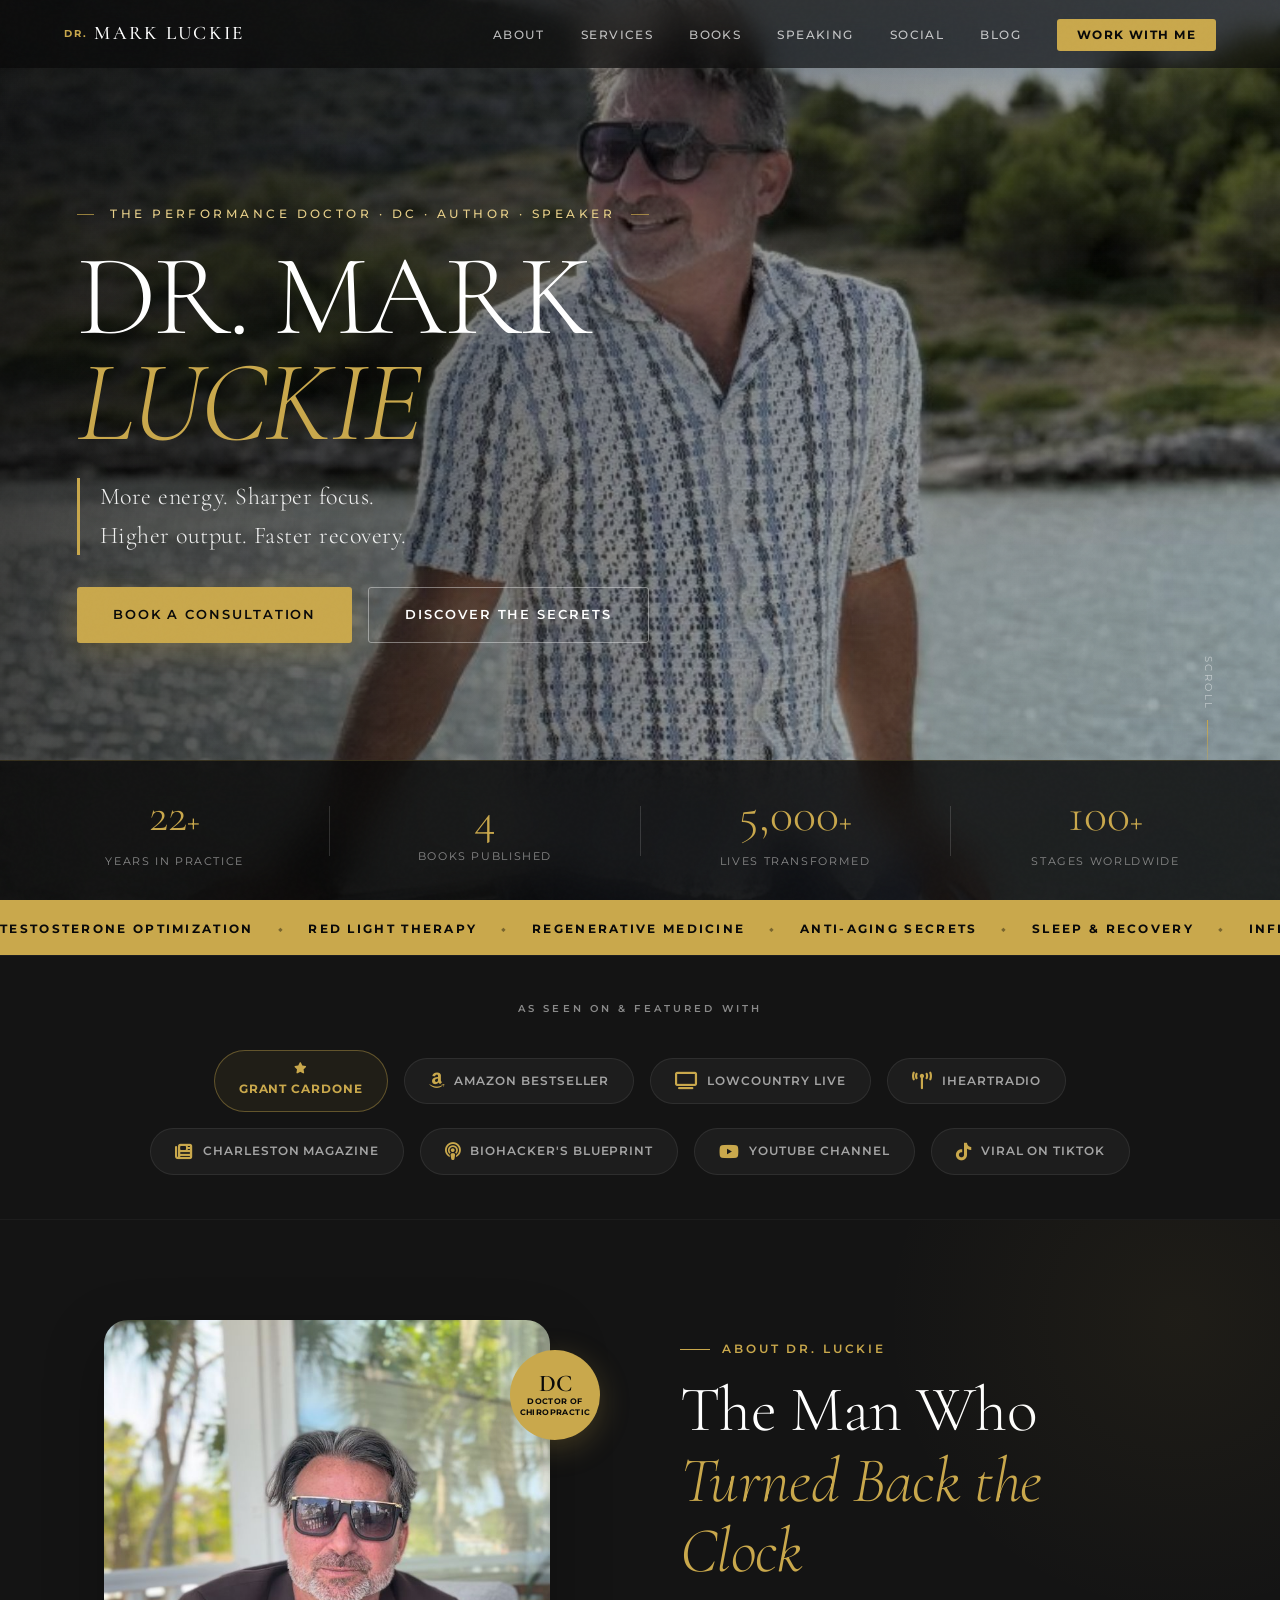
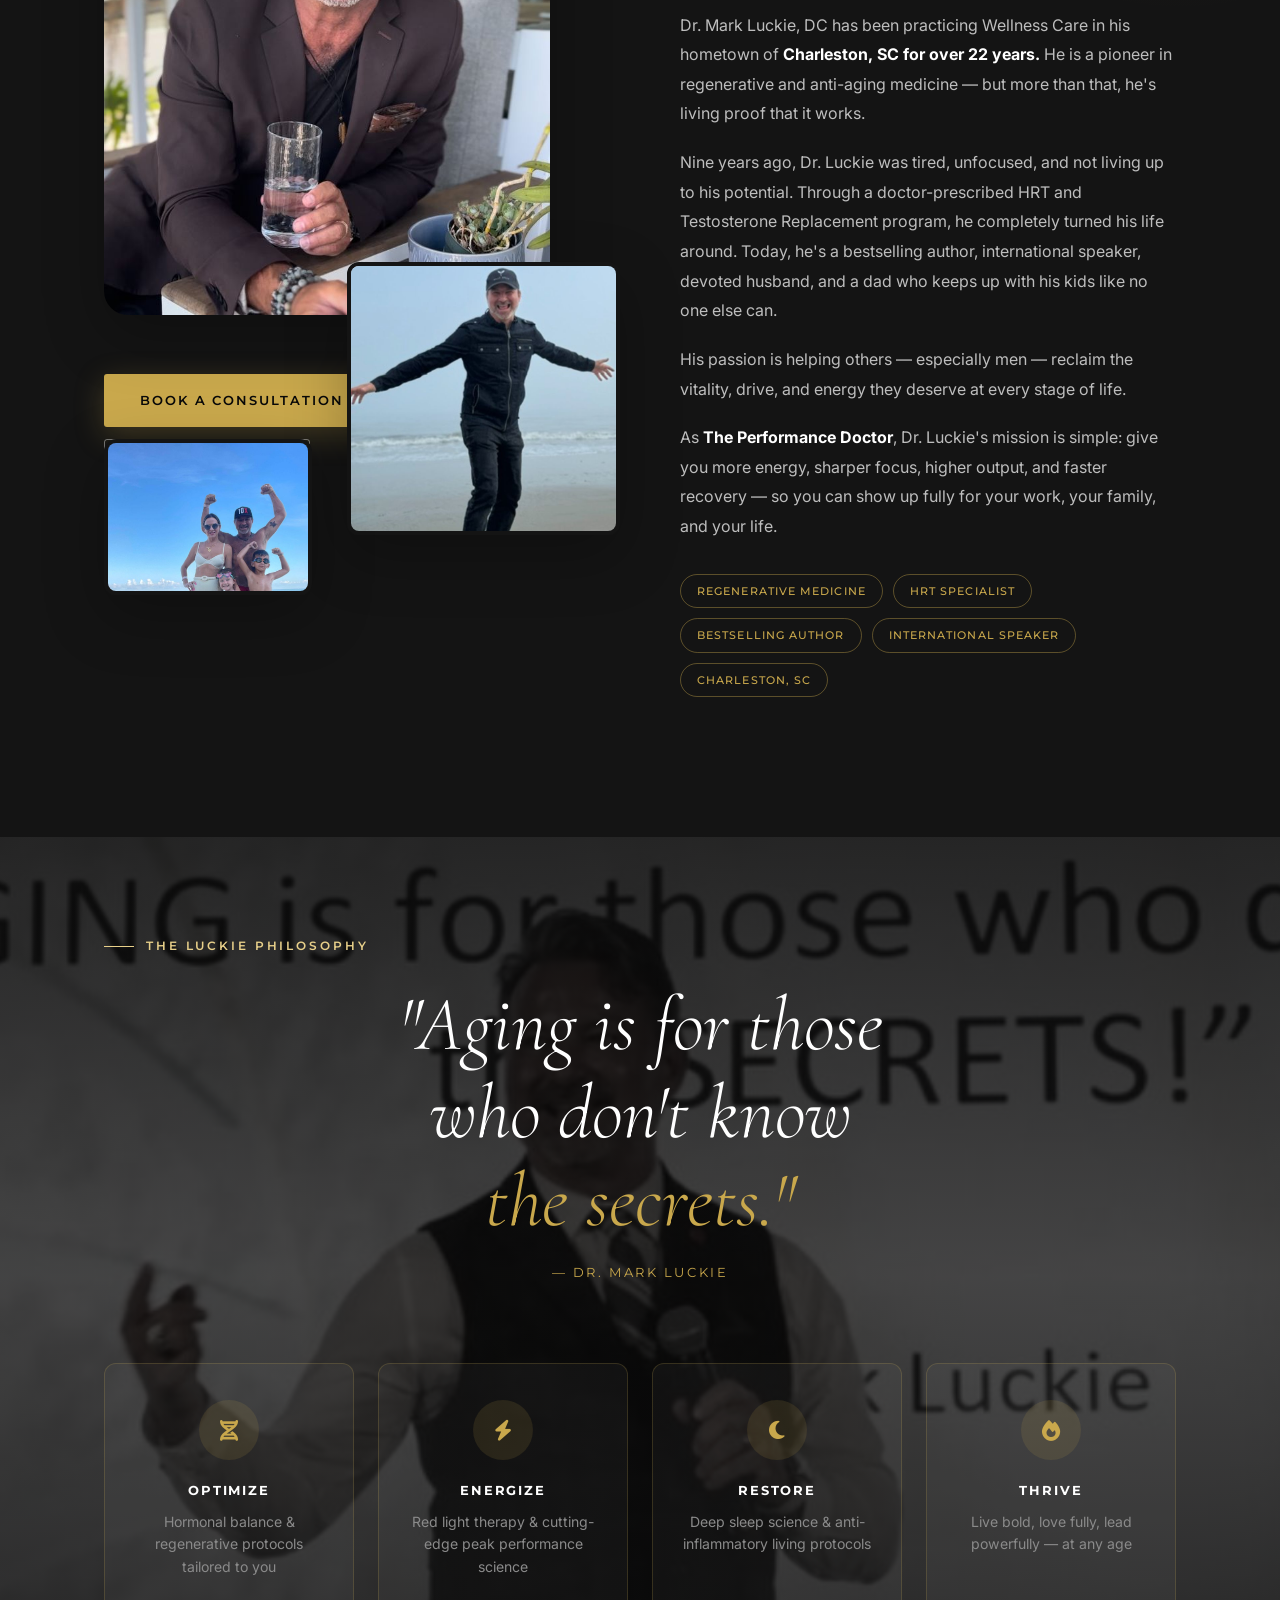
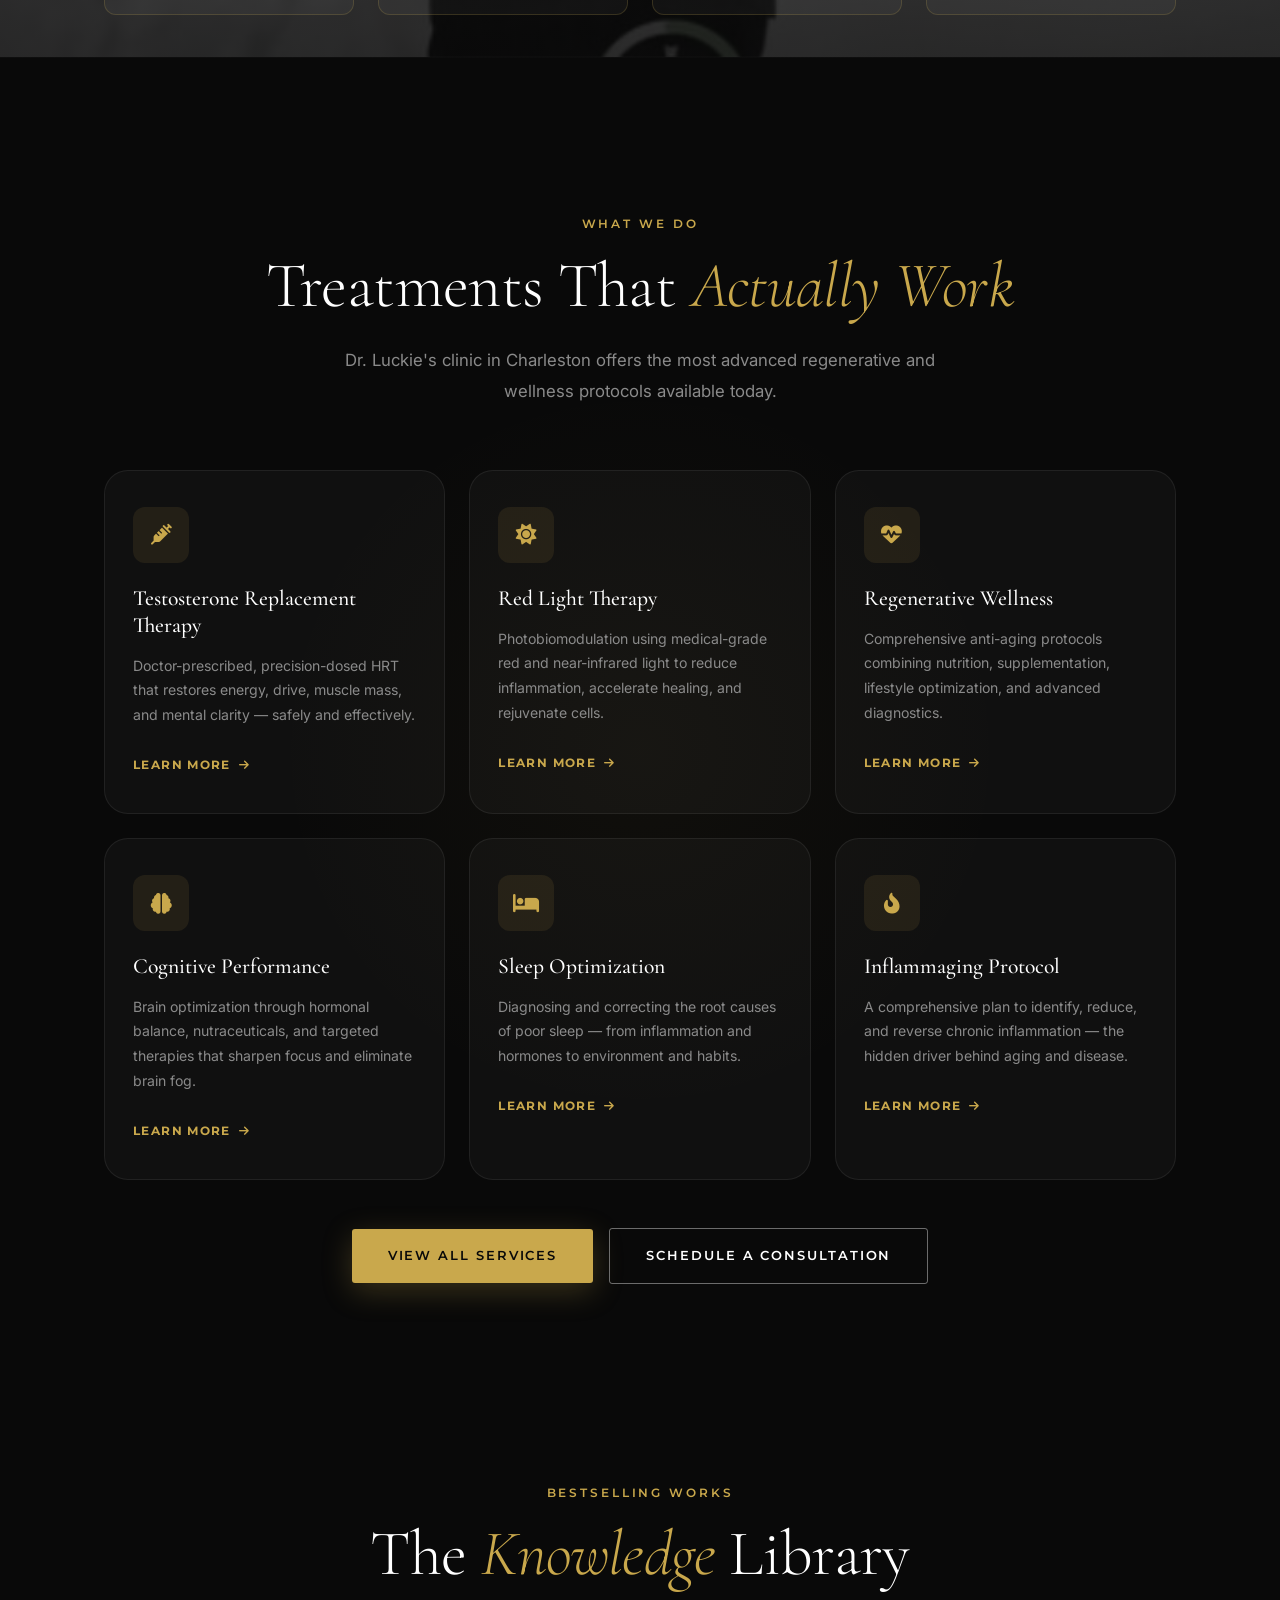
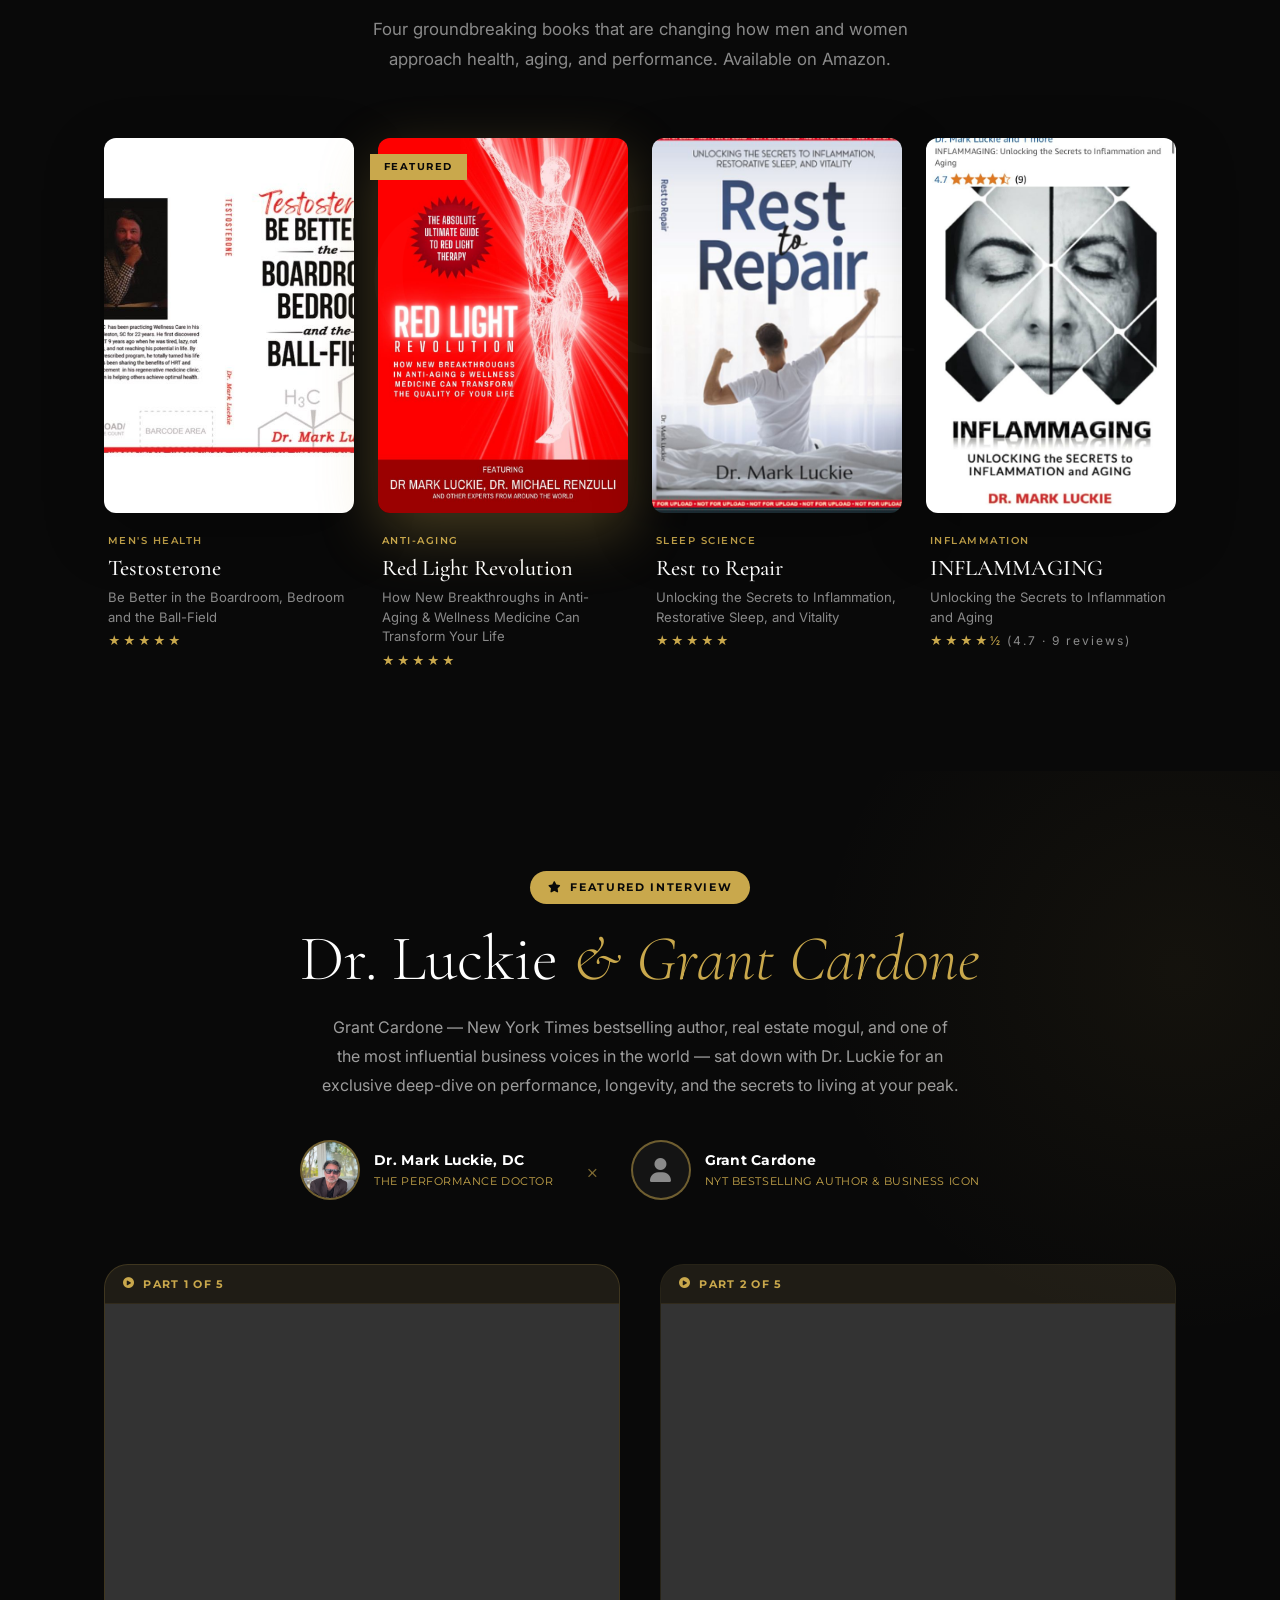
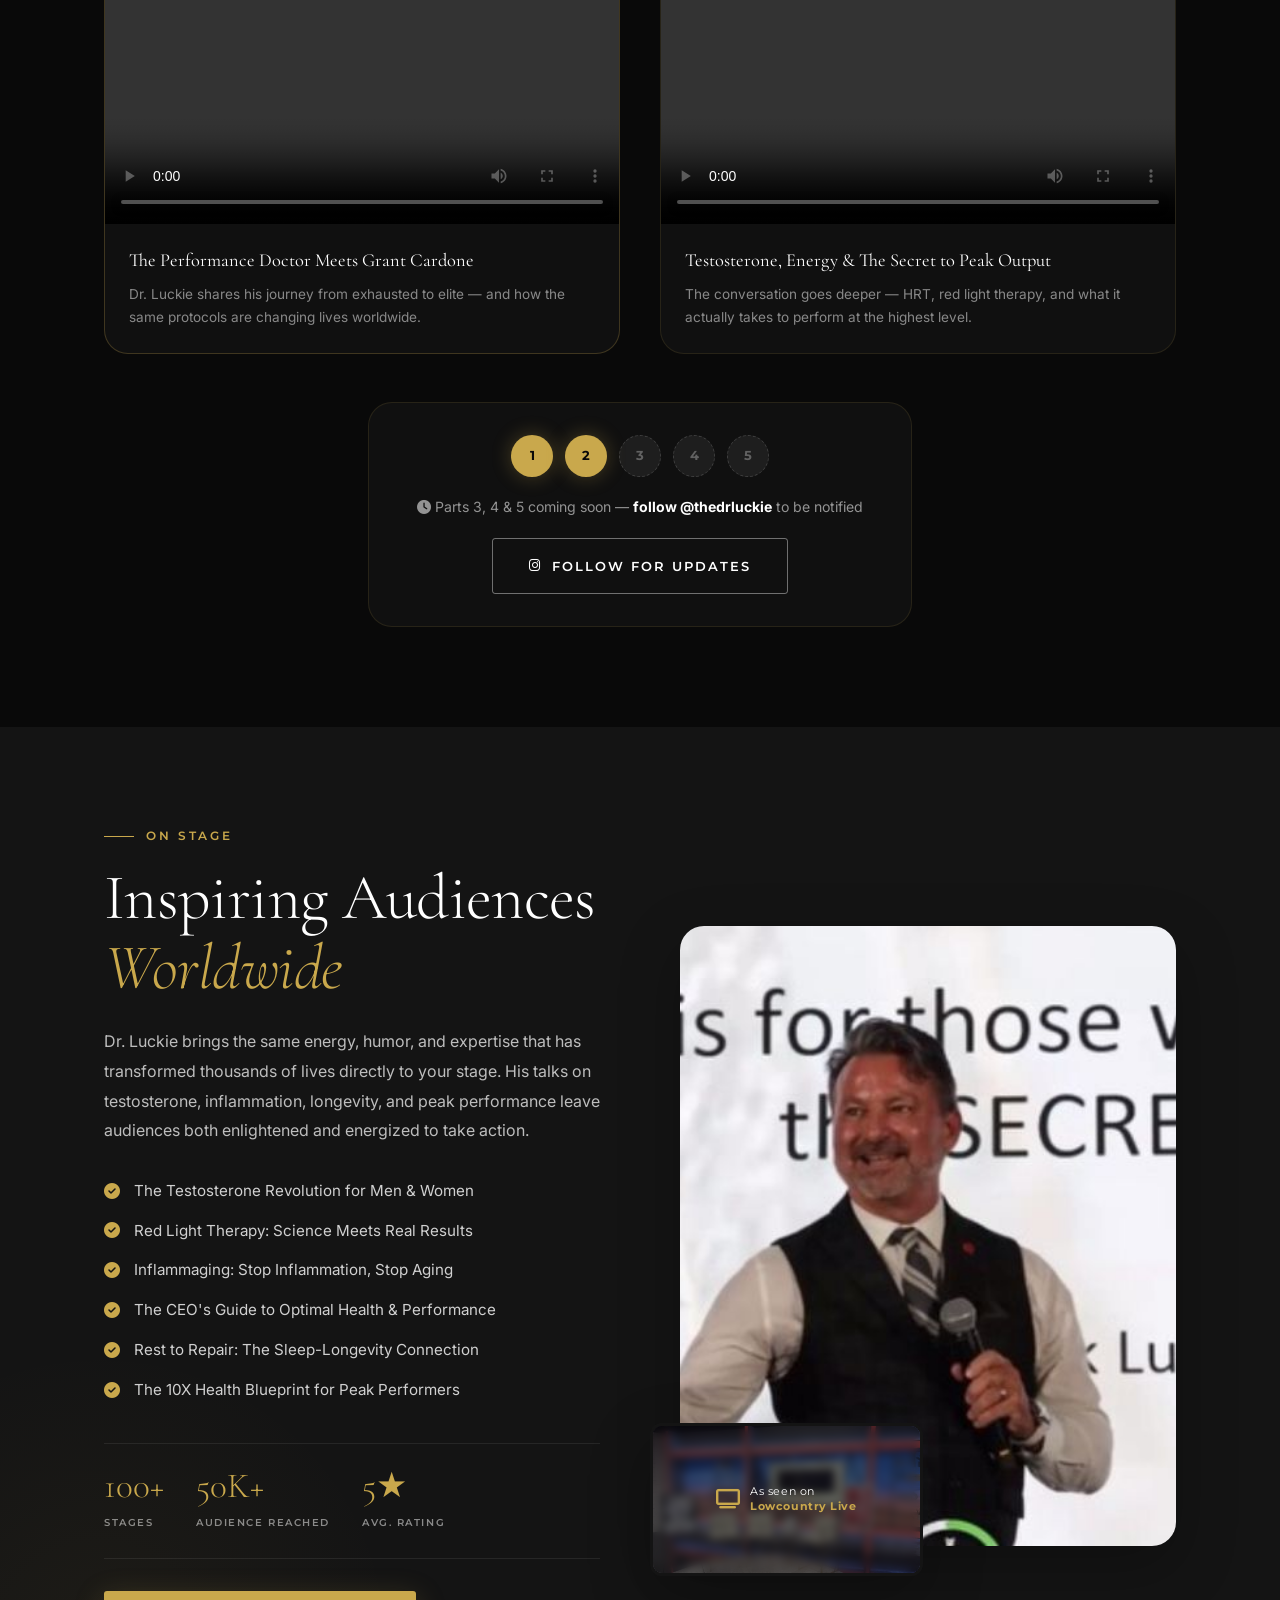
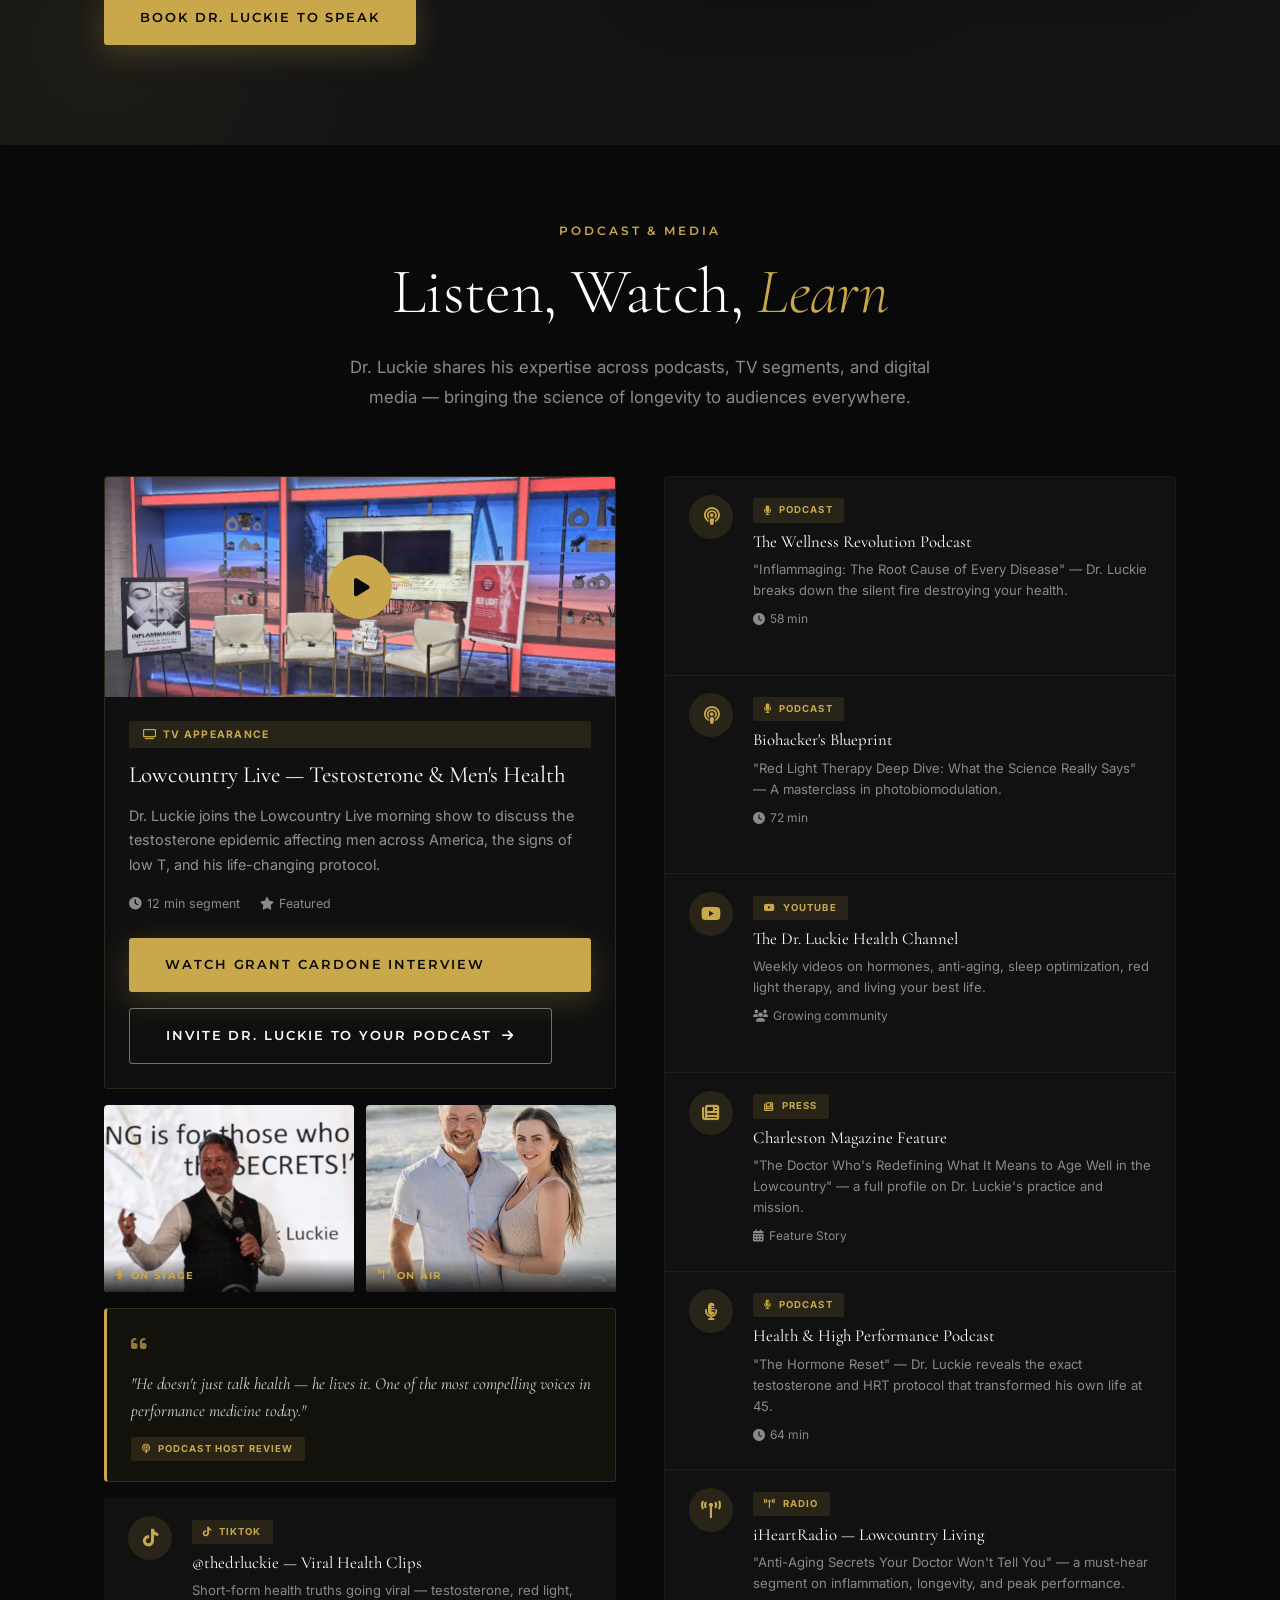
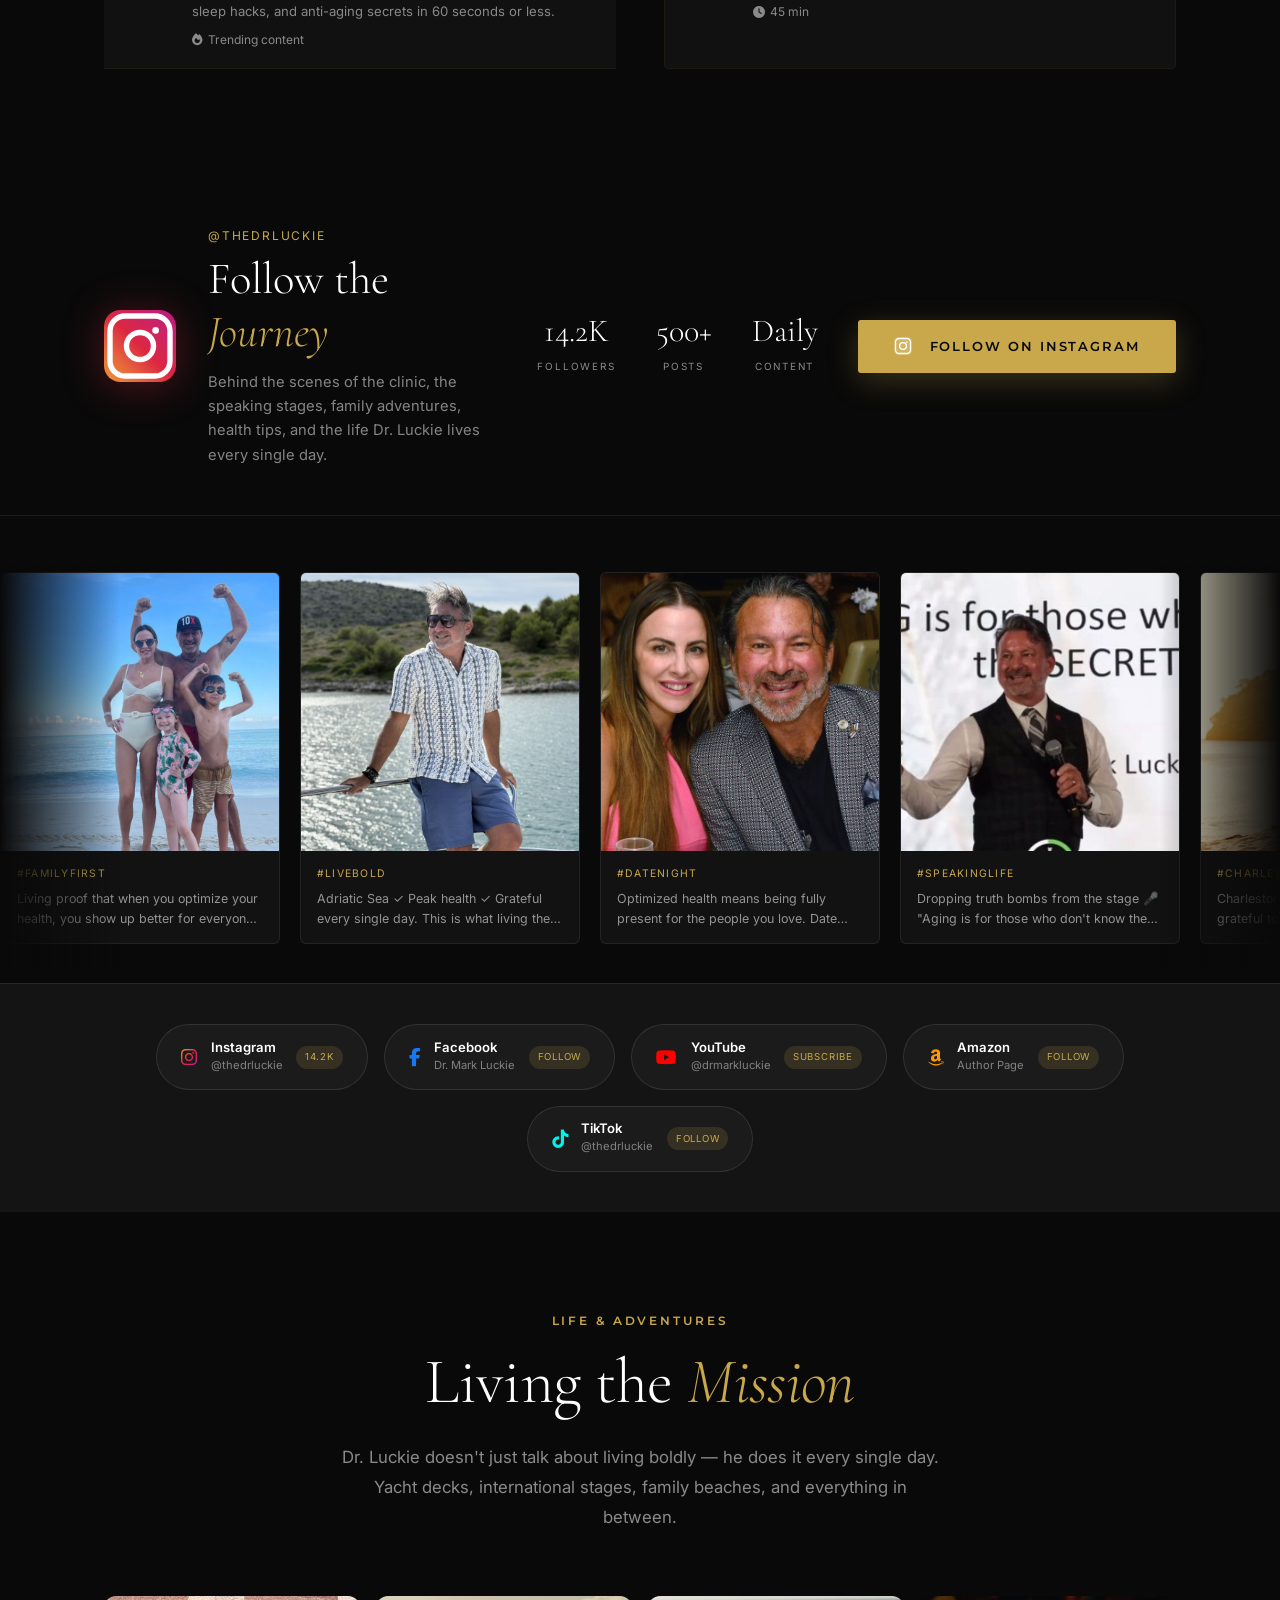
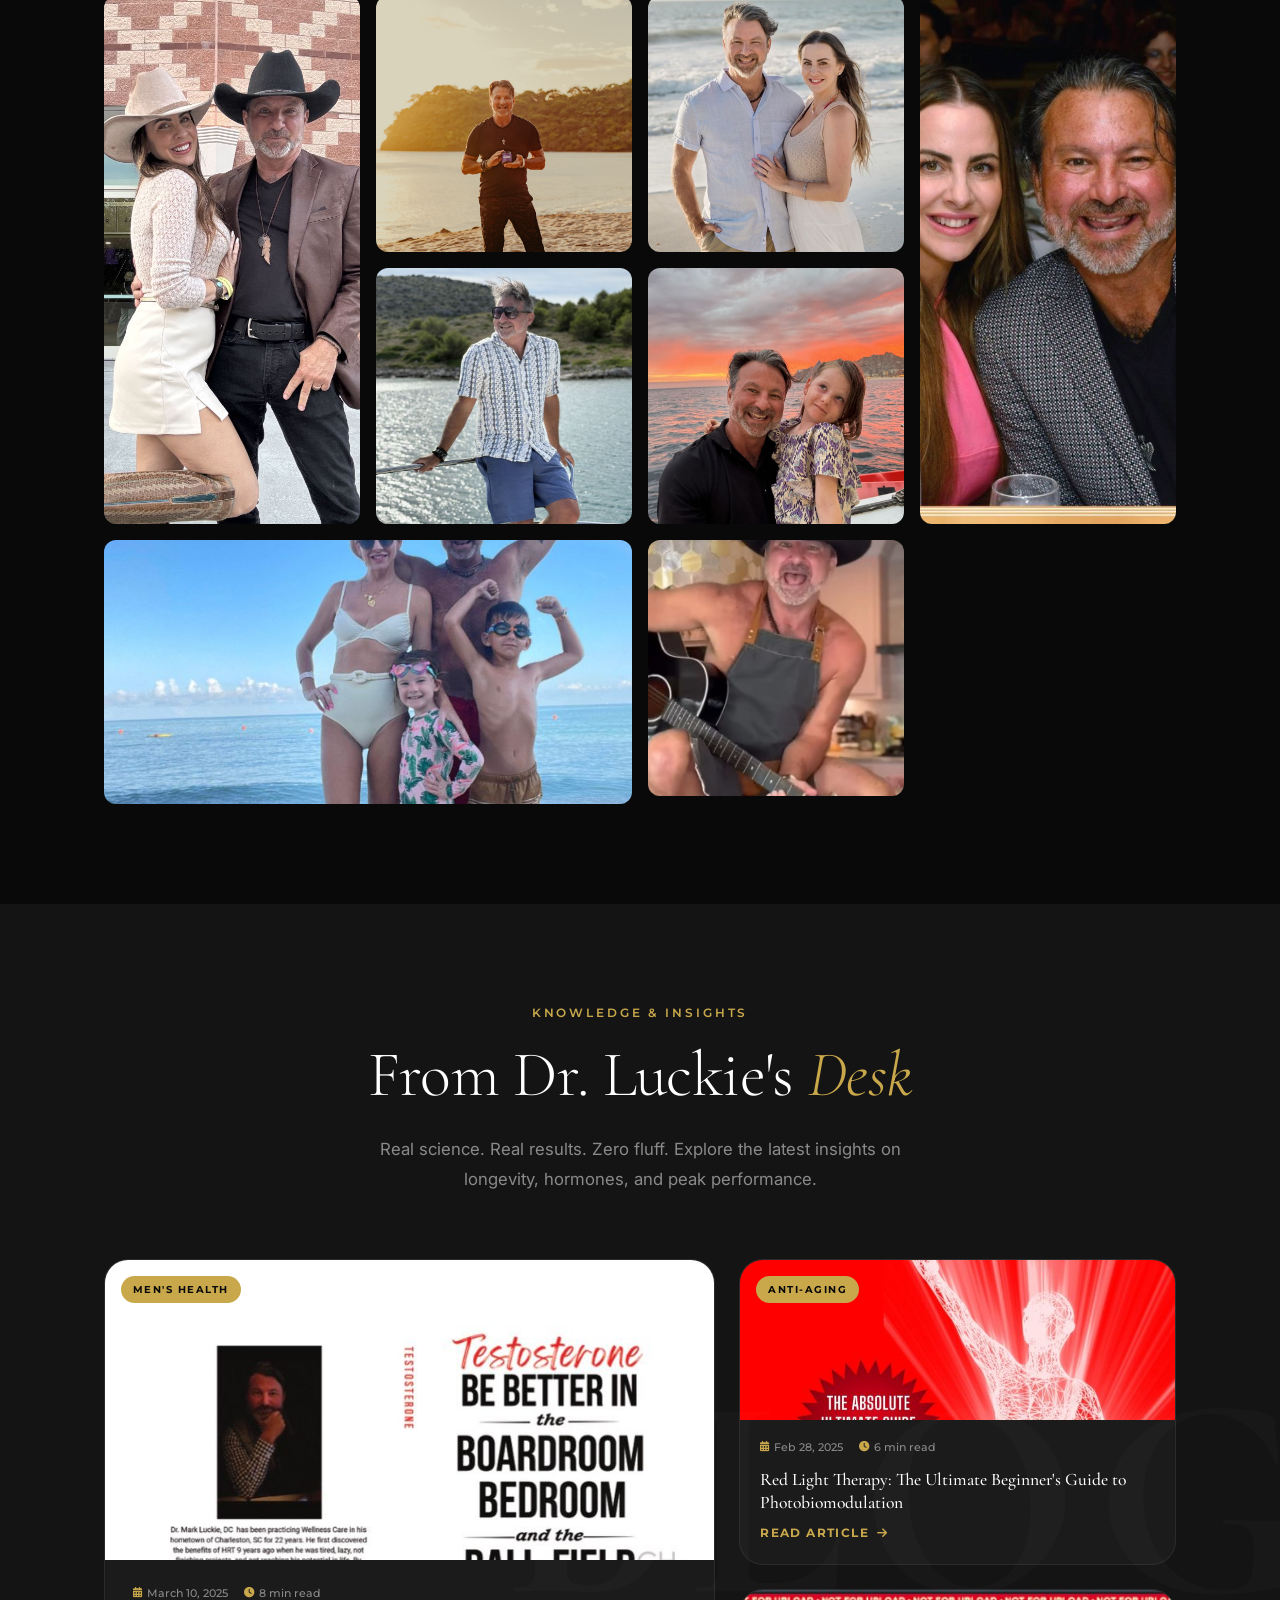
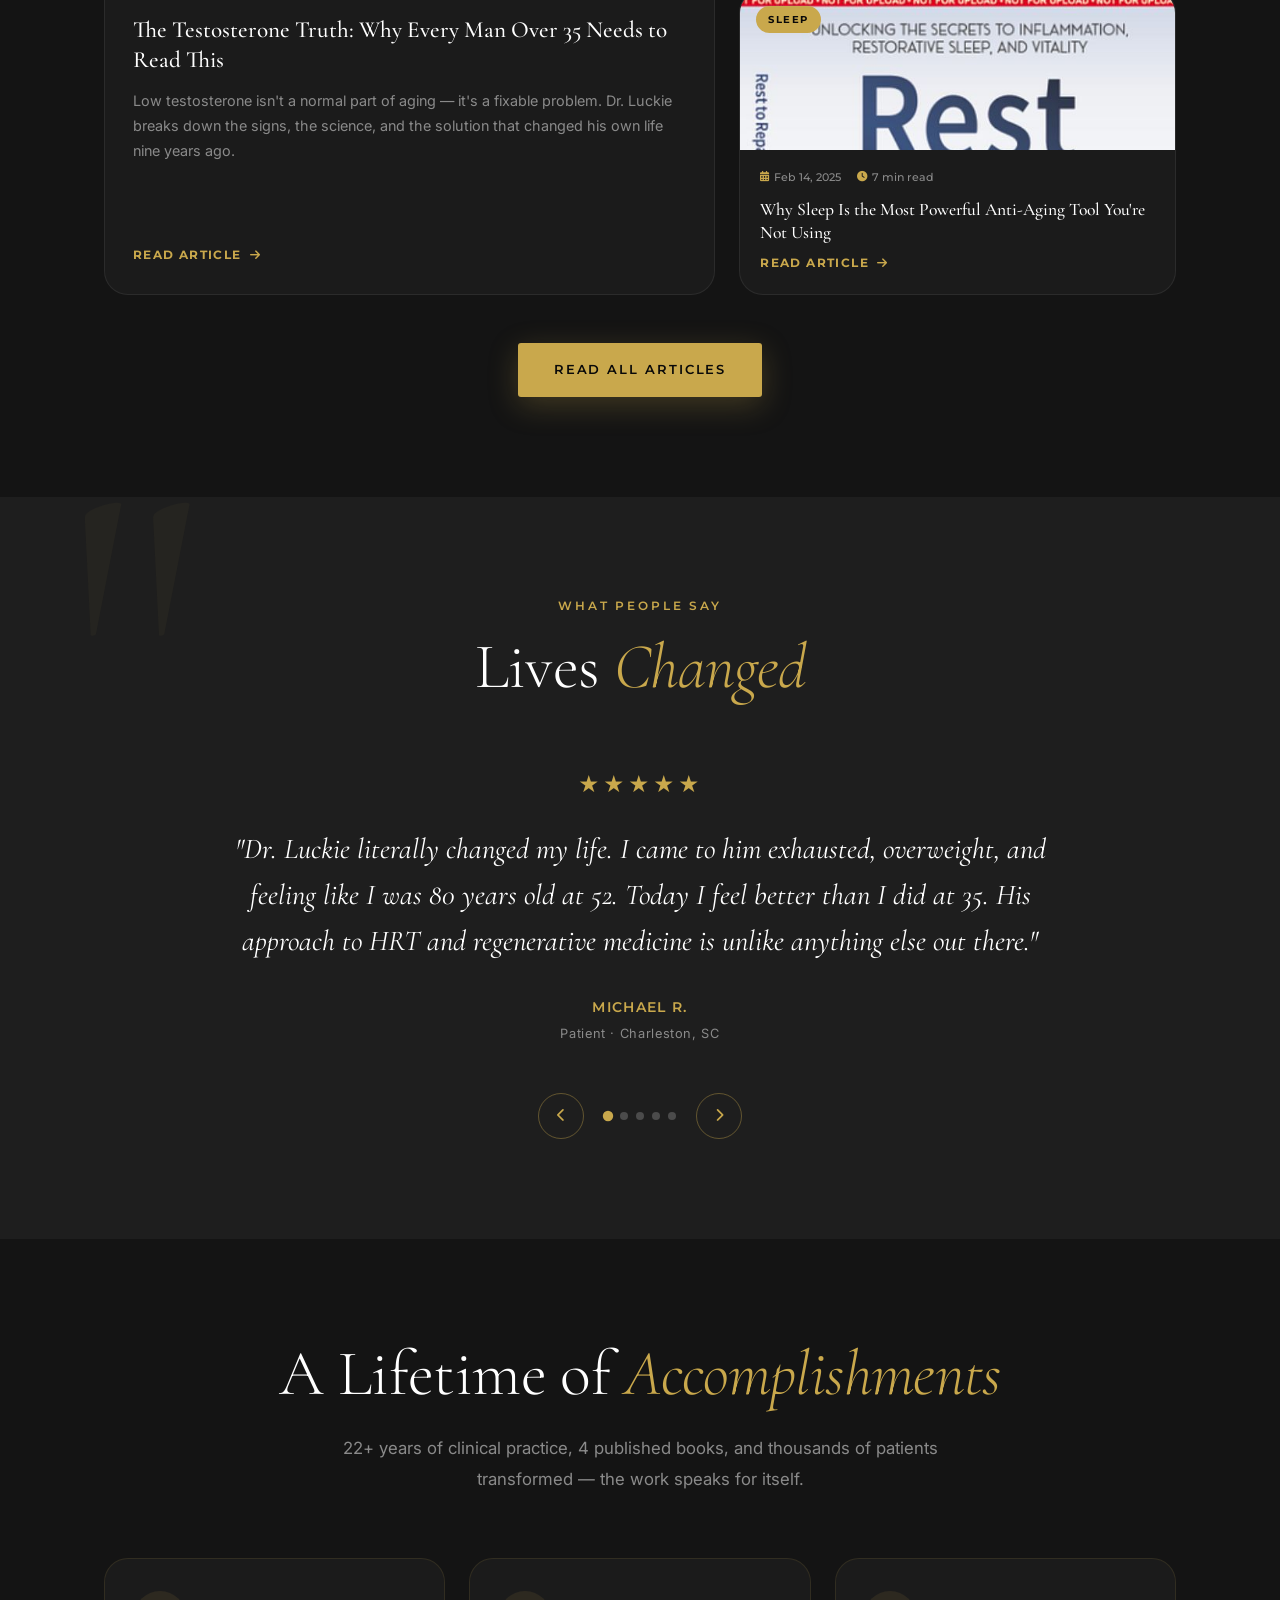
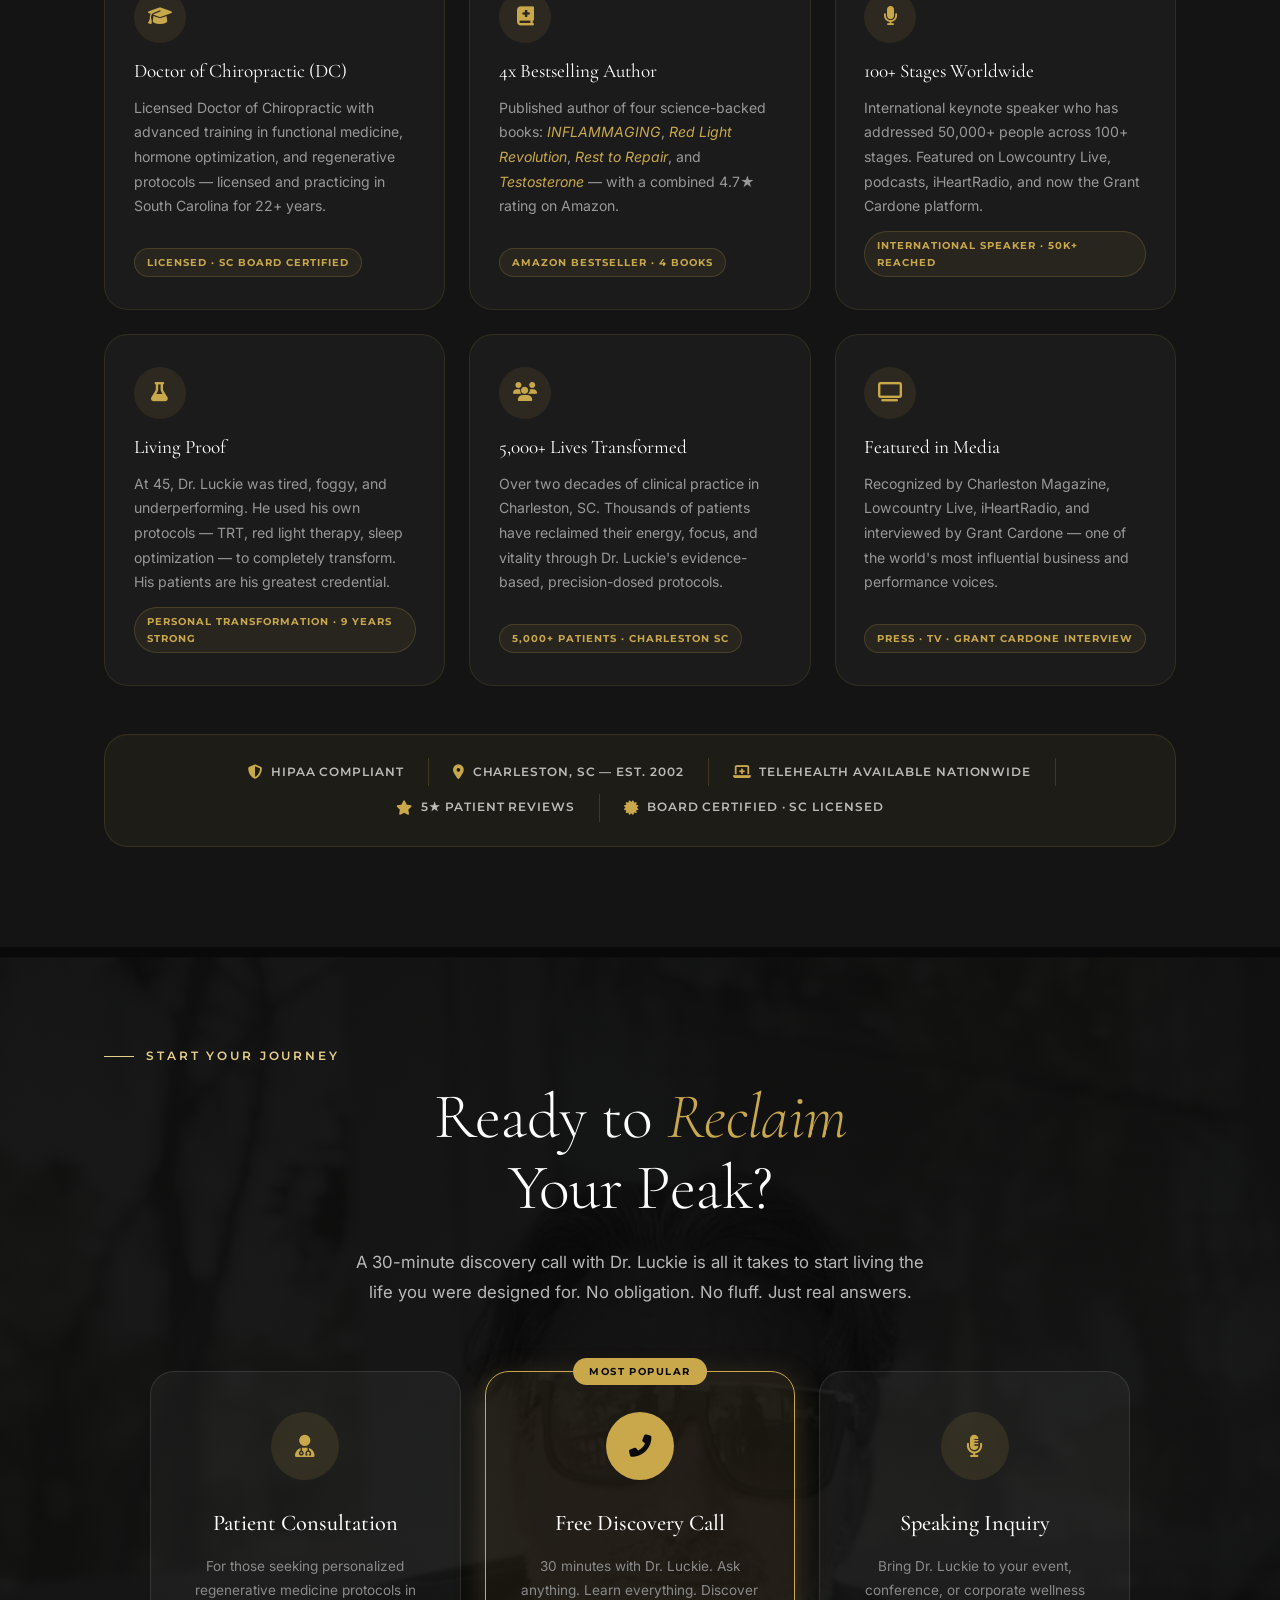
==== commit 3ee79856: "Add files via upload" ====
--- a/index.html
+++ b/index.html
@@ -17,7 +17,7 @@
   <meta property="og:url" content="https://www.drmarkluckie.com/" />
   <meta property="og:title" content="Dr. Mark Luckie, DC — The Performance Doctor" />
   <meta property="og:description" content="Bestselling author · International speaker · Regenerative medicine expert. Helping high-performers worldwide get more energy, sharper focus, higher output & faster recovery." />
-  <meta property="og:image" content="https://www.genspark.ai/api/files/s/E9tn7e26" />
+  <meta property="og:image" content="images/E9tn7e26.jpg" />
   <meta property="og:image:width" content="1200" />
   <meta property="og:image:height" content="630" />
   <meta property="og:image:alt" content="Dr. Mark Luckie, DC — The Performance Doctor" />
@@ -30,7 +30,7 @@
   <meta name="twitter:creator" content="@thedrluckie" />
   <meta name="twitter:title" content="Dr. Mark Luckie, DC — The Performance Doctor" />
   <meta name="twitter:description" content="More energy. Sharper focus. Higher output. Faster recovery. 4 bestselling books · 100+ international stages · Featured with Grant Cardone. @thedrluckie" />
-  <meta name="twitter:image" content="https://www.genspark.ai/api/files/s/E9tn7e26" />
+  <meta name="twitter:image" content="images/E9tn7e26.jpg" />
   <meta name="twitter:image:alt" content="Dr. Mark Luckie, DC — The Performance Doctor" />
 
   <!-- ═══ CANONICAL ═══ -->
@@ -56,7 +56,7 @@
     "url": "https://www.drmarkluckie.com",
     "image": {
       "@type": "ImageObject",
-      "url": "https://www.genspark.ai/api/files/s/E9tn7e26",
+      "url": "images/E9tn7e26.jpg",
       "width": 800,
       "height": 1000
     },
@@ -145,7 +145,7 @@
     "url": "https://www.drmarkluckie.com",
     "telephone": "",
     "email": "hello@drmarkluckie.com",
-    "image": "https://www.genspark.ai/api/files/s/E9tn7e26",
+    "image": "images/E9tn7e26.jpg",
     "priceRange": "$$-$$$",
     "address": {
       "@type": "PostalAddress",
@@ -343,9 +343,9 @@
   ══════════════════════════════════════ -->
   <section id="hero">
     <div class="hero-bg-slider">
-      <div class="hero-slide active"  style="background-image: url('https://www.genspark.ai/api/files/s/V58eDbTd'); background-position: center 35%;"></div>
-      <div class="hero-slide"         style="background-image: url('https://www.genspark.ai/api/files/s/iq3dw4zw'); background-position: center 30%;"></div>
-      <div class="hero-slide"         style="background-image: url('https://www.genspark.ai/api/files/s/j1sz9nSj'); background-position: center 25%;"></div>
+      <div class="hero-slide active"  style="background-image: url('images/V58eDbTd.jpg'); background-position: center 35%;"></div>
+      <div class="hero-slide"         style="background-image: url('images/iq3dw4zw.jpg'); background-position: center 30%;"></div>
+      <div class="hero-slide"         style="background-image: url('images/j1sz9nSj.jpg'); background-position: center 25%;"></div>
     </div>
     <div class="hero-overlay"></div>
 
@@ -478,13 +478,13 @@
       <div class="about-grid">
         <div class="about-images" data-reveal="left">
           <div class="about-img-main">
-            <img src="https://www.genspark.ai/api/files/s/E9tn7e26" alt="Dr. Mark Luckie" loading="lazy" />
+            <img src="images/E9tn7e26.jpg" alt="Dr. Mark Luckie" loading="lazy" />
           </div>
           <div class="about-img-accent">
-            <img src="https://www.genspark.ai/api/files/s/ddJz3WIt" alt="Dr. Mark Luckie on the beach" loading="lazy" />
+            <img src="images/ddJz3WIt.jpg" alt="Dr. Mark Luckie on the beach" loading="lazy" />
           </div>
           <div class="about-img-third">
-            <img src="https://www.genspark.ai/api/files/s/334FqKIB" alt="The Luckie Family" loading="lazy" />
+            <img src="images/334FqKIB.jpg" alt="The Luckie Family" loading="lazy" />
           </div>
           <div class="about-img-badge">
             <span>DC</span>
@@ -521,7 +521,7 @@
        PHILOSOPHY / QUOTE BREAK
   ══════════════════════════════════════ -->
   <section id="philosophy">
-    <div class="philosophy-bg" style="background-image: url('https://www.genspark.ai/api/files/s/4VgGio6P')"></div>
+    <div class="philosophy-bg" style="background-image: url('images/4VgGio6P.jpg')"></div>
     <div class="philosophy-overlay"></div>
     <div class="container">
       <div class="philosophy-content" data-reveal="up">
@@ -625,7 +625,7 @@
       <div class="books-grid">
         <div class="book-card" data-reveal="up" data-delay="0">
           <div class="book-cover-wrap">
-            <img src="https://www.genspark.ai/api/files/s/WQ1BdKvq" alt="Testosterone: Be Better in the Boardroom, Bedroom and Ball-Field" class="book-cover" loading="lazy" />
+            <img src="images/WQ1BdKvq.jpg" alt="Testosterone: Be Better in the Boardroom, Bedroom and Ball-Field" class="book-cover" loading="lazy" />
             <div class="book-overlay">
               <a href="https://amazon.com" target="_blank" rel="noopener" class="btn btn-sm btn-white"><i class="fab fa-amazon"></i> Buy on Amazon</a>
             </div>
@@ -640,7 +640,7 @@
 
         <div class="book-card featured" data-reveal="up" data-delay="100">
           <div class="book-cover-wrap">
-            <img src="https://www.genspark.ai/api/files/s/Rq657iJz" alt="Red Light Revolution" class="book-cover" loading="lazy" />
+            <img src="images/Rq657iJz.jpg" alt="Red Light Revolution" class="book-cover" loading="lazy" />
             <div class="book-overlay">
               <a href="https://amazon.com" target="_blank" rel="noopener" class="btn btn-sm btn-white"><i class="fab fa-amazon"></i> Buy on Amazon</a>
             </div>
@@ -655,7 +655,7 @@
 
         <div class="book-card" data-reveal="up" data-delay="200">
           <div class="book-cover-wrap">
-            <img src="https://www.genspark.ai/api/files/s/2E8Xk0Lb" alt="Rest to Repair" class="book-cover" loading="lazy" />
+            <img src="images/2E8Xk0Lb.jpg" alt="Rest to Repair" class="book-cover" loading="lazy" />
             <div class="book-overlay">
               <a href="https://amazon.com" target="_blank" rel="noopener" class="btn btn-sm btn-white"><i class="fab fa-amazon"></i> Buy on Amazon</a>
             </div>
@@ -670,7 +670,7 @@
 
         <div class="book-card" data-reveal="up" data-delay="300">
           <div class="book-cover-wrap">
-            <img src="https://www.genspark.ai/api/files/s/qoc3GZsZ" alt="INFLAMMAGING" class="book-cover" loading="lazy" />
+            <img src="images/qoc3GZsZ.jpg" alt="INFLAMMAGING" class="book-cover" loading="lazy" />
             <div class="book-overlay">
               <a href="https://www.amazon.com/INFLAMMAGING-Unlocking-Secrets-Inflammation-Aging/dp/B0CW1GF8LG" target="_blank" rel="noopener" class="btn btn-sm btn-white"><i class="fab fa-amazon"></i> Buy on Amazon</a>
             </div>
@@ -703,7 +703,7 @@
         <div class="cardone-guest-strip">
           <div class="cardone-guest">
             <div class="cardone-guest-avatar cardone-avatar-luckie">
-              <img src="https://www.genspark.ai/api/files/s/E9tn7e26" alt="Dr. Mark Luckie" />
+              <img src="images/E9tn7e26.jpg" alt="Dr. Mark Luckie" />
             </div>
             <div class="cardone-guest-info">
               <strong>Dr. Mark Luckie, DC</strong>
@@ -731,8 +731,8 @@
           <div class="cardone-video-label"><i class="fas fa-play-circle"></i> Part 1 of 5</div>
           <div class="cardone-video-wrap">
             <video controls playsinline webkit-playsinline preload="metadata">
-              <source src="https://www.genspark.ai/api/files/s/xqT0lr5L" type="video/quicktime" />
-              <source src="https://www.genspark.ai/api/files/s/xqT0lr5L" type="video/mp4" />
+              <source src="images/xqT0lr5L.mov" type="video/quicktime" />
+              <source src="images/xqT0lr5L.mov" type="video/mp4" />
               Your browser does not support the video tag.
             </video>
           </div>
@@ -747,8 +747,8 @@
           <div class="cardone-video-label"><i class="fas fa-play-circle"></i> Part 2 of 5</div>
           <div class="cardone-video-wrap">
             <video controls playsinline webkit-playsinline preload="metadata">
-              <source src="https://www.genspark.ai/api/files/s/6ckR5Ae4" type="video/quicktime" />
-              <source src="https://www.genspark.ai/api/files/s/6ckR5Ae4" type="video/mp4" />
+              <source src="images/6ckR5Ae4.mov" type="video/quicktime" />
+              <source src="images/6ckR5Ae4.mov" type="video/mp4" />
               Your browser does not support the video tag.
             </video>
           </div>
@@ -811,10 +811,10 @@
 
         <div class="speaking-images" data-reveal="right">
           <div class="speaking-img-main">
-            <img src="https://www.genspark.ai/api/files/s/4VgGio6P" alt="Dr. Luckie Speaking on stage" loading="lazy" />
+            <img src="images/4VgGio6P.jpg" alt="Dr. Luckie Speaking on stage" loading="lazy" />
           </div>
           <div class="speaking-img-media">
-            <img src="https://www.genspark.ai/api/files/s/dIsd02kc" alt="Lowcountry Live TV Appearance" loading="lazy" />
+            <img src="images/dIsd02kc.jpg" alt="Lowcountry Live TV Appearance" loading="lazy" />
             <div class="media-badge">
               <i class="fas fa-tv"></i>
               <span>As seen on<br /><strong>Lowcountry Live</strong></span>
@@ -843,7 +843,7 @@
           <!-- Featured TV Appearance -->
           <div class="podcast-featured">
             <div class="podcast-featured-img">
-              <img src="https://www.genspark.ai/api/files/s/dIsd02kc" alt="Dr. Luckie on Lowcountry Live" loading="lazy" />
+              <img src="images/dIsd02kc.jpg" alt="Dr. Luckie on Lowcountry Live" loading="lazy" />
               <div class="podcast-play-btn"><i class="fas fa-play"></i></div>
             </div>
             <div class="podcast-featured-body">
@@ -862,11 +862,11 @@
           <!-- On-Air Photo Strip: 2 side-by-side lifestyle/media shots -->
           <div class="podcast-photo-strip">
             <div class="podcast-photo-cell">
-              <img src="https://www.genspark.ai/api/files/s/4VgGio6P" alt="Dr. Luckie on stage speaking" loading="lazy" />
+              <img src="images/4VgGio6P.jpg" alt="Dr. Luckie on stage speaking" loading="lazy" />
               <div class="podcast-photo-label"><i class="fas fa-microphone"></i> On Stage</div>
             </div>
             <div class="podcast-photo-cell">
-              <img src="https://www.genspark.ai/api/files/s/iq3dw4zw" alt="Dr. Luckie lifestyle" loading="lazy" />
+              <img src="images/iq3dw4zw.jpg" alt="Dr. Luckie lifestyle" loading="lazy" />
               <div class="podcast-photo-label"><i class="fas fa-broadcast-tower"></i> On Air</div>
             </div>
           </div>
@@ -1016,7 +1016,7 @@
           <!-- Row 1 — 8 cards, auto-scrolling left -->
           <div class="ig-post-card" data-reveal="up">
             <div class="ig-post-img-wrap">
-              <img src="https://www.genspark.ai/api/files/s/334FqKIB" alt="The Luckie Family on the Beach" loading="lazy" />
+              <img src="images/334FqKIB.jpg" alt="The Luckie Family on the Beach" loading="lazy" />
               <div class="ig-post-overlay">
                 <div class="ig-post-actions">
                   <span><i class="fas fa-heart"></i> 847</span>
@@ -1032,7 +1032,7 @@
 
           <div class="ig-post-card ig-post-reel">
             <div class="ig-post-img-wrap">
-              <img src="https://www.genspark.ai/api/files/s/V58eDbTd" alt="On the yacht in Croatia" loading="lazy" />
+              <img src="images/V58eDbTd.jpg" alt="On the yacht in Croatia" loading="lazy" />
               <div class="ig-post-overlay">
                 <div class="ig-reel-badge"><i class="fas fa-play"></i> Reel</div>
                 <div class="ig-post-actions">
@@ -1049,7 +1049,7 @@
 
           <div class="ig-post-card">
             <div class="ig-post-img-wrap">
-              <img src="https://www.genspark.ai/api/files/s/dg5qXtqM" alt="Date Night" loading="lazy" />
+              <img src="images/dg5qXtqM.jpg" alt="Date Night" loading="lazy" />
               <div class="ig-post-overlay">
                 <div class="ig-post-actions">
                   <span><i class="fas fa-heart"></i> 956</span>
@@ -1065,7 +1065,7 @@
 
           <div class="ig-post-card ig-post-reel">
             <div class="ig-post-img-wrap">
-              <img src="https://www.genspark.ai/api/files/s/4VgGio6P" alt="On the speaking stage" loading="lazy" />
+              <img src="images/4VgGio6P.jpg" alt="On the speaking stage" loading="lazy" />
               <div class="ig-post-overlay">
                 <div class="ig-reel-badge"><i class="fas fa-play"></i> Reel</div>
                 <div class="ig-post-actions">
@@ -1082,7 +1082,7 @@
 
           <div class="ig-post-card">
             <div class="ig-post-img-wrap">
-              <img src="https://www.genspark.ai/api/files/s/SrXiR5ZA" alt="Beach at sunset" loading="lazy" />
+              <img src="images/SrXiR5ZA.jpg" alt="Beach at sunset" loading="lazy" />
               <div class="ig-post-overlay">
                 <div class="ig-post-actions">
                   <span><i class="fas fa-heart"></i> 718</span>
@@ -1098,7 +1098,7 @@
 
           <div class="ig-post-card ig-post-carousel">
             <div class="ig-post-img-wrap">
-              <img src="https://www.genspark.ai/api/files/s/E9tn7e26" alt="Dr. Luckie headshot" loading="lazy" />
+              <img src="images/E9tn7e26.jpg" alt="Dr. Luckie headshot" loading="lazy" />
               <div class="ig-post-overlay">
                 <div class="ig-carousel-badge"><i class="fas fa-images"></i></div>
                 <div class="ig-post-actions">
@@ -1115,7 +1115,7 @@
 
           <div class="ig-post-card">
             <div class="ig-post-img-wrap">
-              <img src="https://www.genspark.ai/api/files/s/ogwz3s8H" alt="Family at the rodeo" loading="lazy" />
+              <img src="images/ogwz3s8H.jpg" alt="Family at the rodeo" loading="lazy" />
               <div class="ig-post-overlay">
                 <div class="ig-post-actions">
                   <span><i class="fas fa-heart"></i> 629</span>
@@ -1131,7 +1131,7 @@
 
           <div class="ig-post-card ig-post-reel">
             <div class="ig-post-img-wrap">
-              <img src="https://www.genspark.ai/api/files/s/gjEG2mzH" alt="Playing guitar" loading="lazy" />
+              <img src="images/gjEG2mzH.jpg" alt="Playing guitar" loading="lazy" />
               <div class="ig-post-overlay">
                 <div class="ig-reel-badge"><i class="fas fa-play"></i> Reel</div>
                 <div class="ig-post-actions">
@@ -1149,7 +1149,7 @@
           <!-- Duplicate for seamless infinite scroll -->
           <div class="ig-post-card">
             <div class="ig-post-img-wrap">
-              <img src="https://www.genspark.ai/api/files/s/j1sz9nSj" alt="Sunset with daughter" loading="lazy" />
+              <img src="images/j1sz9nSj.jpg" alt="Sunset with daughter" loading="lazy" />
               <div class="ig-post-overlay">
                 <div class="ig-post-actions">
                   <span><i class="fas fa-heart"></i> 1.1K</span>
@@ -1165,7 +1165,7 @@
 
           <div class="ig-post-card">
             <div class="ig-post-img-wrap">
-              <img src="https://www.genspark.ai/api/files/s/iq3dw4zw" alt="Couple on the beach" loading="lazy" />
+              <img src="images/iq3dw4zw.jpg" alt="Couple on the beach" loading="lazy" />
               <div class="ig-post-overlay">
                 <div class="ig-post-actions">
                   <span><i class="fas fa-heart"></i> 774</span>
@@ -1181,7 +1181,7 @@
 
           <div class="ig-post-card ig-post-reel">
             <div class="ig-post-img-wrap">
-              <img src="https://www.genspark.ai/api/files/s/ddJz3WIt" alt="Dr. Luckie on the beach" loading="lazy" />
+              <img src="images/ddJz3WIt.jpg" alt="Dr. Luckie on the beach" loading="lazy" />
               <div class="ig-post-overlay">
                 <div class="ig-reel-badge"><i class="fas fa-play"></i> Reel</div>
                 <div class="ig-post-actions">
@@ -1198,7 +1198,7 @@
 
           <div class="ig-post-card">
             <div class="ig-post-img-wrap">
-              <img src="https://www.genspark.ai/api/files/s/dIsd02kc" alt="TV Appearance Lowcountry Live" loading="lazy" />
+              <img src="images/dIsd02kc.jpg" alt="TV Appearance Lowcountry Live" loading="lazy" />
               <div class="ig-post-overlay">
                 <div class="ig-carousel-badge"><i class="fas fa-tv"></i></div>
                 <div class="ig-post-actions">
@@ -1265,35 +1265,35 @@
 
       <div class="gallery-masonry">
         <div class="gallery-item g-tall" data-reveal="up" data-delay="0">
-          <img src="https://www.genspark.ai/api/files/s/ogwz3s8H" alt="Dr. Luckie with family at rodeo" loading="lazy" />
+          <img src="images/ogwz3s8H.jpg" alt="Dr. Luckie with family at rodeo" loading="lazy" />
           <div class="gallery-caption">Family First</div>
         </div>
         <div class="gallery-item" data-reveal="up" data-delay="100">
-          <img src="https://www.genspark.ai/api/files/s/SrXiR5ZA" alt="Dr. Luckie on the beach at sunset" loading="lazy" />
+          <img src="images/SrXiR5ZA.jpg" alt="Dr. Luckie on the beach at sunset" loading="lazy" />
           <div class="gallery-caption">Sunset Vibes</div>
         </div>
         <div class="gallery-item" data-reveal="up" data-delay="150">
-          <img src="https://www.genspark.ai/api/files/s/iq3dw4zw" alt="Dr. Luckie with wife on beach" loading="lazy" />
+          <img src="images/iq3dw4zw.jpg" alt="Dr. Luckie with wife on beach" loading="lazy" />
           <div class="gallery-caption">Love &amp; Life</div>
         </div>
         <div class="gallery-item g-tall" data-reveal="up" data-delay="200">
-          <img src="https://www.genspark.ai/api/files/s/dg5qXtqM" alt="Dr. Luckie and wife at gala" loading="lazy" />
+          <img src="images/dg5qXtqM.jpg" alt="Dr. Luckie and wife at gala" loading="lazy" />
           <div class="gallery-caption">Date Night</div>
         </div>
         <div class="gallery-item" data-reveal="up" data-delay="250">
-          <img src="https://www.genspark.ai/api/files/s/V58eDbTd" alt="Dr. Luckie on yacht in Croatia" loading="lazy" />
+          <img src="images/V58eDbTd.jpg" alt="Dr. Luckie on yacht in Croatia" loading="lazy" />
           <div class="gallery-caption">On the Water</div>
         </div>
         <div class="gallery-item" data-reveal="up" data-delay="300">
-          <img src="https://www.genspark.ai/api/files/s/j1sz9nSj" alt="Dr. Luckie and daughter at sunset" loading="lazy" />
+          <img src="images/j1sz9nSj.jpg" alt="Dr. Luckie and daughter at sunset" loading="lazy" />
           <div class="gallery-caption">Golden Moments</div>
         </div>
         <div class="gallery-item g-wide" data-reveal="up" data-delay="350">
-          <img src="https://www.genspark.ai/api/files/s/334FqKIB" alt="The Luckie family flexing on the beach" loading="lazy" />
+          <img src="images/334FqKIB.jpg" alt="The Luckie family flexing on the beach" loading="lazy" />
           <div class="gallery-caption">The Luckie Family</div>
         </div>
         <div class="gallery-item" data-reveal="up" data-delay="400">
-          <img src="https://www.genspark.ai/api/files/s/gjEG2mzH" alt="Dr. Luckie playing guitar" loading="lazy" />
+          <img src="images/gjEG2mzH.jpg" alt="Dr. Luckie playing guitar" loading="lazy" />
           <div class="gallery-caption">Rock Star Doctor</div>
         </div>
       </div>
@@ -1314,7 +1314,7 @@
       <div class="blog-preview-grid">
         <article class="blog-card blog-card--featured" data-reveal="left">
           <a href="blog/testosterone-truth.html" class="blog-card-img-wrap">
-            <img src="https://www.genspark.ai/api/files/s/WQ1BdKvq" alt="Testosterone Truth" loading="lazy" />
+            <img src="images/WQ1BdKvq.jpg" alt="Testosterone Truth" loading="lazy" />
             <span class="blog-card-category">Men's Health</span>
           </a>
           <div class="blog-card-body">
@@ -1328,7 +1328,7 @@
         <div class="blog-preview-sidebar">
           <article class="blog-card blog-card--small" data-reveal="right" data-delay="0">
             <a href="blog/red-light-therapy-guide.html" class="blog-card-img-wrap">
-              <img src="https://www.genspark.ai/api/files/s/Rq657iJz" alt="Red Light Therapy Guide" loading="lazy" />
+              <img src="images/Rq657iJz.jpg" alt="Red Light Therapy Guide" loading="lazy" />
               <span class="blog-card-category">Anti-Aging</span>
             </a>
             <div class="blog-card-body">
@@ -1340,7 +1340,7 @@
 
           <article class="blog-card blog-card--small" data-reveal="right" data-delay="100">
             <a href="blog/sleep-science.html" class="blog-card-img-wrap">
-              <img src="https://www.genspark.ai/api/files/s/2E8Xk0Lb" alt="Sleep Science" loading="lazy" />
+              <img src="images/2E8Xk0Lb.jpg" alt="Sleep Science" loading="lazy" />
               <span class="blog-card-category">Sleep</span>
             </a>
             <div class="blog-card-body">
@@ -1505,7 +1505,7 @@
        BOOKING / CTA SECTION
   ══════════════════════════════════════ -->
   <section id="booking">
-    <div class="booking-bg" style="background-image: url('https://www.genspark.ai/api/files/s/E9tn7e26')"></div>
+    <div class="booking-bg" style="background-image: url('images/E9tn7e26.jpg')"></div>
     <div class="booking-overlay"></div>
     <div class="container">
       <div class="booking-content" data-reveal="up">
@@ -1541,7 +1541,7 @@
        CONTACT
   ══════════════════════════════════════ -->
   <section id="contact">
-    <div class="contact-bg" style="background-image: url('https://www.genspark.ai/api/files/s/YuXa87Fn')"></div>
+    <div class="contact-bg" style="background-image: url('images/YuXa87Fn.jpg')"></div>
     <div class="contact-overlay"></div>
     <div class="container">
       <div class="contact-grid">
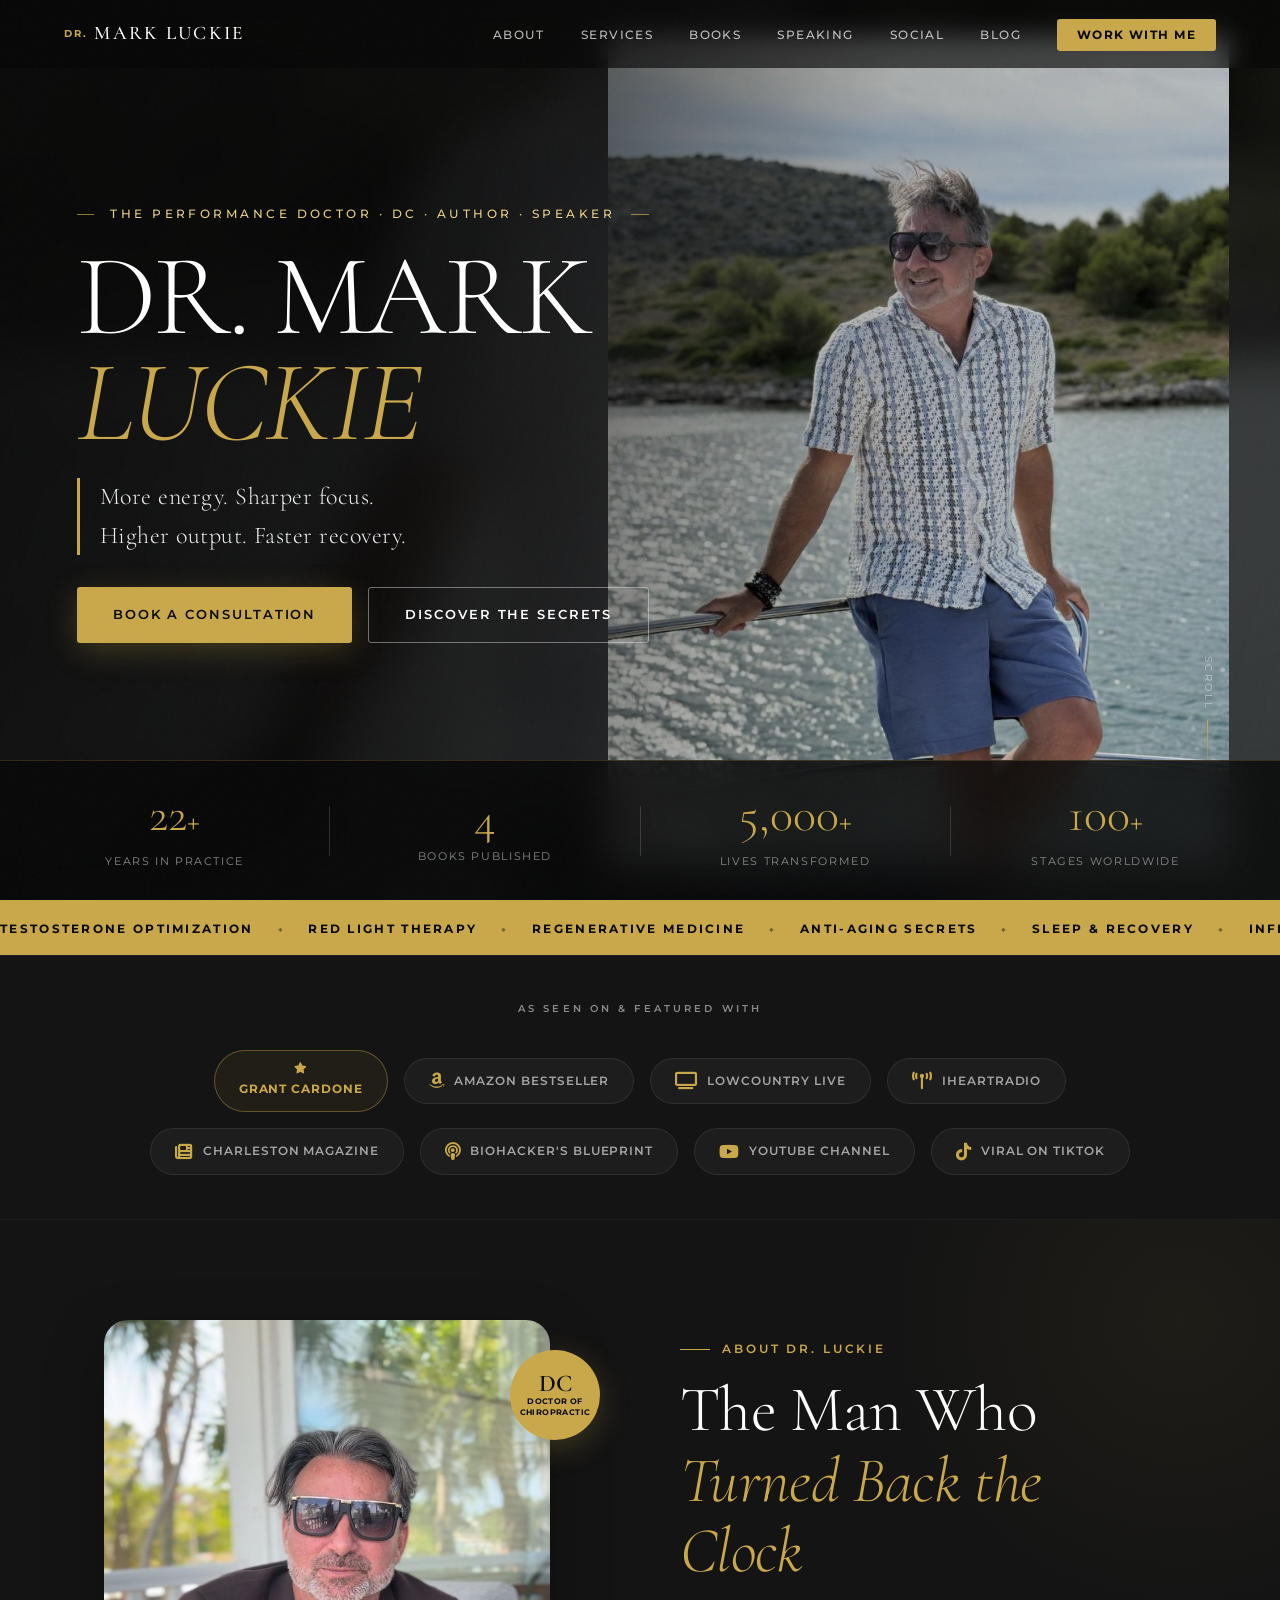
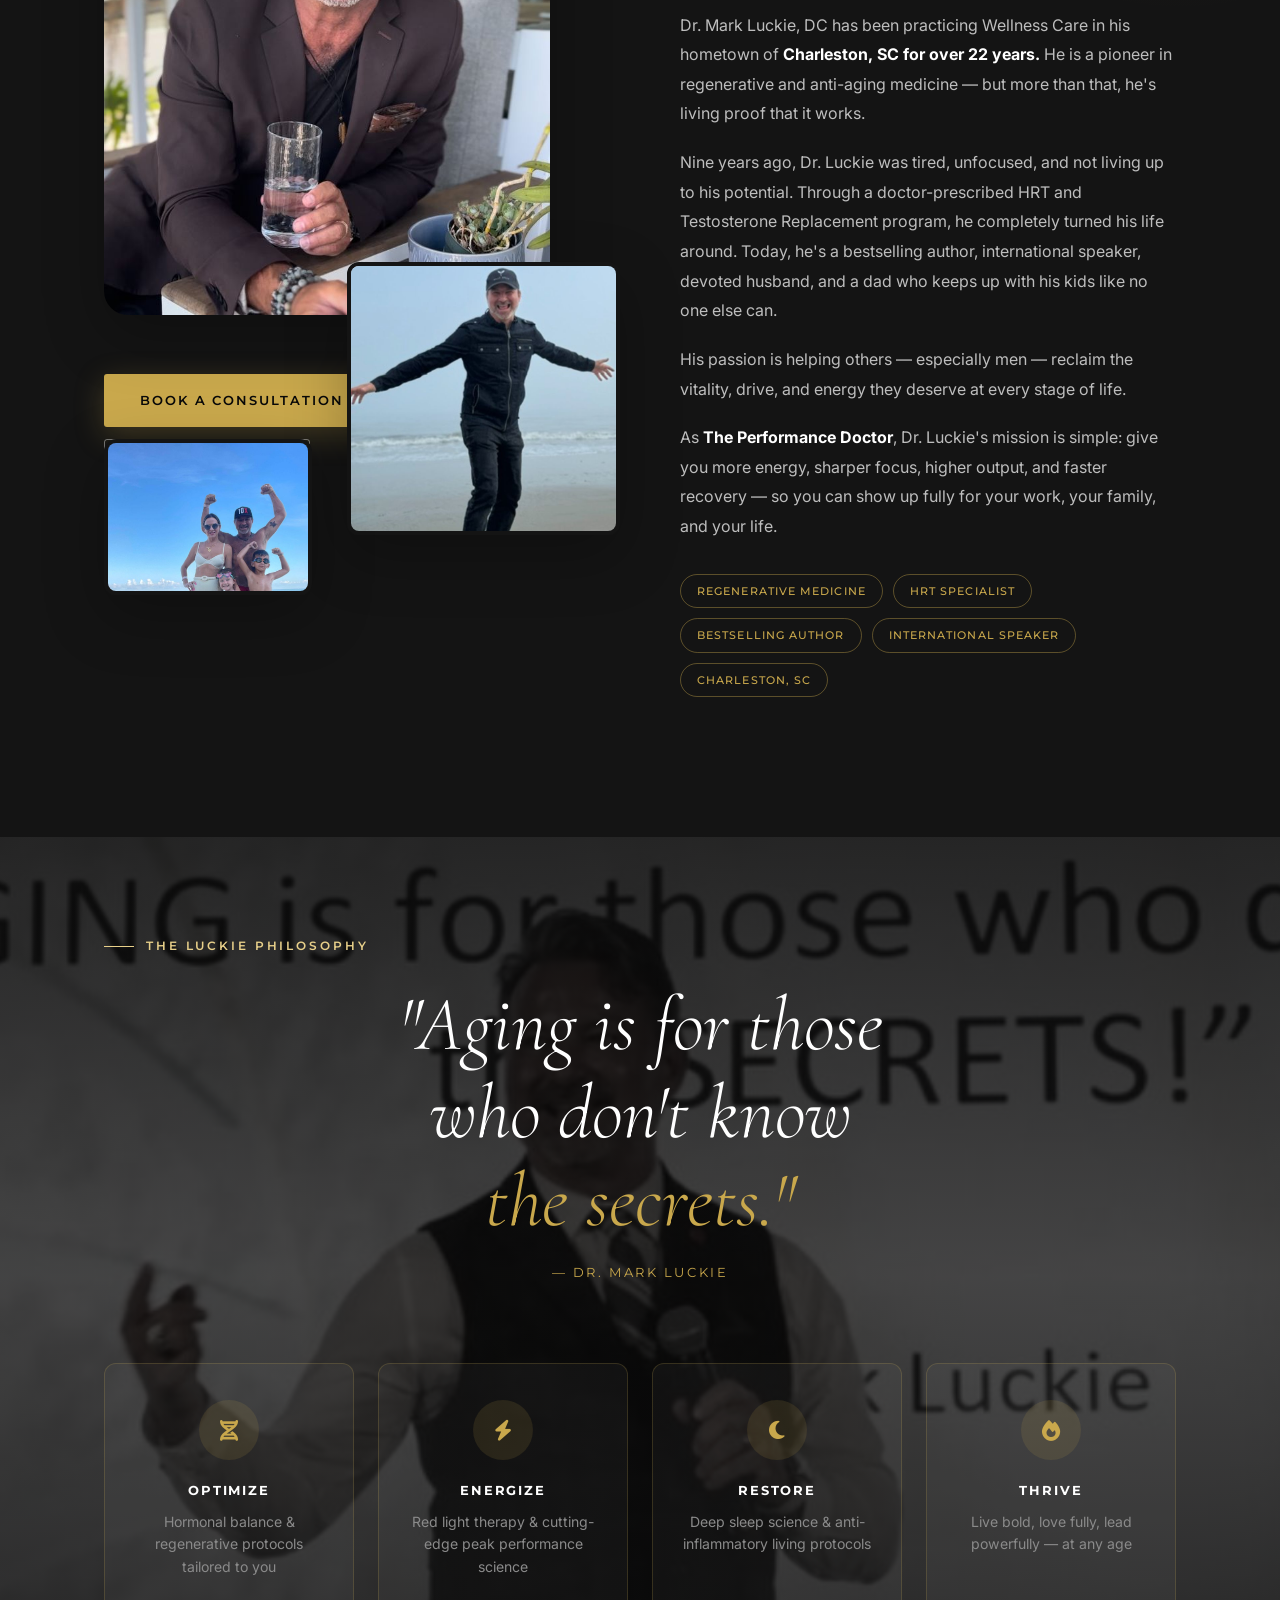
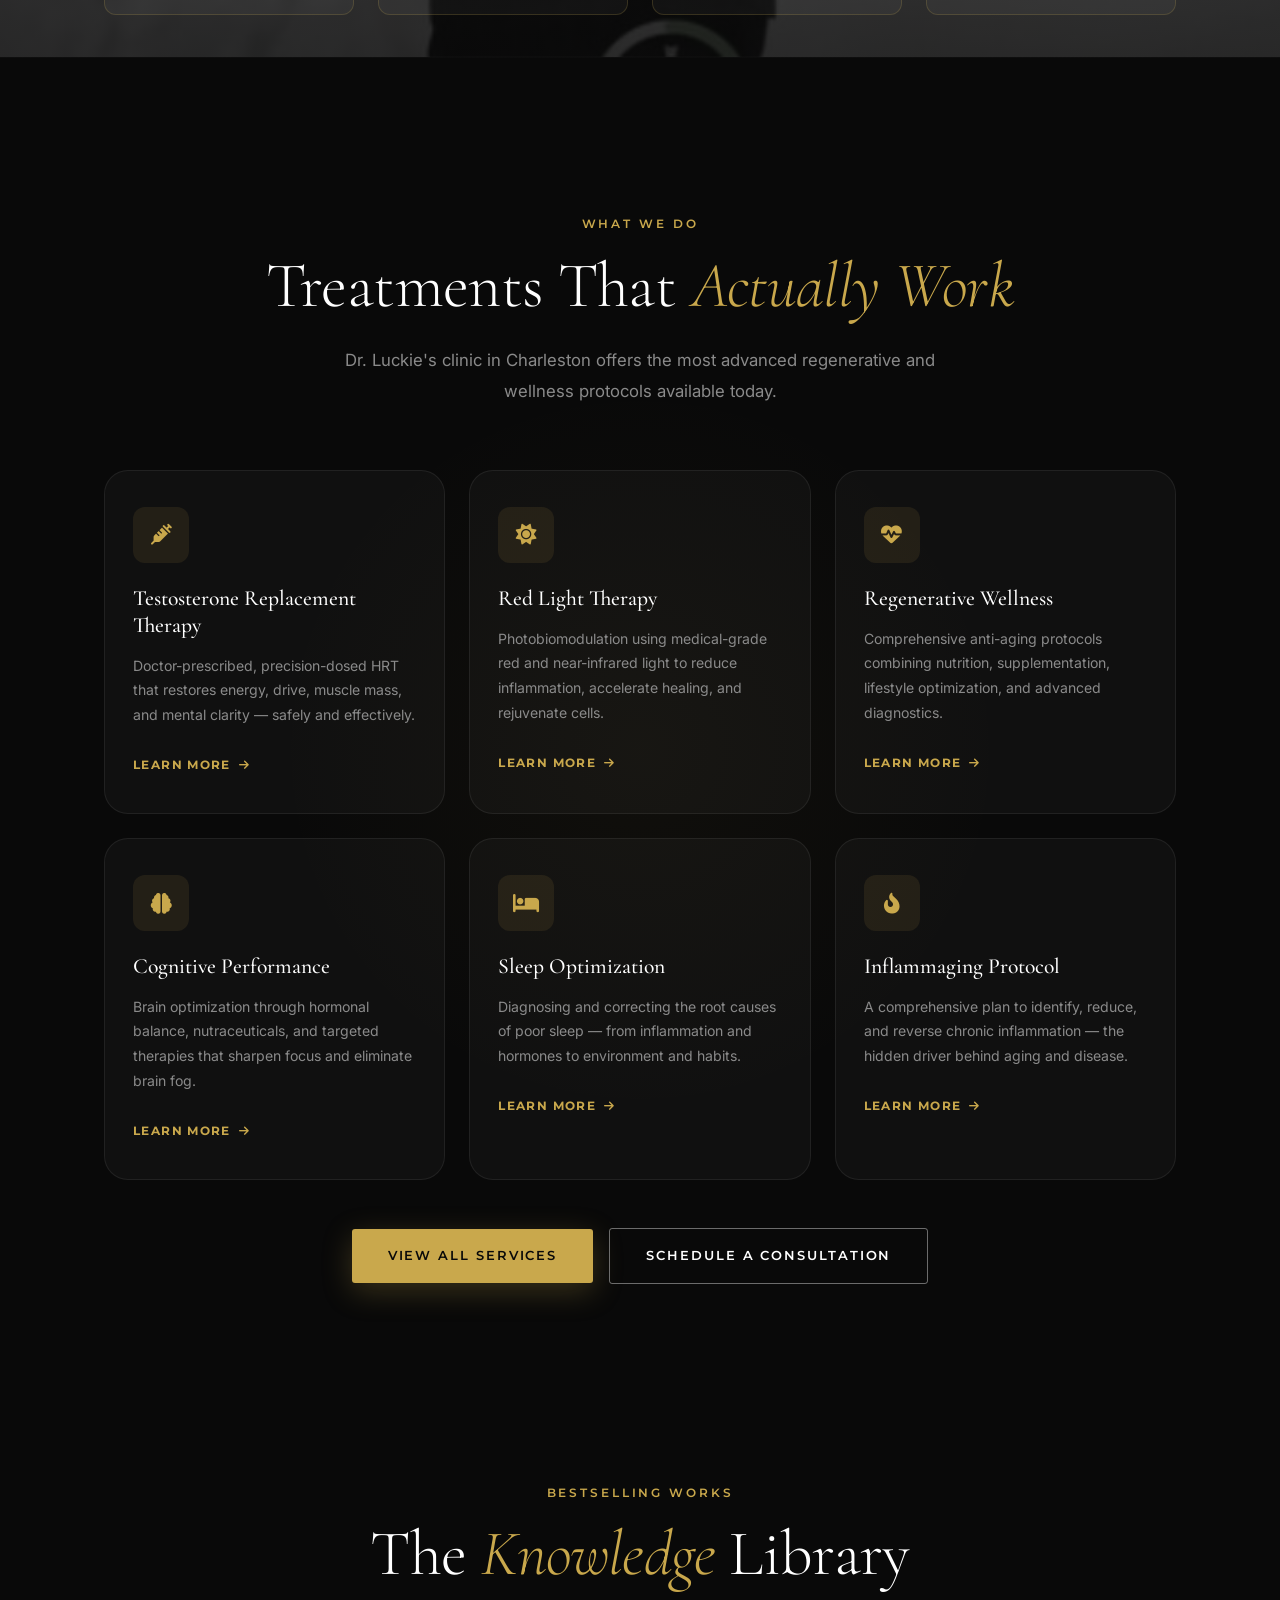
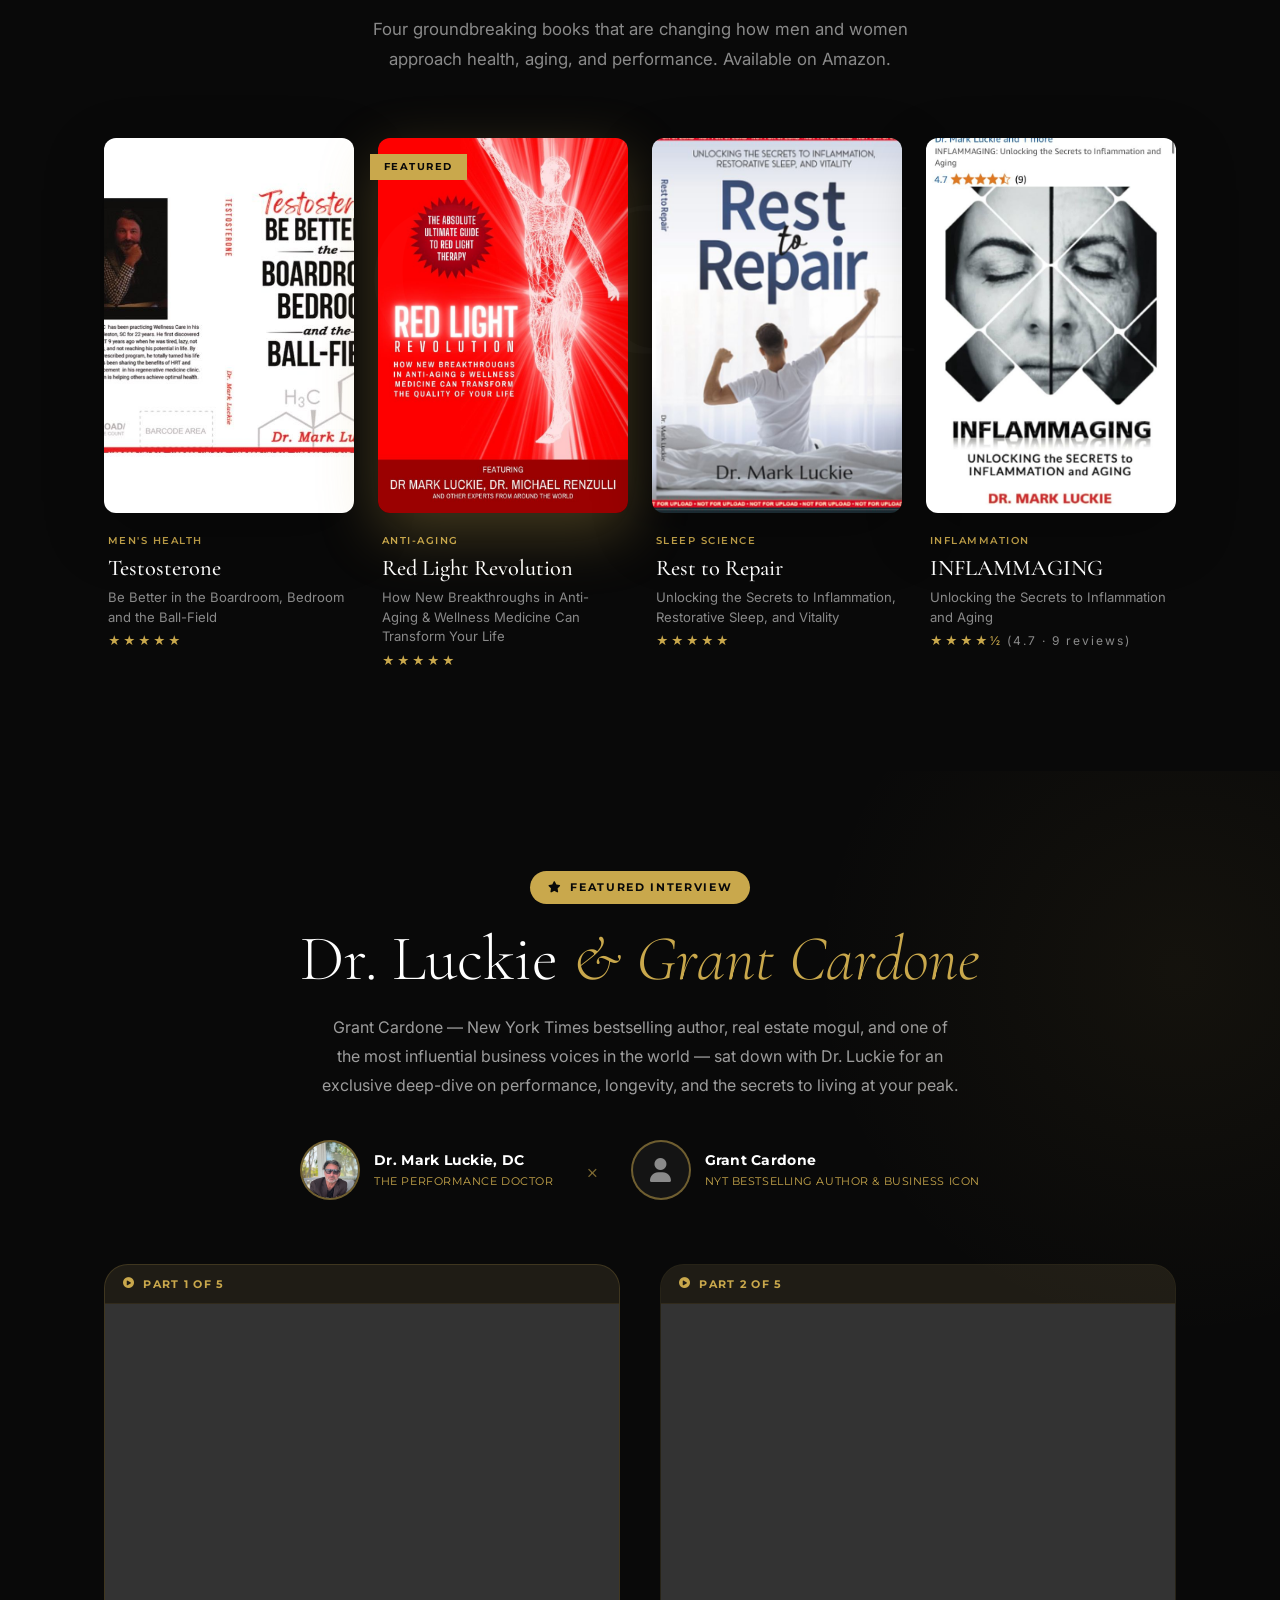
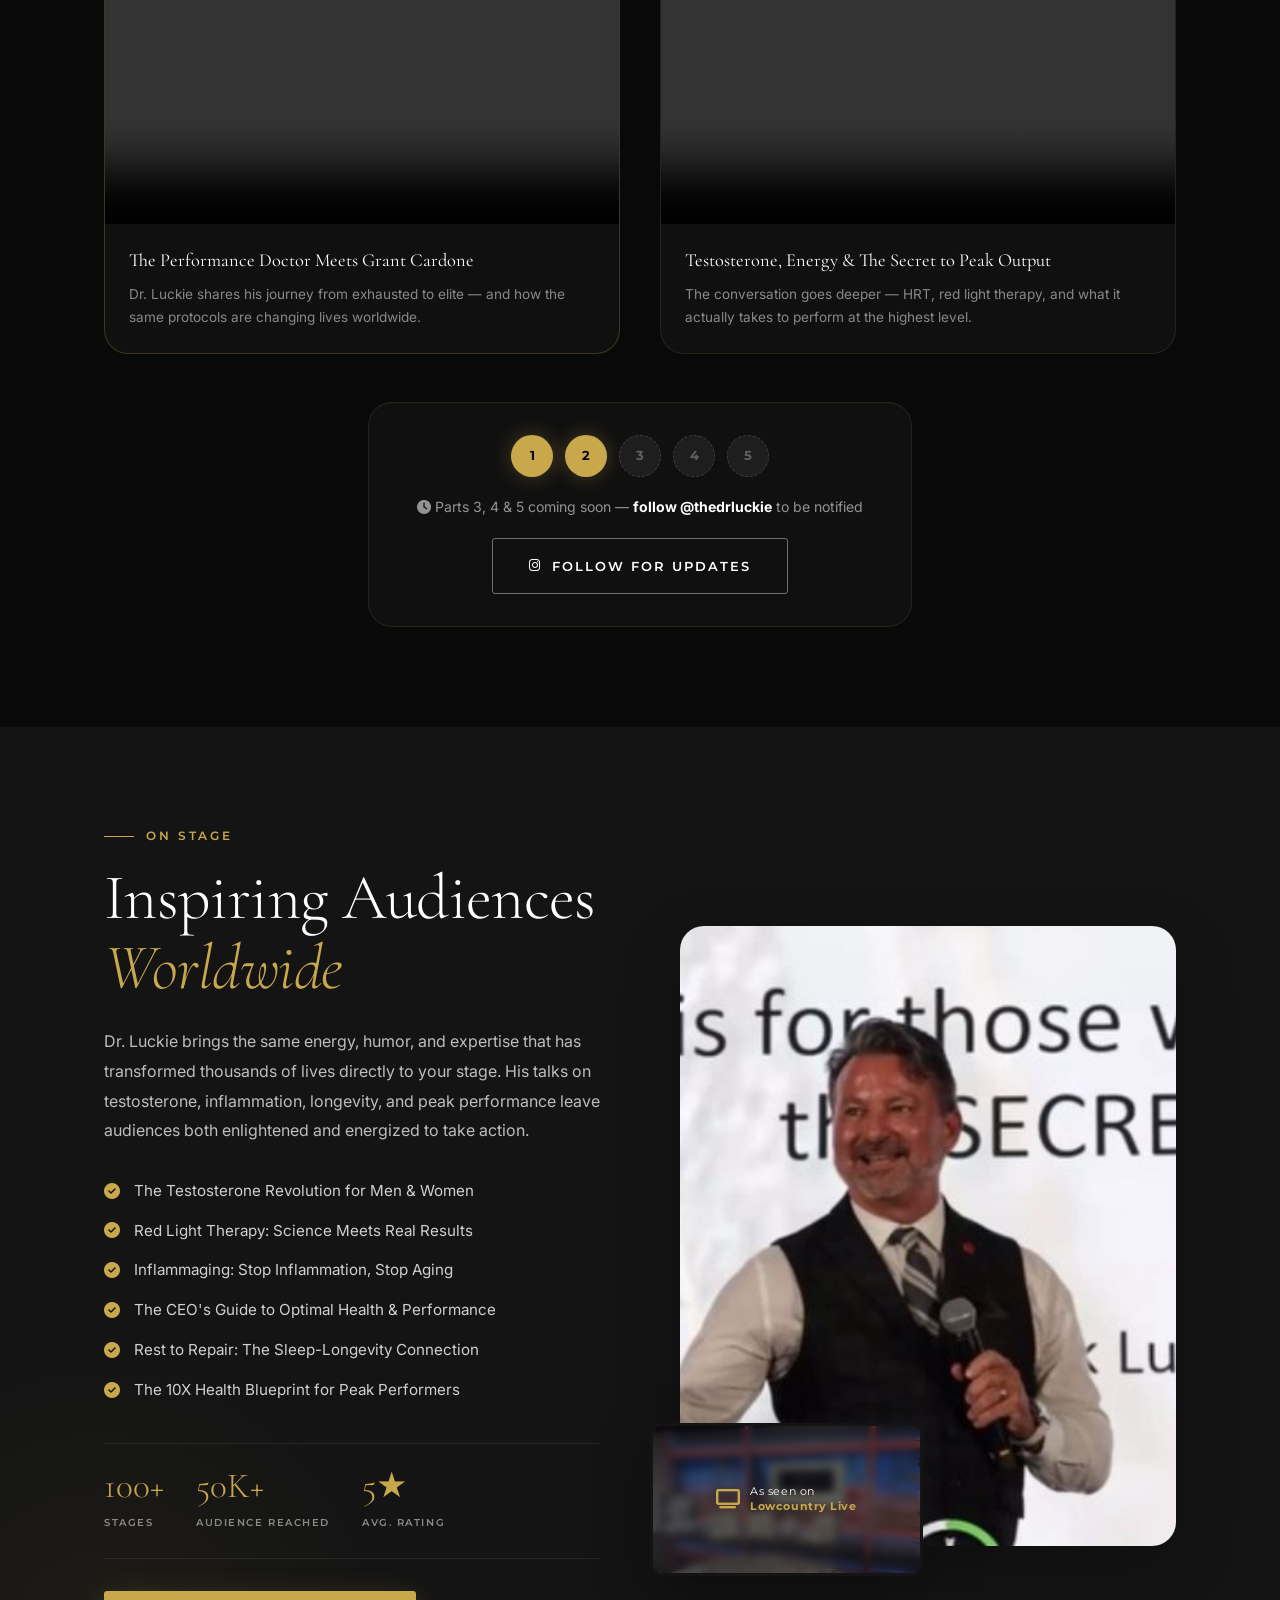
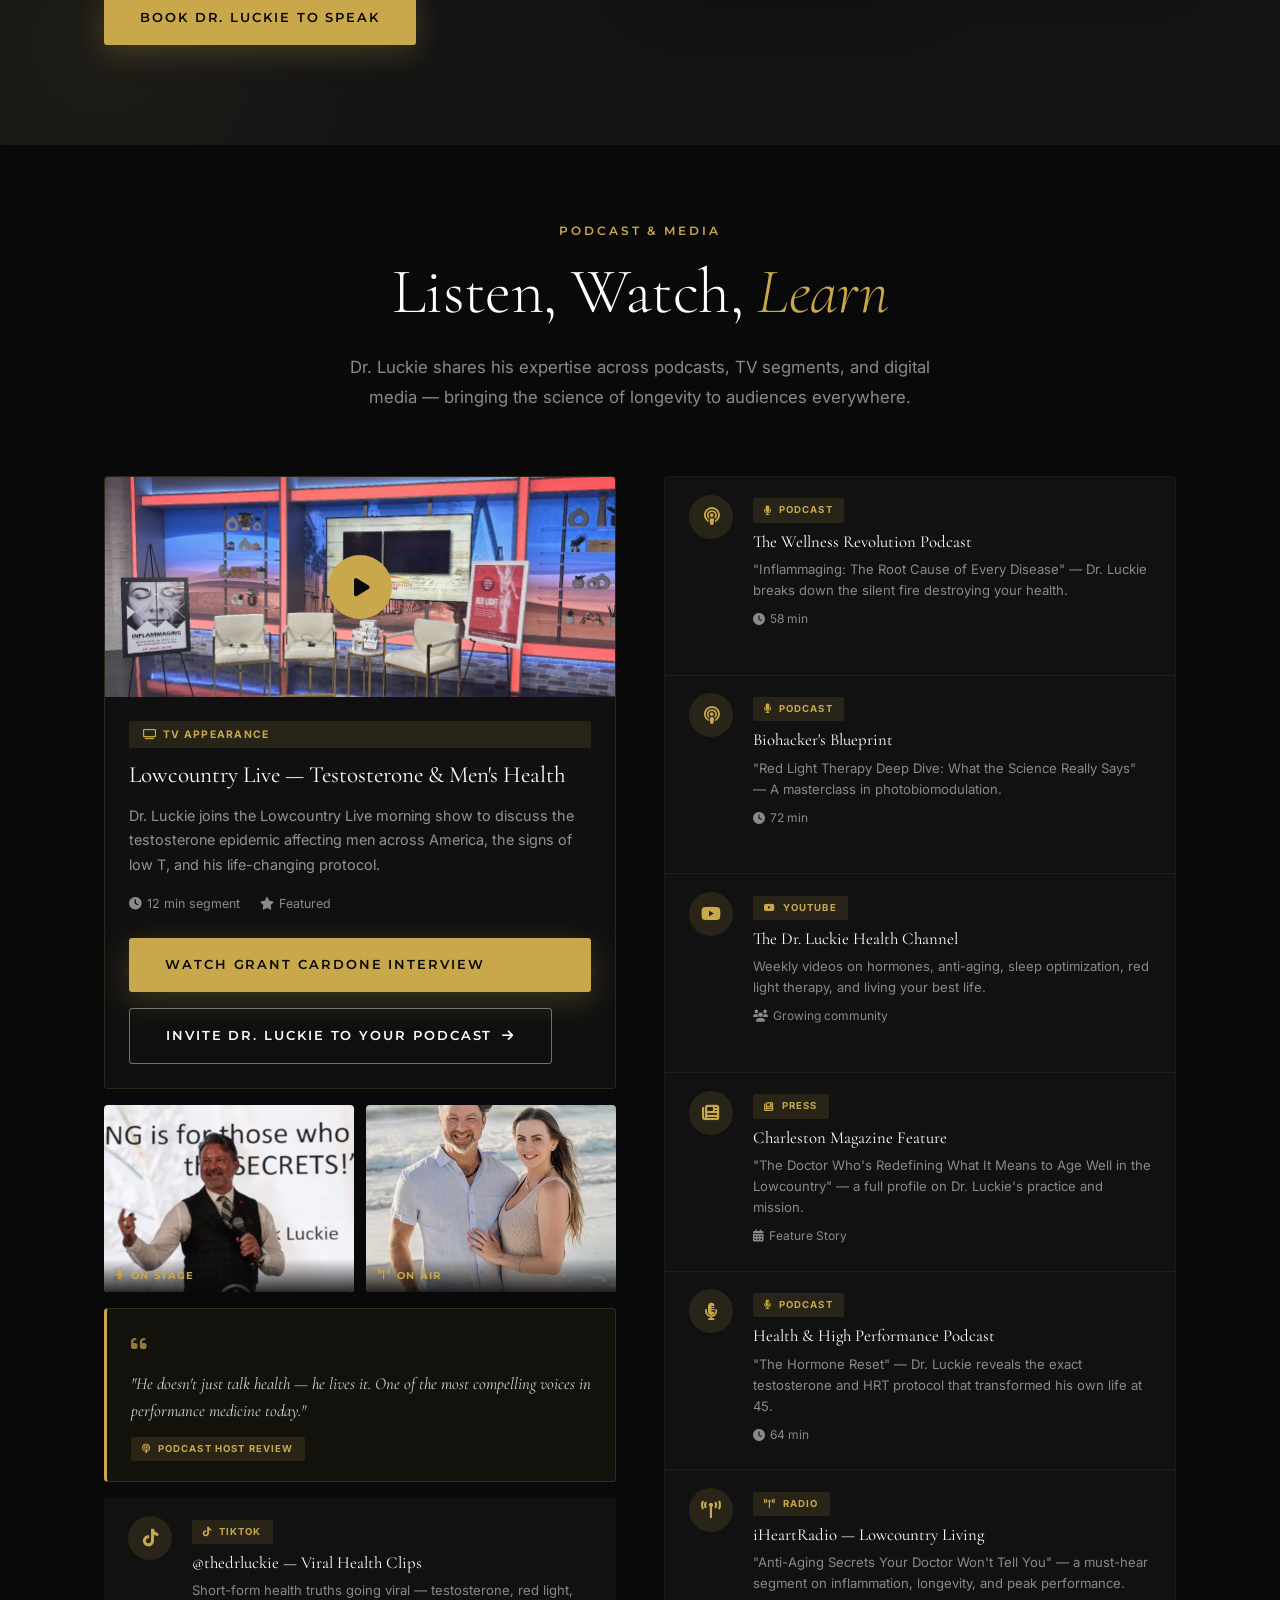
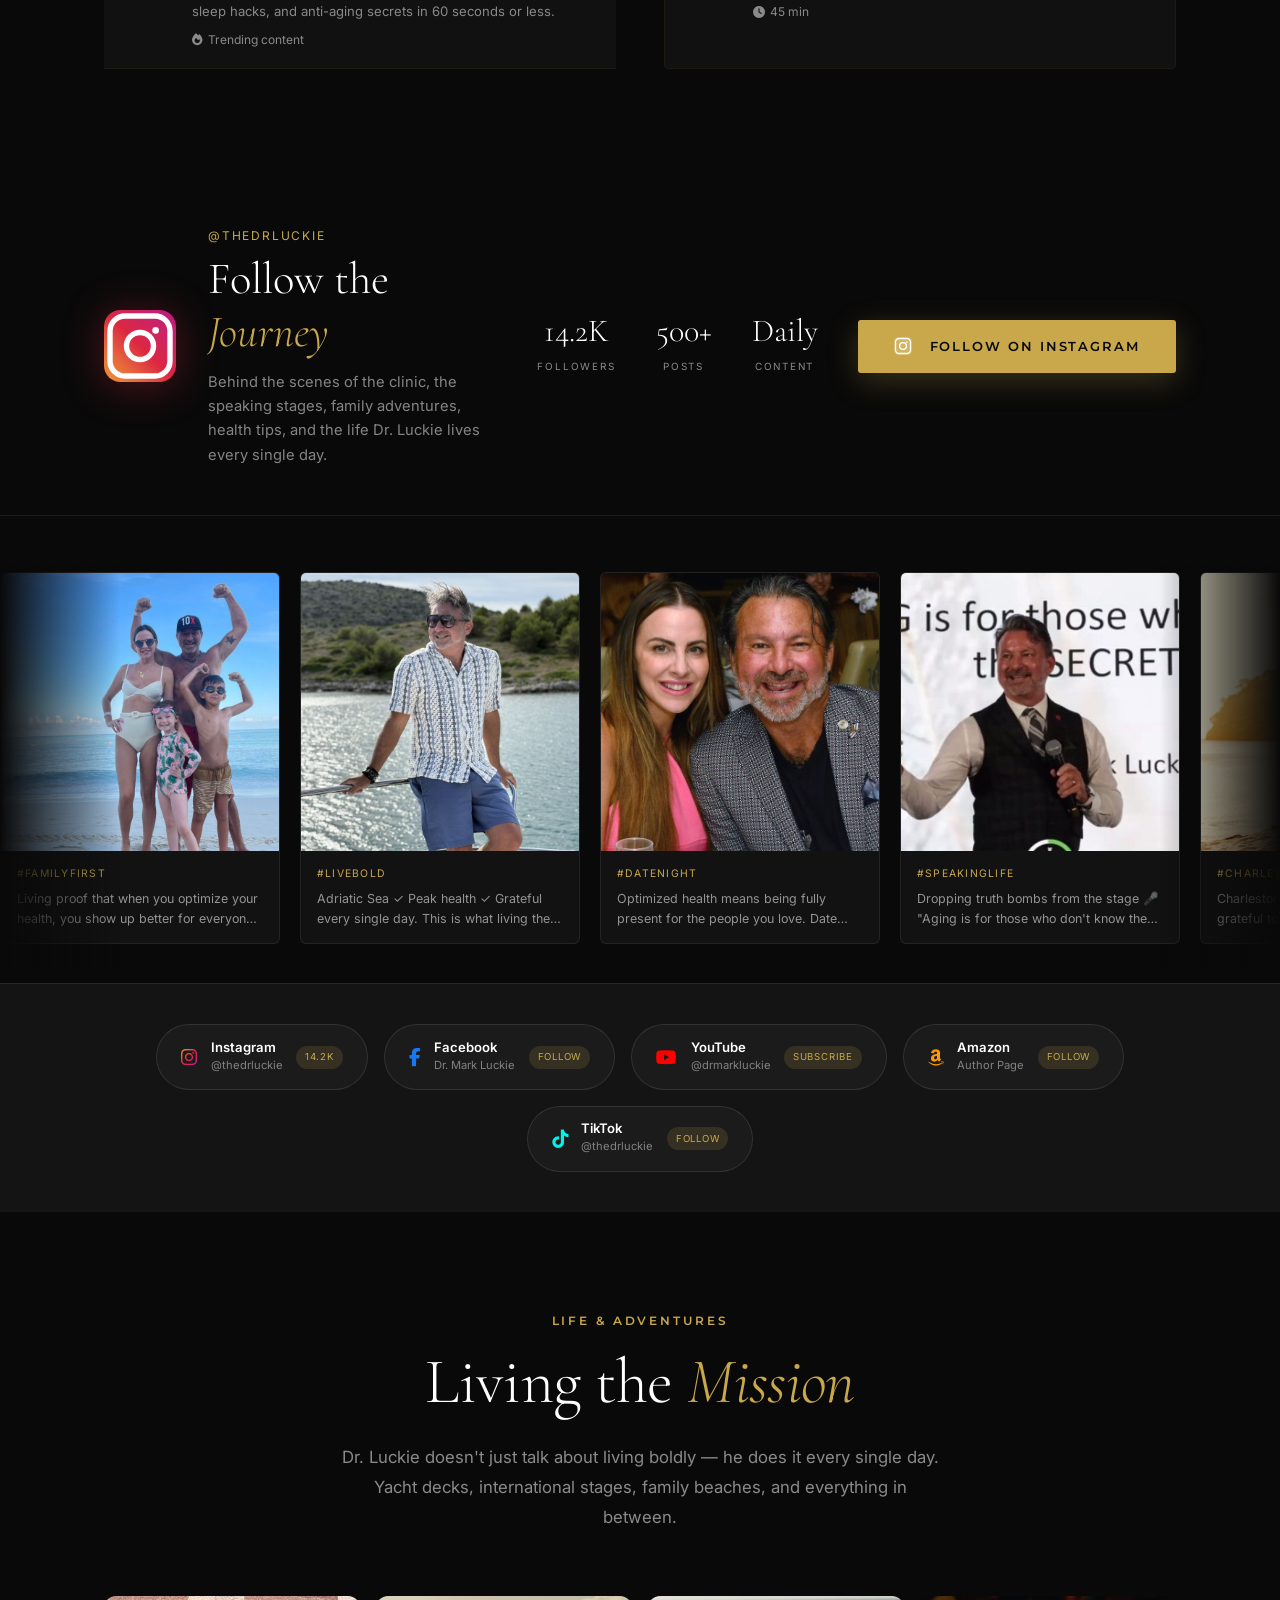
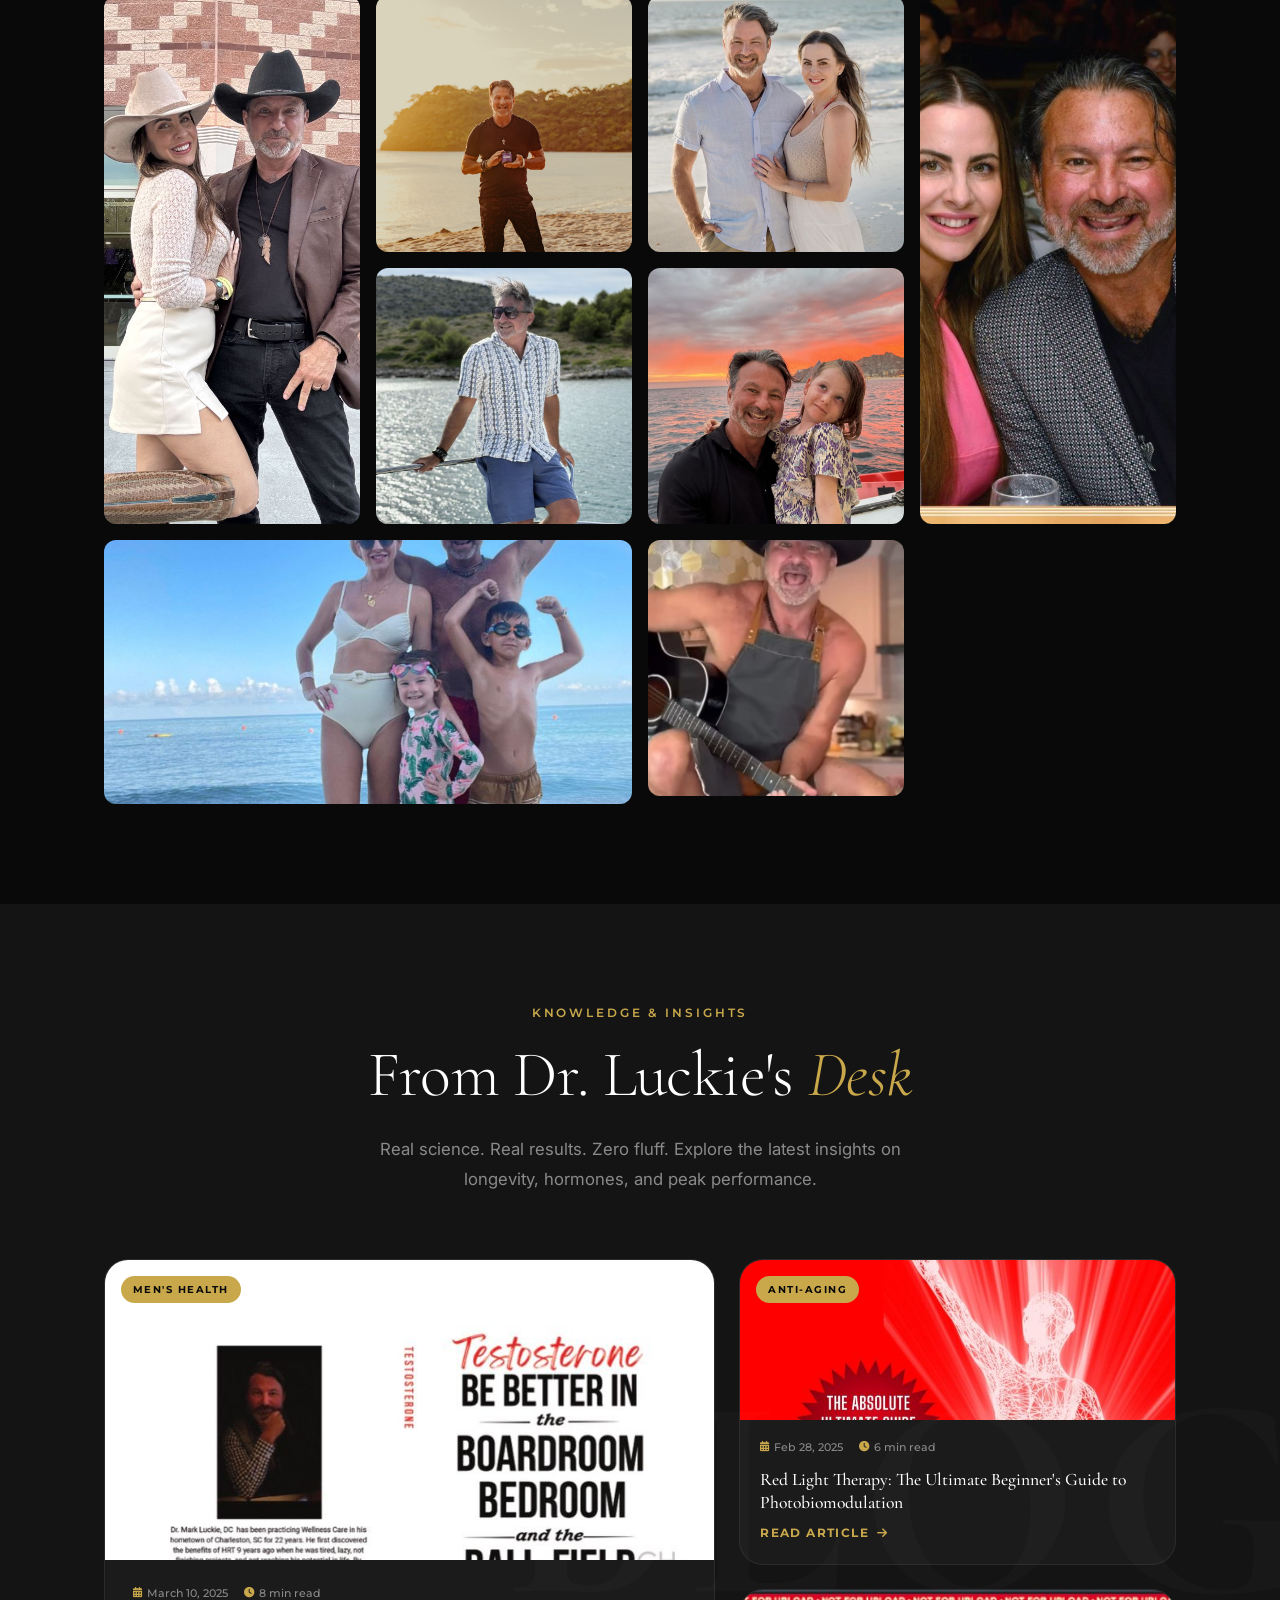
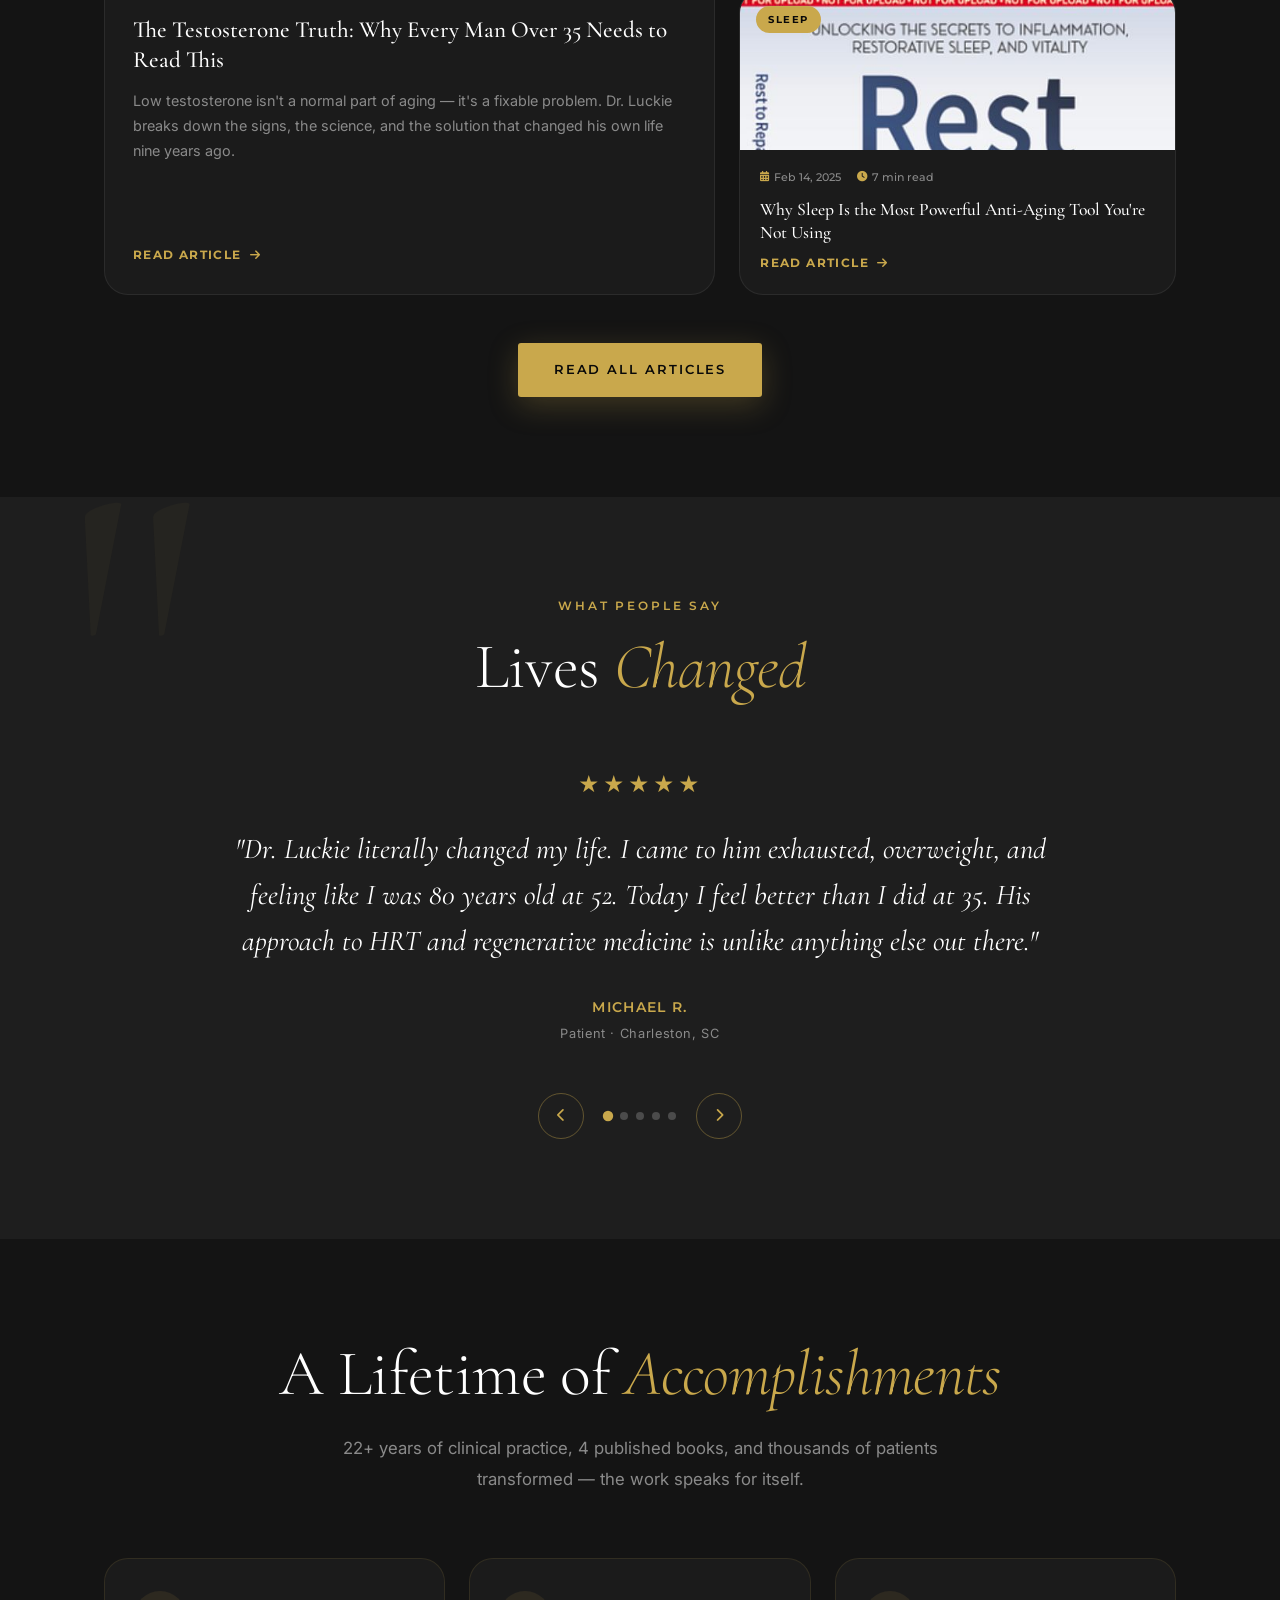
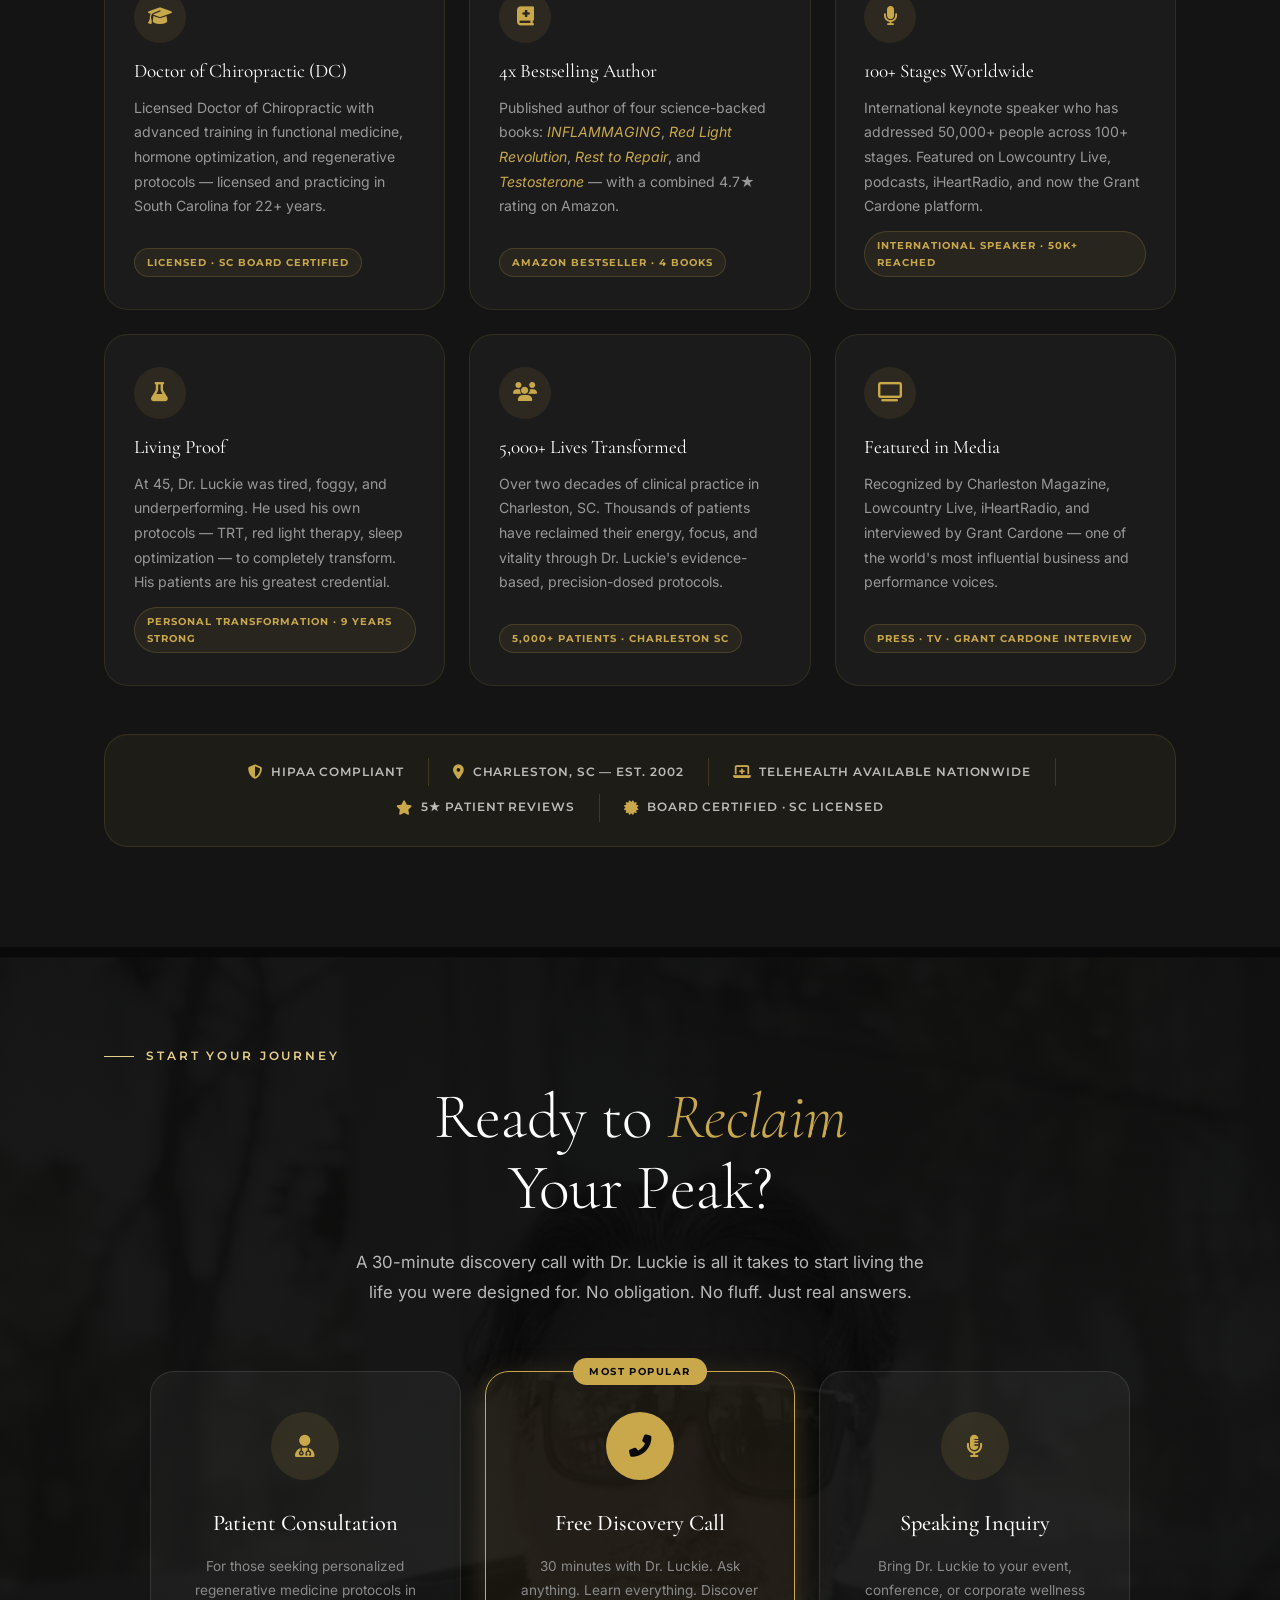
==== commit 6232bba3: "Add files via upload" ====
--- a/index.html
+++ b/index.html
@@ -343,9 +343,27 @@
   ══════════════════════════════════════ -->
   <section id="hero">
     <div class="hero-bg-slider">
-      <div class="hero-slide active"  style="background-image: url('images/V58eDbTd.jpg'); background-position: center 35%;"></div>
-      <div class="hero-slide"         style="background-image: url('images/iq3dw4zw.jpg'); background-position: center 30%;"></div>
-      <div class="hero-slide"         style="background-image: url('images/j1sz9nSj.jpg'); background-position: center 25%;"></div>
+      <!-- Slide 1: Boat/yacht -->
+      <div class="hero-slide hero-slide-1 active">
+        <div class="hero-slide-backdrop" style="background-image:url('images/V58eDbTd.jpg')"></div>
+        <div class="hero-slide-img">
+          <img src="images/V58eDbTd.jpg" alt="Dr. Mark Luckie on the water" />
+        </div>
+      </div>
+      <!-- Slide 2: Beach couple -->
+      <div class="hero-slide hero-slide-2">
+        <div class="hero-slide-backdrop" style="background-image:url('images/iq3dw4zw.jpg')"></div>
+        <div class="hero-slide-img">
+          <img src="images/iq3dw4zw.jpg" alt="Dr. Mark Luckie lifestyle" />
+        </div>
+      </div>
+      <!-- Slide 3: Family beach -->
+      <div class="hero-slide hero-slide-3">
+        <div class="hero-slide-backdrop" style="background-image:url('images/334FqKIB.jpg')"></div>
+        <div class="hero-slide-img">
+          <img src="images/334FqKIB.jpg" alt="The Luckie Family" />
+        </div>
+      </div>
     </div>
     <div class="hero-overlay"></div>
 
--- a/css/style.css
+++ b/css/style.css
@@ -304,33 +304,73 @@
 .hero-slide {
   position: absolute;
   inset: 0;
-  background-size: cover;
-  background-position: center 30%;
   opacity: 0;
-  transform: scale(1);
   transition: opacity 1.6s ease;
   will-change: opacity;
 }
+/* Blurred backdrop fills the dark bars — the main image sits on top unclipped */
+.hero-slide-backdrop {
+  position: absolute;
+  inset: -40px;               /* extra bleed so blurred edges don't show */
+  background-size: cover;
+  background-position: center center;
+  filter: blur(22px) brightness(0.35) saturate(0.6);
+  transform: scale(1.08);     /* prevents blur edge artifacts */
+  pointer-events: none;
+  z-index: 0;
+}
+.hero-slide-img {
+  position: absolute;
+  inset: 0;
+  display: flex;
+  align-items: center;        /* vertically centre the image in the frame */
+  justify-content: center;
+  z-index: 1;
+}
+.hero-slide-img img {
+  width: auto;
+  height: 100%;
+  max-width: 100%;
+  object-fit: contain;        /* NEVER crops — full image always visible */
+  display: block;
+  pointer-events: none;
+  user-select: none;
+}
+/* On wide viewports shift image to the right so text column on the left stays readable */
+@media (min-width: 900px) {
+  .hero-slide-img {
+    justify-content: flex-end;
+    padding-right: clamp(20px, 4vw, 80px);
+  }
+  .hero-slide-img img {
+    width: auto;
+    height: 92%;
+    max-width: 52%;           /* image occupies right half of screen */
+  }
+}
+
 .hero-slide.active {
   opacity: 1;
-  transform: scale(1);
 }
 
 .hero-overlay {
   position: absolute;
   inset: 0;
+  /* Strong dark left panel for text legibility; right side lets image show through */
   background: linear-gradient(
-    100deg,
-    rgba(9,9,9,0.82) 0%,
-    rgba(9,9,9,0.50) 40%,
-    rgba(9,9,9,0.20) 100%
+    105deg,
+    rgba(9,9,9,0.92) 0%,
+    rgba(9,9,9,0.75) 35%,
+    rgba(9,9,9,0.30) 60%,
+    rgba(9,9,9,0.10) 100%
   );
-  z-index: 1;
+  z-index: 2;   /* sits above the backdrop AND the image layer */
+  pointer-events: none;
 }
 
 .hero-content {
   position: relative;
-  z-index: 2;
+  z-index: 3;
   padding-inline: clamp(24px, 6vw, 120px);
   padding-top: calc(var(--nav-h) + 20px);
   padding-bottom: 140px;
@@ -417,7 +457,7 @@
   position: absolute;
   bottom: 120px;
   right: clamp(24px, 5vw, 80px);
-  z-index: 2;
+  z-index: 4;
   display: flex;
   flex-direction: column;
   align-items: center;
@@ -442,7 +482,7 @@
 .hero-stats {
   position: absolute;
   bottom: 0; left: 0; right: 0;
-  z-index: 3;
+  z-index: 4;
   display: flex;
   align-items: center;
   justify-content: center;
@@ -493,7 +533,7 @@
   bottom: 90px;
   left: 50%;
   transform: translateX(-50%);
-  z-index: 3;
+  z-index: 4;
   display: flex;
   gap: 8px;
   align-items: center;
